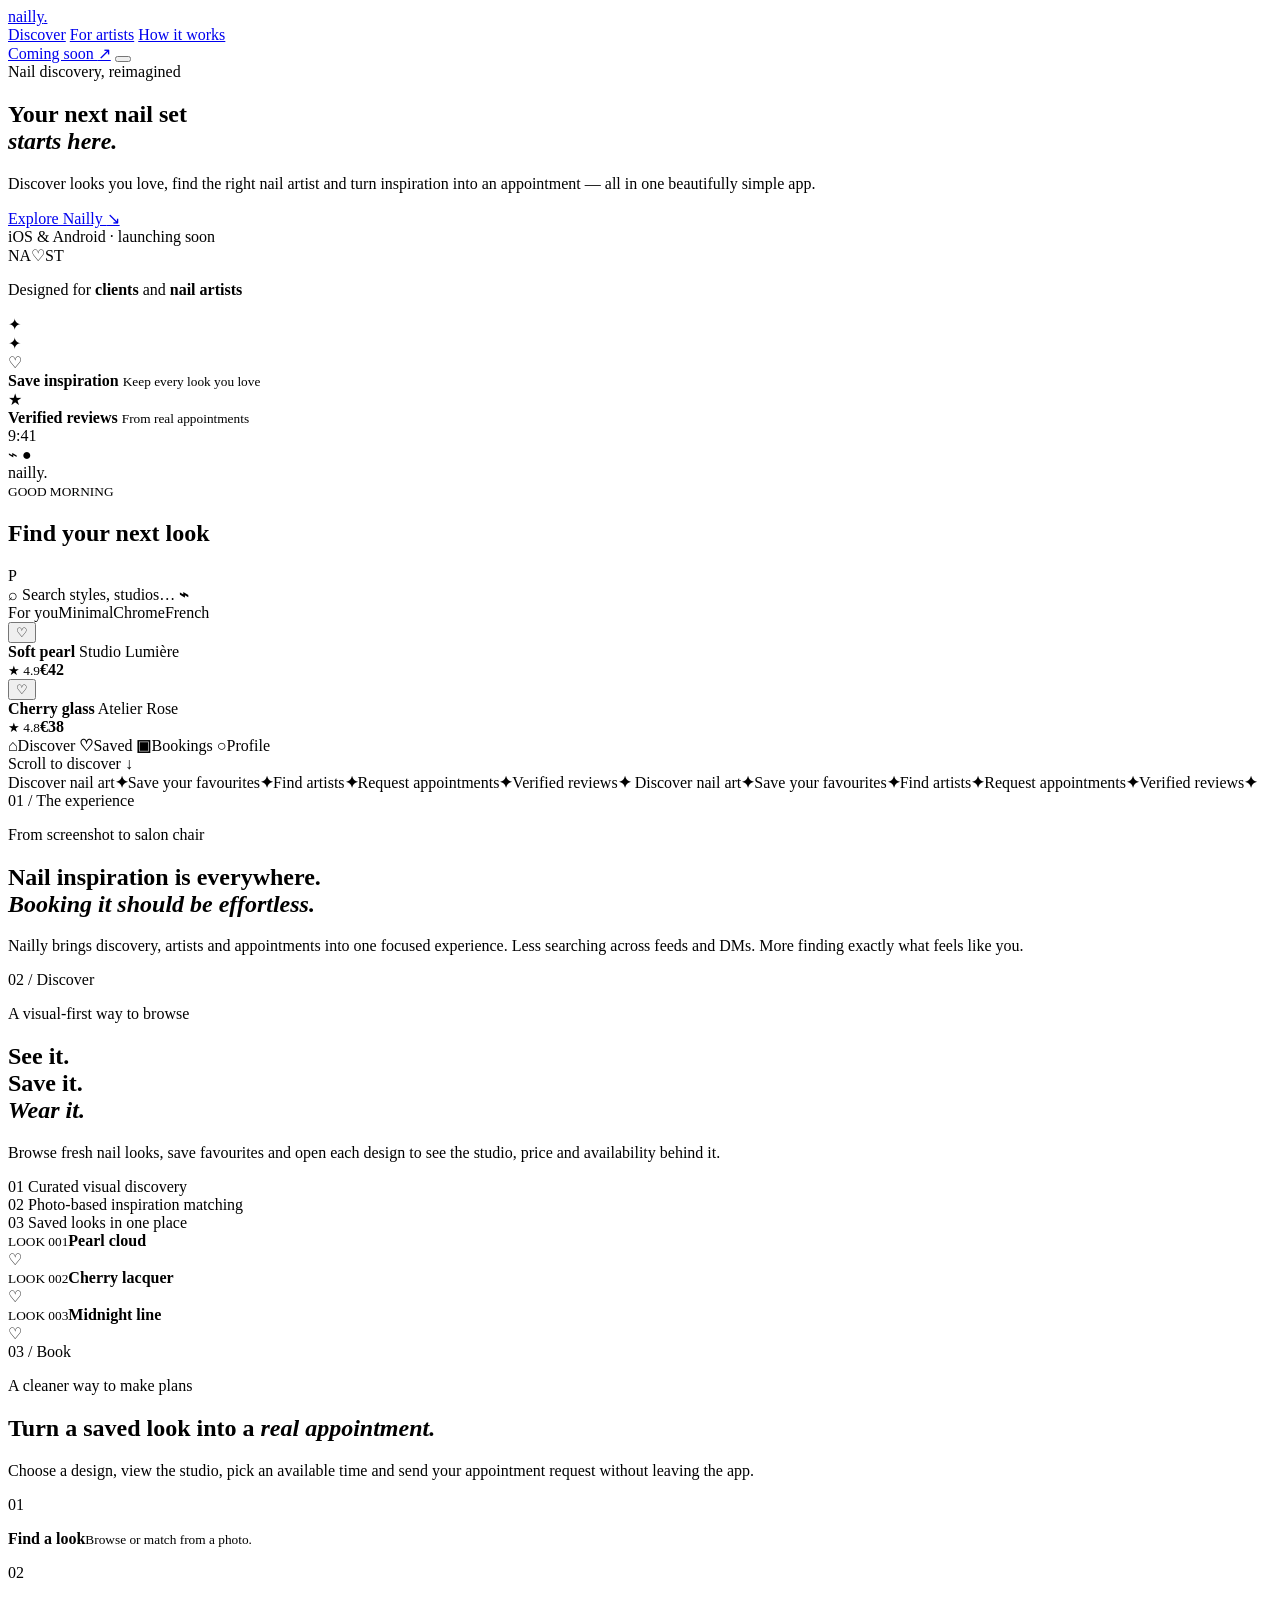
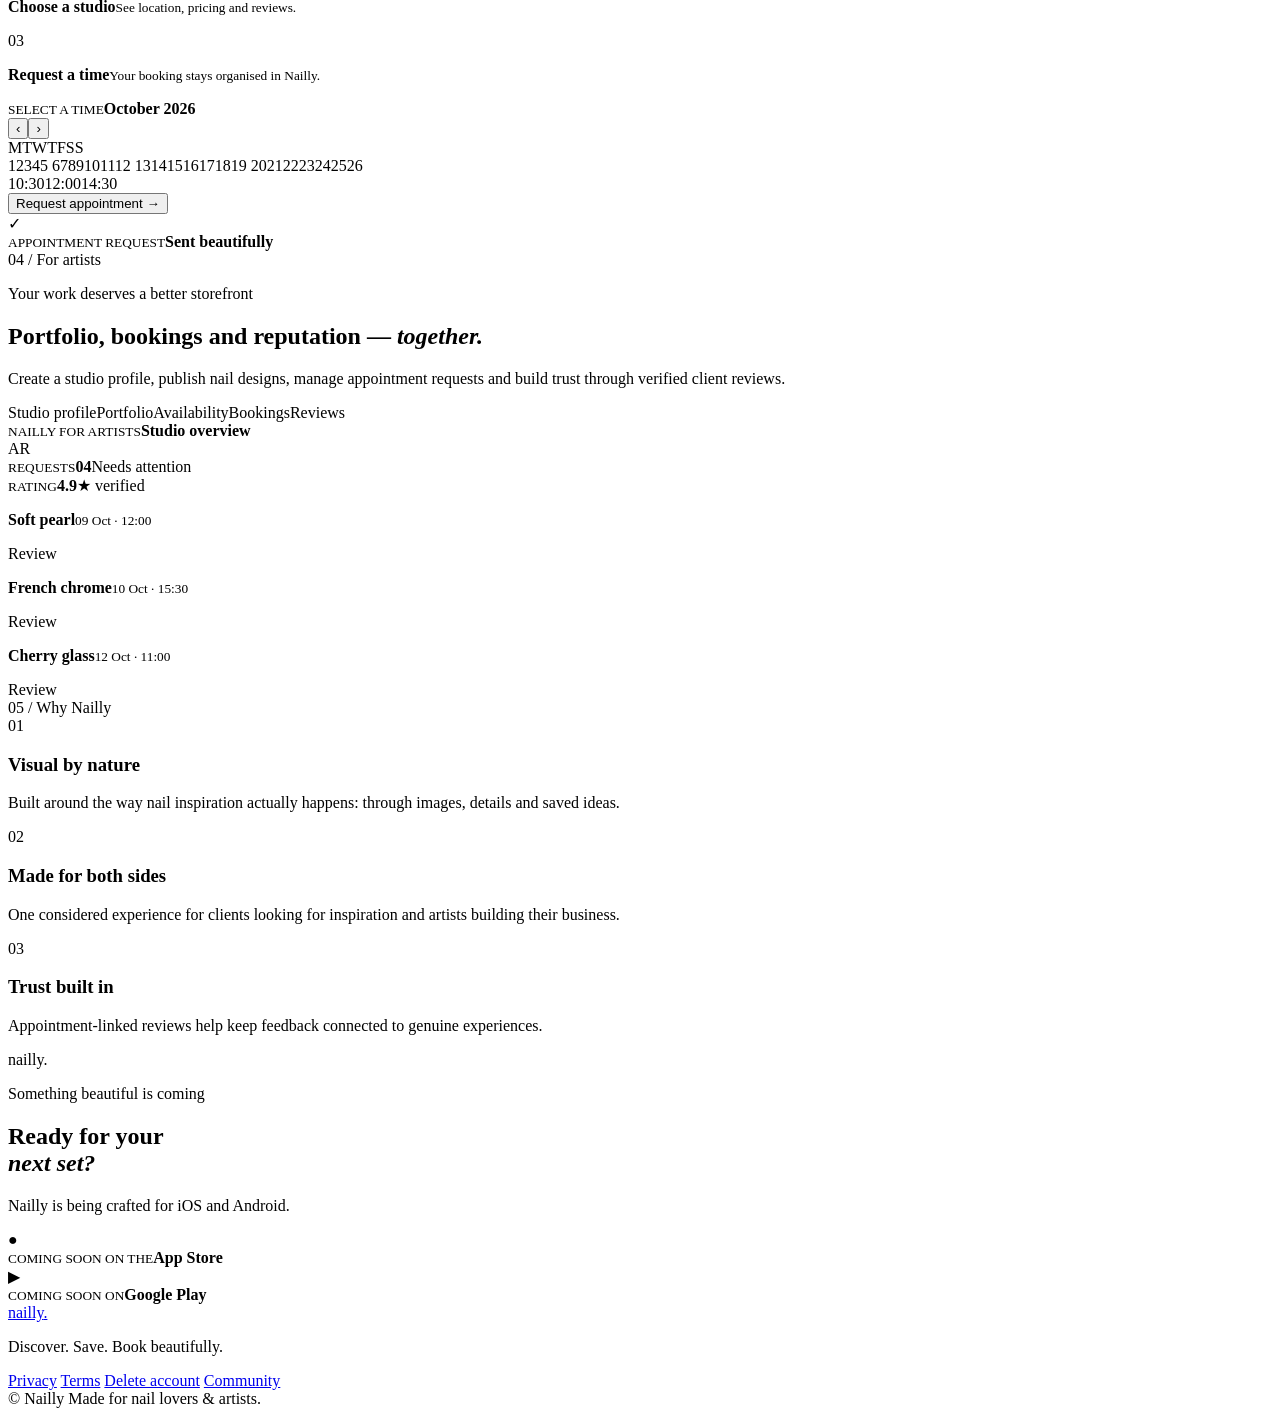
==== index.html @ 3a5b36a5 "Build Nailly luxury landing page" ====
<!doctype html>
<html lang="en">
<head>
  <meta charset="utf-8">
  <meta name="viewport" content="width=device-width,initial-scale=1">
  <title>Nailly — Discover nail art. Find artists. Book beautifully.</title>
  <meta name="description" content="Nailly is a modern nail discovery and booking app for clients and nail artists. Explore designs, save inspiration, discover studios and request appointments.">
  <meta name="theme-color" content="#fffaf7">
  <meta name="color-scheme" content="light">
  <meta property="og:title" content="Nailly — Your next nail set starts here">
  <meta property="og:description" content="Discover nail art, save inspiration, find artists and request appointments in one beautiful app.">
  <meta property="og:type" content="website">
  <meta property="og:url" content="https://naillyapp.com/">
  <link rel="canonical" href="https://naillyapp.com/">
  <link rel="icon" href="data:image/svg+xml,%3Csvg xmlns='http://www.w3.org/2000/svg' viewBox='0 0 64 64'%3E%3Crect width='64' height='64' rx='18' fill='%23fce8e4'/%3E%3Cpath d='M20 44V20h7l10 13V20h7v24h-7L27 31v13z' fill='%23452638'/%3E%3Ccircle cx='48' cy='17' r='4' fill='%23ec817a'/%3E%3C/svg%3E">
  <link rel="stylesheet" href="styles.css">
  <script type="application/ld+json">
  {
    "@context":"https://schema.org",
    "@type":"SoftwareApplication",
    "name":"Nailly",
    "applicationCategory":"LifestyleApplication",
    "operatingSystem":"iOS, Android",
    "description":"A nail discovery and booking app for clients and nail artists.",
    "url":"https://naillyapp.com/"
  }
  </script>
</head>
<body>
  <div class="grain" aria-hidden="true"></div>

  <header class="site-header" id="top">
    <a class="brand" href="#top" aria-label="Nailly home">
      <span class="brand-word">nailly</span><span class="brand-dot">.</span>
    </a>

    <nav class="nav" aria-label="Primary navigation">
      <a href="#discover">Discover</a>
      <a href="#artists">For artists</a>
      <a href="#how">How it works</a>
    </nav>

    <a class="nav-cta" href="#launch">Coming soon <span>↗</span></a>
    <button class="menu-button" type="button" aria-label="Open menu" aria-expanded="false">
      <span></span><span></span>
    </button>
  </header>

  <main>
    <section class="hero">
      <div class="hero-orb hero-orb-one" aria-hidden="true"></div>
      <div class="hero-orb hero-orb-two" aria-hidden="true"></div>

      <div class="hero-copy reveal">
        <div class="eyebrow"><span></span> Nail discovery, reimagined</div>
        <h1>Your next nail set<br><em>starts here.</em></h1>
        <p class="hero-lede">
          Discover looks you love, find the right nail artist and turn inspiration into an appointment — all in one beautifully simple app.
        </p>

        <div class="hero-actions" id="launch">
          <a class="primary-button" href="#experience">
            Explore Nailly
            <span class="button-arrow">↘</span>
          </a>
          <div class="launch-note">
            <span class="pulse-dot"></span>
            iOS & Android · launching soon
          </div>
        </div>

        <div class="micro-proof">
          <div class="proof-avatars" aria-hidden="true">
            <span>NA</span><span>♡</span><span>ST</span>
          </div>
          <p>Designed for <strong>clients</strong> and <strong>nail artists</strong></p>
        </div>
      </div>

      <div class="hero-visual reveal reveal-delay" aria-label="Preview of the Nailly mobile app">
        <div class="spark spark-a">✦</div>
        <div class="spark spark-b">✦</div>

        <div class="floating-card floating-card-a">
          <span class="float-icon">♡</span>
          <div>
            <strong>Save inspiration</strong>
            <small>Keep every look you love</small>
          </div>
        </div>

        <div class="floating-card floating-card-b">
          <span class="float-icon">★</span>
          <div>
            <strong>Verified reviews</strong>
            <small>From real appointments</small>
          </div>
        </div>

        <div class="phone-shell">
          <div class="phone-top">
            <span>9:41</span>
            <div class="dynamic-island"></div>
            <span>⌁  ●</span>
          </div>

          <div class="app-screen">
            <div class="app-brand">nailly<span>.</span></div>
            <div class="app-title-row">
              <div>
                <small>GOOD MORNING</small>
                <h2>Find your next look</h2>
              </div>
              <div class="avatar-mini">P</div>
            </div>

            <div class="search-pill">
              <span>⌕</span>
              <span>Search styles, studios…</span>
              <b>⌁</b>
            </div>

            <div class="style-tabs">
              <span class="active">For you</span><span>Minimal</span><span>Chrome</span><span>French</span>
            </div>

            <div class="look-grid">
              <article class="look-card-ui tall">
                <div class="nail-art nail-art-one">
                  <i></i><i></i><i></i><i></i><i></i>
                </div>
                <button aria-label="Save design">♡</button>
                <div class="look-meta">
                  <strong>Soft pearl</strong>
                  <span>Studio Lumière</span>
                  <div><small>★ 4.9</small><b>€42</b></div>
                </div>
              </article>

              <article class="look-card-ui">
                <div class="nail-art nail-art-two">
                  <i></i><i></i><i></i><i></i><i></i>
                </div>
                <button aria-label="Save design">♡</button>
                <div class="look-meta">
                  <strong>Cherry glass</strong>
                  <span>Atelier Rose</span>
                  <div><small>★ 4.8</small><b>€38</b></div>
                </div>
              </article>
            </div>

            <div class="app-bottom-nav">
              <span class="active"><b>⌂</b>Discover</span>
              <span><b>♡</b>Saved</span>
              <span><b>▣</b>Bookings</span>
              <span><b>○</b>Profile</span>
            </div>
          </div>
        </div>
      </div>

      <div class="hero-scroll">Scroll to discover <span>↓</span></div>
    </section>

    <section class="marquee" aria-label="Nailly features">
      <div class="marquee-track">
        <span>Discover nail art</span><b>✦</b><span>Save your favourites</span><b>✦</b><span>Find artists</span><b>✦</b><span>Request appointments</span><b>✦</b><span>Verified reviews</span><b>✦</b>
        <span>Discover nail art</span><b>✦</b><span>Save your favourites</span><b>✦</b><span>Find artists</span><b>✦</b><span>Request appointments</span><b>✦</b><span>Verified reviews</span><b>✦</b>
      </div>
    </section>

    <section class="statement section-pad" id="experience">
      <div class="section-index reveal">01 / The experience</div>
      <div class="statement-copy reveal">
        <p class="kicker">From screenshot to salon chair</p>
        <h2>Nail inspiration is everywhere.<br><em>Booking it should be effortless.</em></h2>
        <p>
          Nailly brings discovery, artists and appointments into one focused experience. Less searching across feeds and DMs. More finding exactly what feels like you.
        </p>
      </div>
    </section>

    <section class="feature-stage section-pad" id="discover">
      <div class="feature-sticky">
        <div class="section-index light">02 / Discover</div>
        <p class="kicker light">A visual-first way to browse</p>
        <h2>See it.<br>Save it.<br><em>Wear it.</em></h2>
        <p>Browse fresh nail looks, save favourites and open each design to see the studio, price and availability behind it.</p>

        <div class="feature-list">
          <div class="feature-line active"><span>01</span> Curated visual discovery</div>
          <div class="feature-line"><span>02</span> Photo-based inspiration matching</div>
          <div class="feature-line"><span>03</span> Saved looks in one place</div>
        </div>
      </div>

      <div class="feature-gallery">
        <article class="editorial-card card-pearl reveal">
          <div class="editorial-art art-pearl"><span></span><span></span><span></span><span></span><span></span></div>
          <div class="editorial-caption">
            <div><small>LOOK 001</small><strong>Pearl cloud</strong></div>
            <span>♡</span>
          </div>
        </article>

        <article class="editorial-card card-red reveal">
          <div class="editorial-art art-red"><span></span><span></span><span></span><span></span><span></span></div>
          <div class="editorial-caption">
            <div><small>LOOK 002</small><strong>Cherry lacquer</strong></div>
            <span>♡</span>
          </div>
        </article>

        <article class="editorial-card card-ink reveal">
          <div class="editorial-art art-ink"><span></span><span></span><span></span><span></span><span></span></div>
          <div class="editorial-caption">
            <div><small>LOOK 003</small><strong>Midnight line</strong></div>
            <span>♡</span>
          </div>
        </article>
      </div>
    </section>

    <section class="booking-section section-pad" id="how">
      <div class="booking-copy reveal">
        <div class="section-index">03 / Book</div>
        <p class="kicker">A cleaner way to make plans</p>
        <h2>Turn a saved look into a <em>real appointment.</em></h2>
        <p>Choose a design, view the studio, pick an available time and send your appointment request without leaving the app.</p>

        <div class="steps">
          <div><span>01</span><p><strong>Find a look</strong><small>Browse or match from a photo.</small></p></div>
          <div><span>02</span><p><strong>Choose a studio</strong><small>See location, pricing and reviews.</small></p></div>
          <div><span>03</span><p><strong>Request a time</strong><small>Your booking stays organised in Nailly.</small></p></div>
        </div>
      </div>

      <div class="booking-ui reveal reveal-delay">
        <div class="calendar-card">
          <div class="cal-head">
            <div><small>SELECT A TIME</small><strong>October 2026</strong></div>
            <div><button>‹</button><button>›</button></div>
          </div>
          <div class="week"><span>M</span><span>T</span><span>W</span><span>T</span><span>F</span><span>S</span><span>S</span></div>
          <div class="dates">
            <i></i><i></i><span>1</span><span>2</span><span>3</span><span>4</span><span>5</span>
            <span>6</span><span>7</span><span>8</span><span class="selected">9</span><span>10</span><span>11</span><span>12</span>
            <span>13</span><span>14</span><span>15</span><span>16</span><span>17</span><span>18</span><span>19</span>
            <span>20</span><span>21</span><span>22</span><span>23</span><span>24</span><span>25</span><span>26</span>
          </div>
          <div class="times"><span>10:30</span><span class="selected">12:00</span><span>14:30</span></div>
          <button class="request-button">Request appointment <span>→</span></button>
        </div>
        <div class="confirmed-chip"><span>✓</span><div><small>APPOINTMENT REQUEST</small><strong>Sent beautifully</strong></div></div>
      </div>
    </section>

    <section class="artist-section section-pad" id="artists">
      <div class="artist-card reveal">
        <div class="artist-copy">
          <div class="section-index light">04 / For artists</div>
          <p class="kicker light">Your work deserves a better storefront</p>
          <h2>Portfolio, bookings and reputation — <em>together.</em></h2>
          <p>Create a studio profile, publish nail designs, manage appointment requests and build trust through verified client reviews.</p>

          <div class="artist-pills">
            <span>Studio profile</span><span>Portfolio</span><span>Availability</span><span>Bookings</span><span>Reviews</span>
          </div>
        </div>

        <div class="artist-dashboard">
          <div class="dashboard-top"><div><small>NAILLY FOR ARTISTS</small><strong>Studio overview</strong></div><div class="avatar-artist">AR</div></div>
          <div class="metric-row">
            <div><small>REQUESTS</small><strong>04</strong><span>Needs attention</span></div>
            <div><small>RATING</small><strong>4.9</strong><span>★ verified</span></div>
          </div>
          <div class="request-list">
            <div><i class="art-mini one"></i><p><strong>Soft pearl</strong><small>09 Oct · 12:00</small></p><span>Review</span></div>
            <div><i class="art-mini two"></i><p><strong>French chrome</strong><small>10 Oct · 15:30</small></p><span>Review</span></div>
            <div><i class="art-mini three"></i><p><strong>Cherry glass</strong><small>12 Oct · 11:00</small></p><span>Review</span></div>
          </div>
        </div>
      </div>
    </section>

    <section class="values section-pad">
      <div class="section-index reveal">05 / Why Nailly</div>
      <div class="value-grid">
        <article class="reveal">
          <span class="value-number">01</span>
          <h3>Visual by nature</h3>
          <p>Built around the way nail inspiration actually happens: through images, details and saved ideas.</p>
        </article>
        <article class="reveal">
          <span class="value-number">02</span>
          <h3>Made for both sides</h3>
          <p>One considered experience for clients looking for inspiration and artists building their business.</p>
        </article>
        <article class="reveal">
          <span class="value-number">03</span>
          <h3>Trust built in</h3>
          <p>Appointment-linked reviews help keep feedback connected to genuine experiences.</p>
        </article>
      </div>
    </section>

    <section class="final-cta">
      <div class="final-orb" aria-hidden="true"></div>
      <div class="final-content reveal">
        <div class="mini-brand">nailly<span>.</span></div>
        <p class="kicker light">Something beautiful is coming</p>
        <h2>Ready for your<br><em>next set?</em></h2>
        <p>Nailly is being crafted for iOS and Android.</p>
        <div class="store-row">
          <div class="store-badge"><span>●</span><div><small>COMING SOON ON THE</small><strong>App Store</strong></div></div>
          <div class="store-badge"><span>▶</span><div><small>COMING SOON ON</small><strong>Google Play</strong></div></div>
        </div>
      </div>
    </section>
  </main>

  <footer>
    <div class="footer-main">
      <a class="brand footer-brand" href="#top"><span class="brand-word">nailly</span><span class="brand-dot">.</span></a>
      <p>Discover. Save. Book beautifully.</p>
      <div class="footer-links">
        <a href="privacy.html">Privacy</a>
        <a href="terms.html">Terms</a>
        <a href="delete-account.html">Delete account</a>
        <a href="community-guidelines.html">Community</a>
      </div>
    </div>
    <div class="footer-bottom">
      <span>© <span id="year"></span> Nailly</span>
      <span>Made for nail lovers & artists.</span>
    </div>
  </footer>

  <script src="script.js"></script>
</body>
</html>
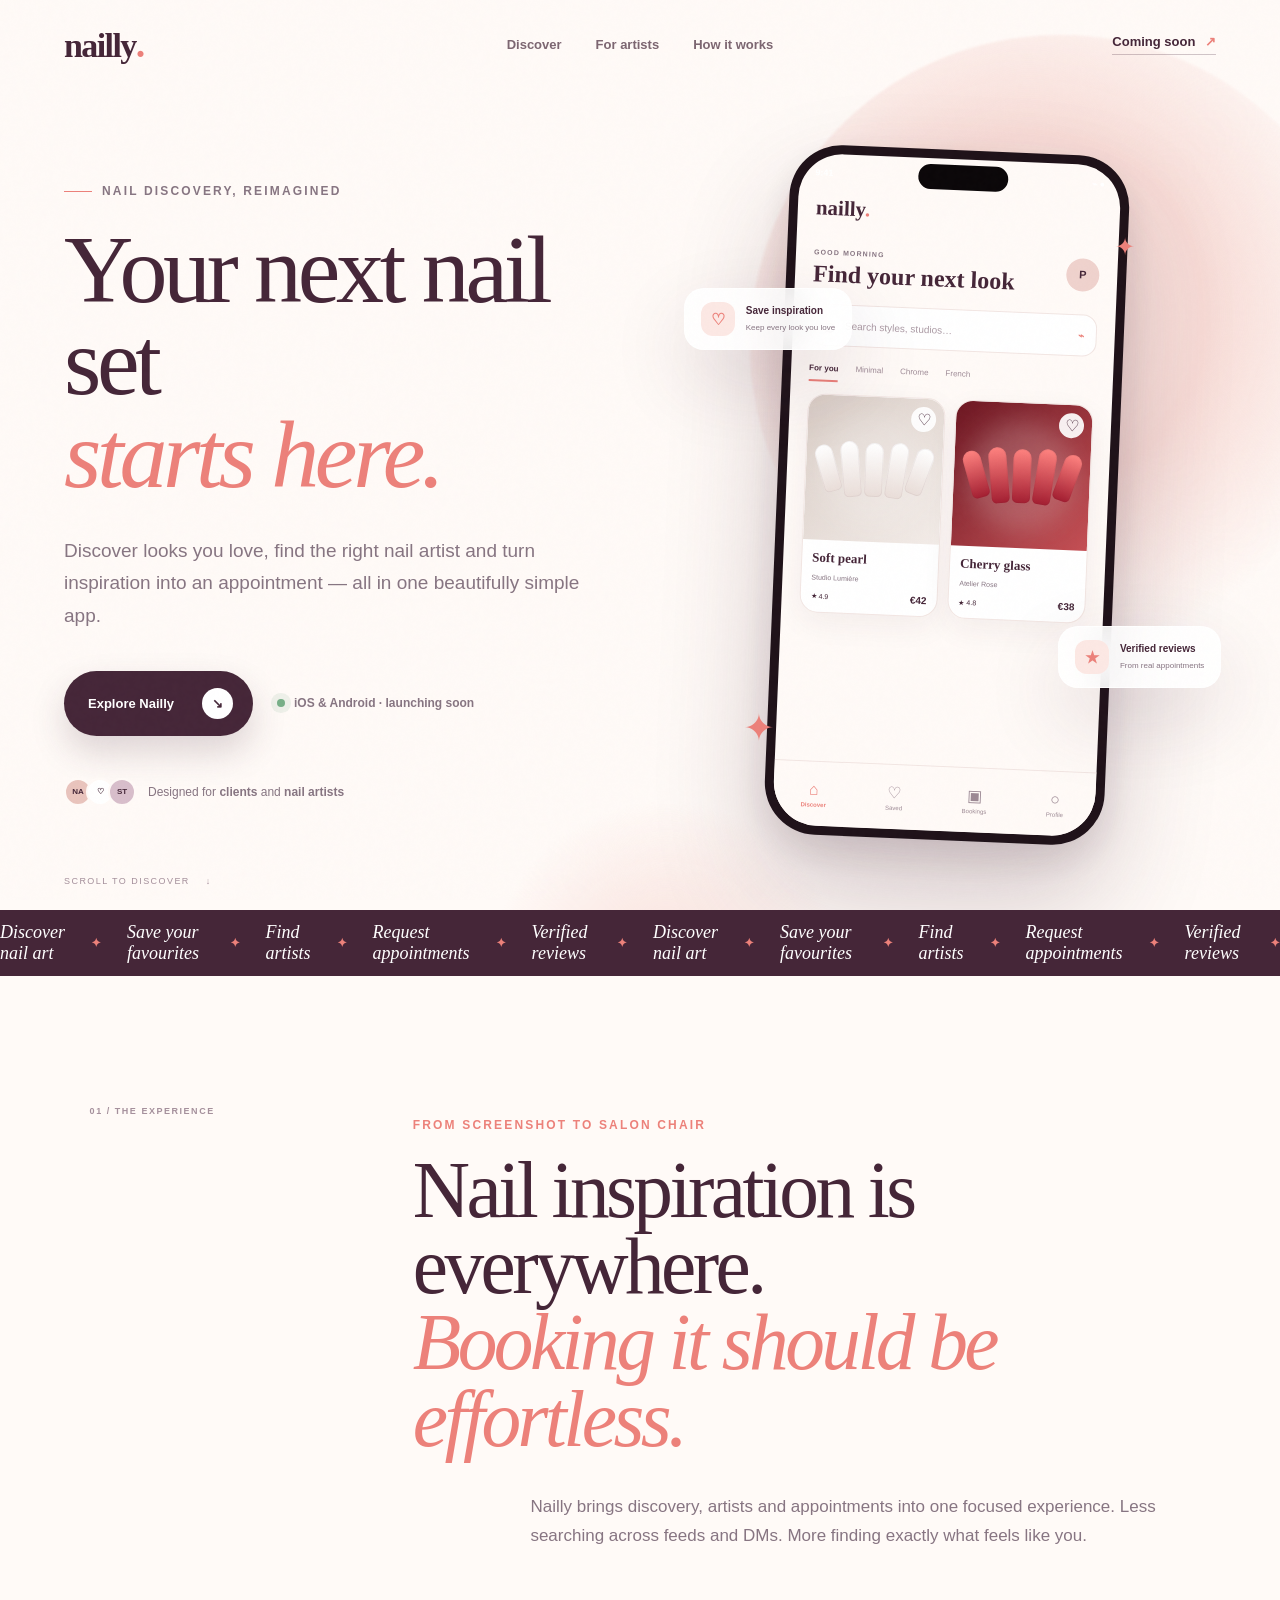
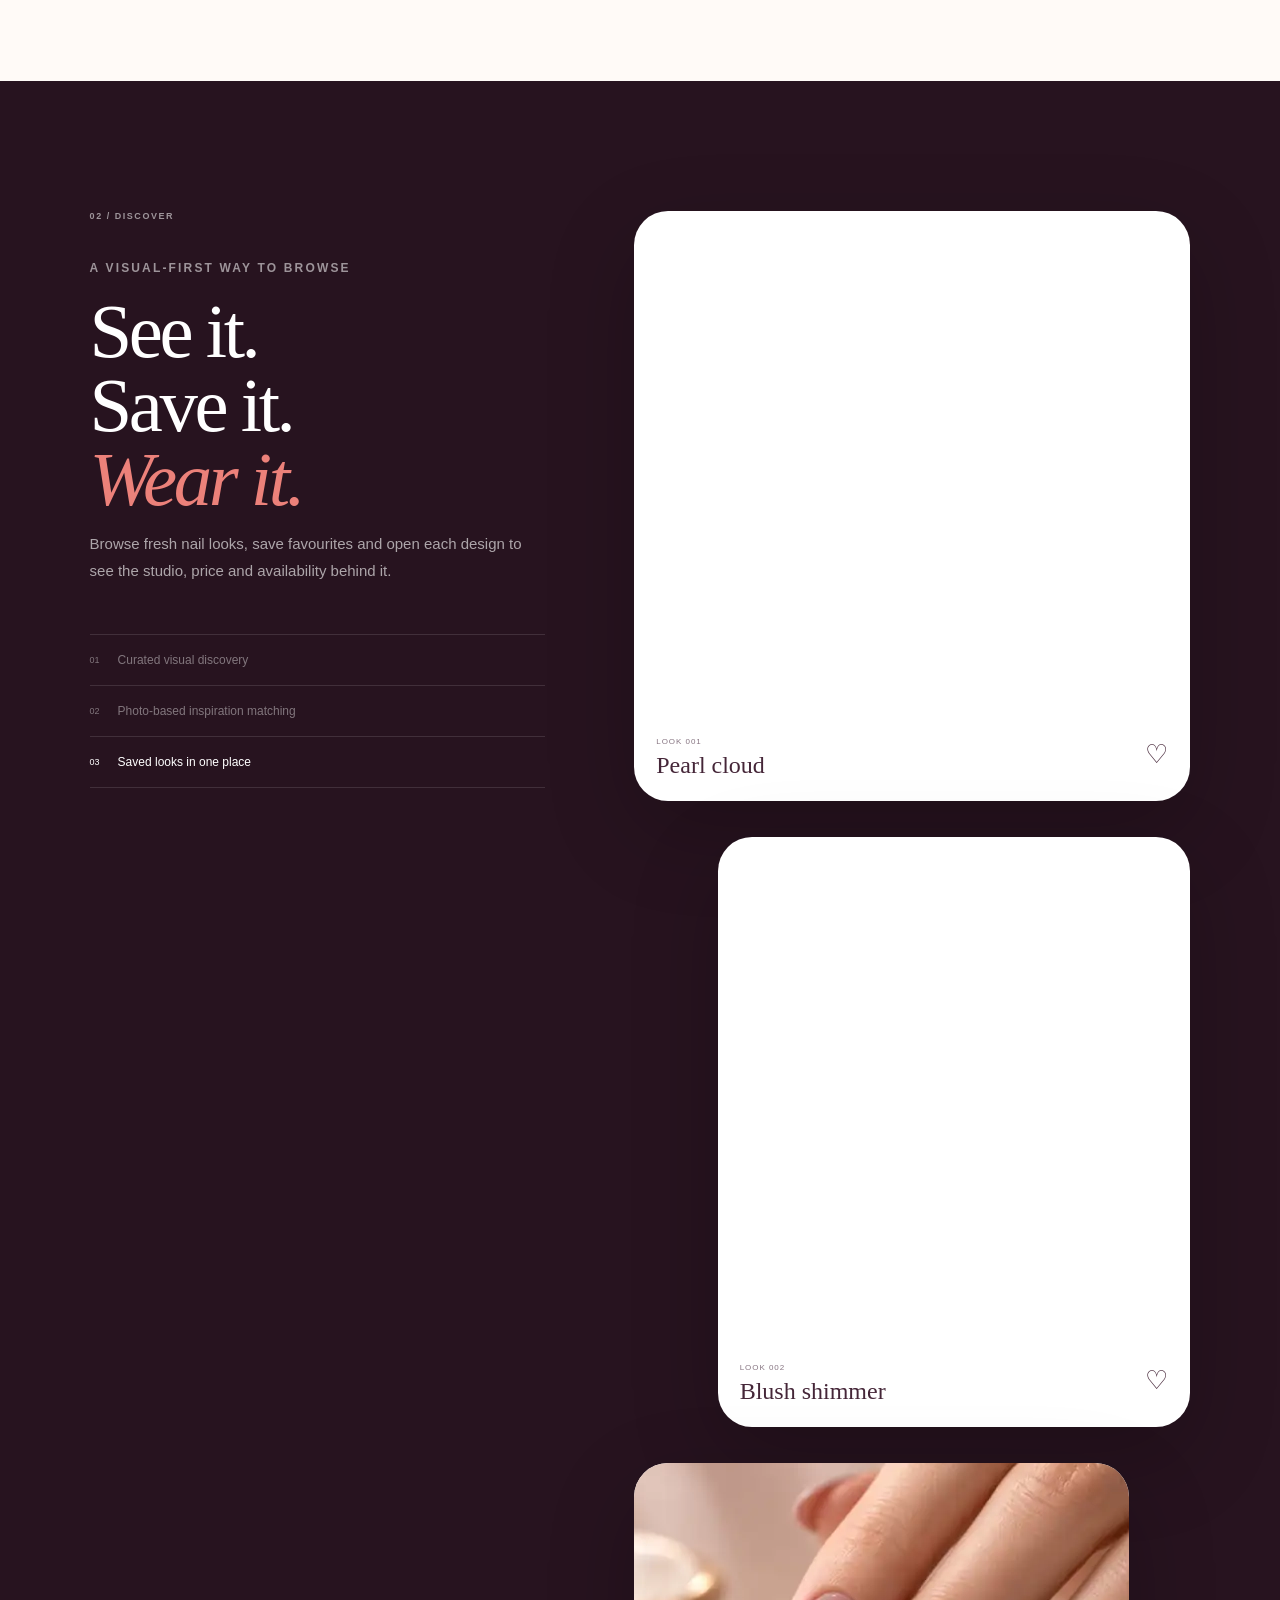
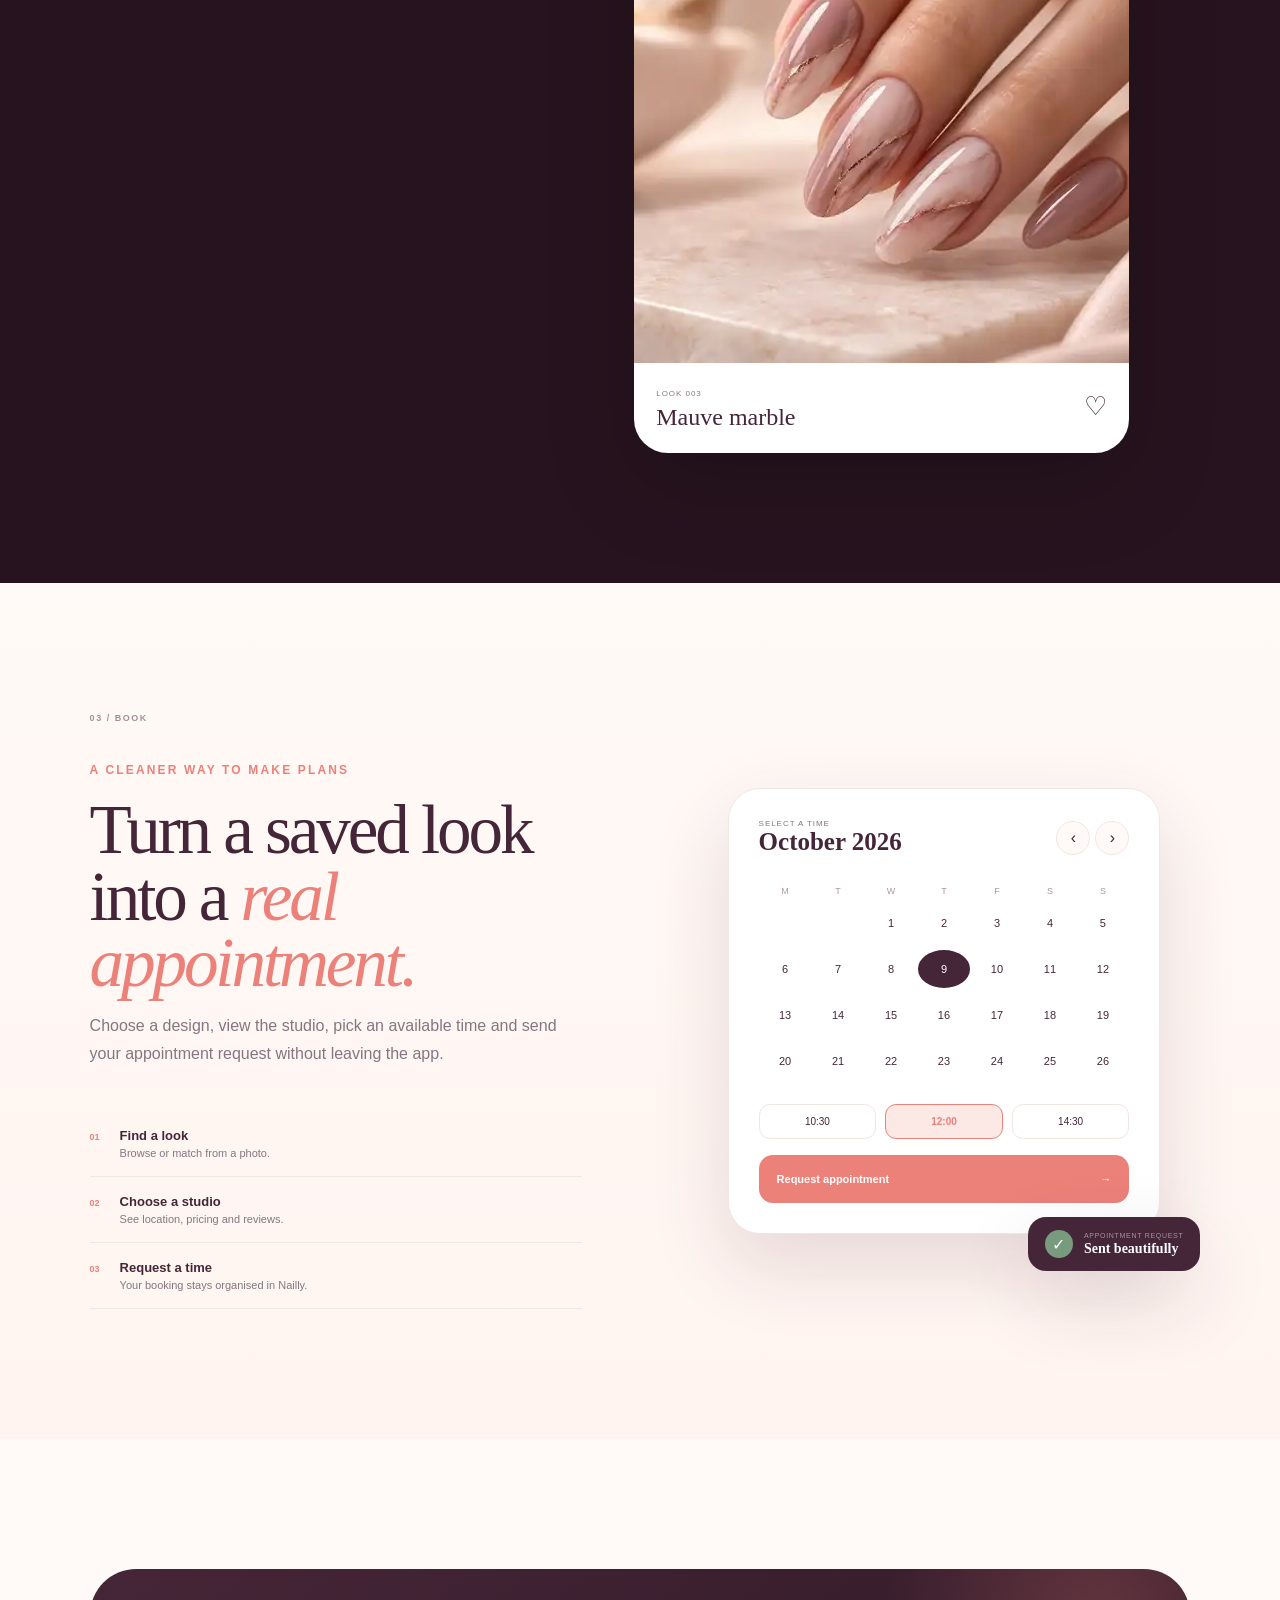
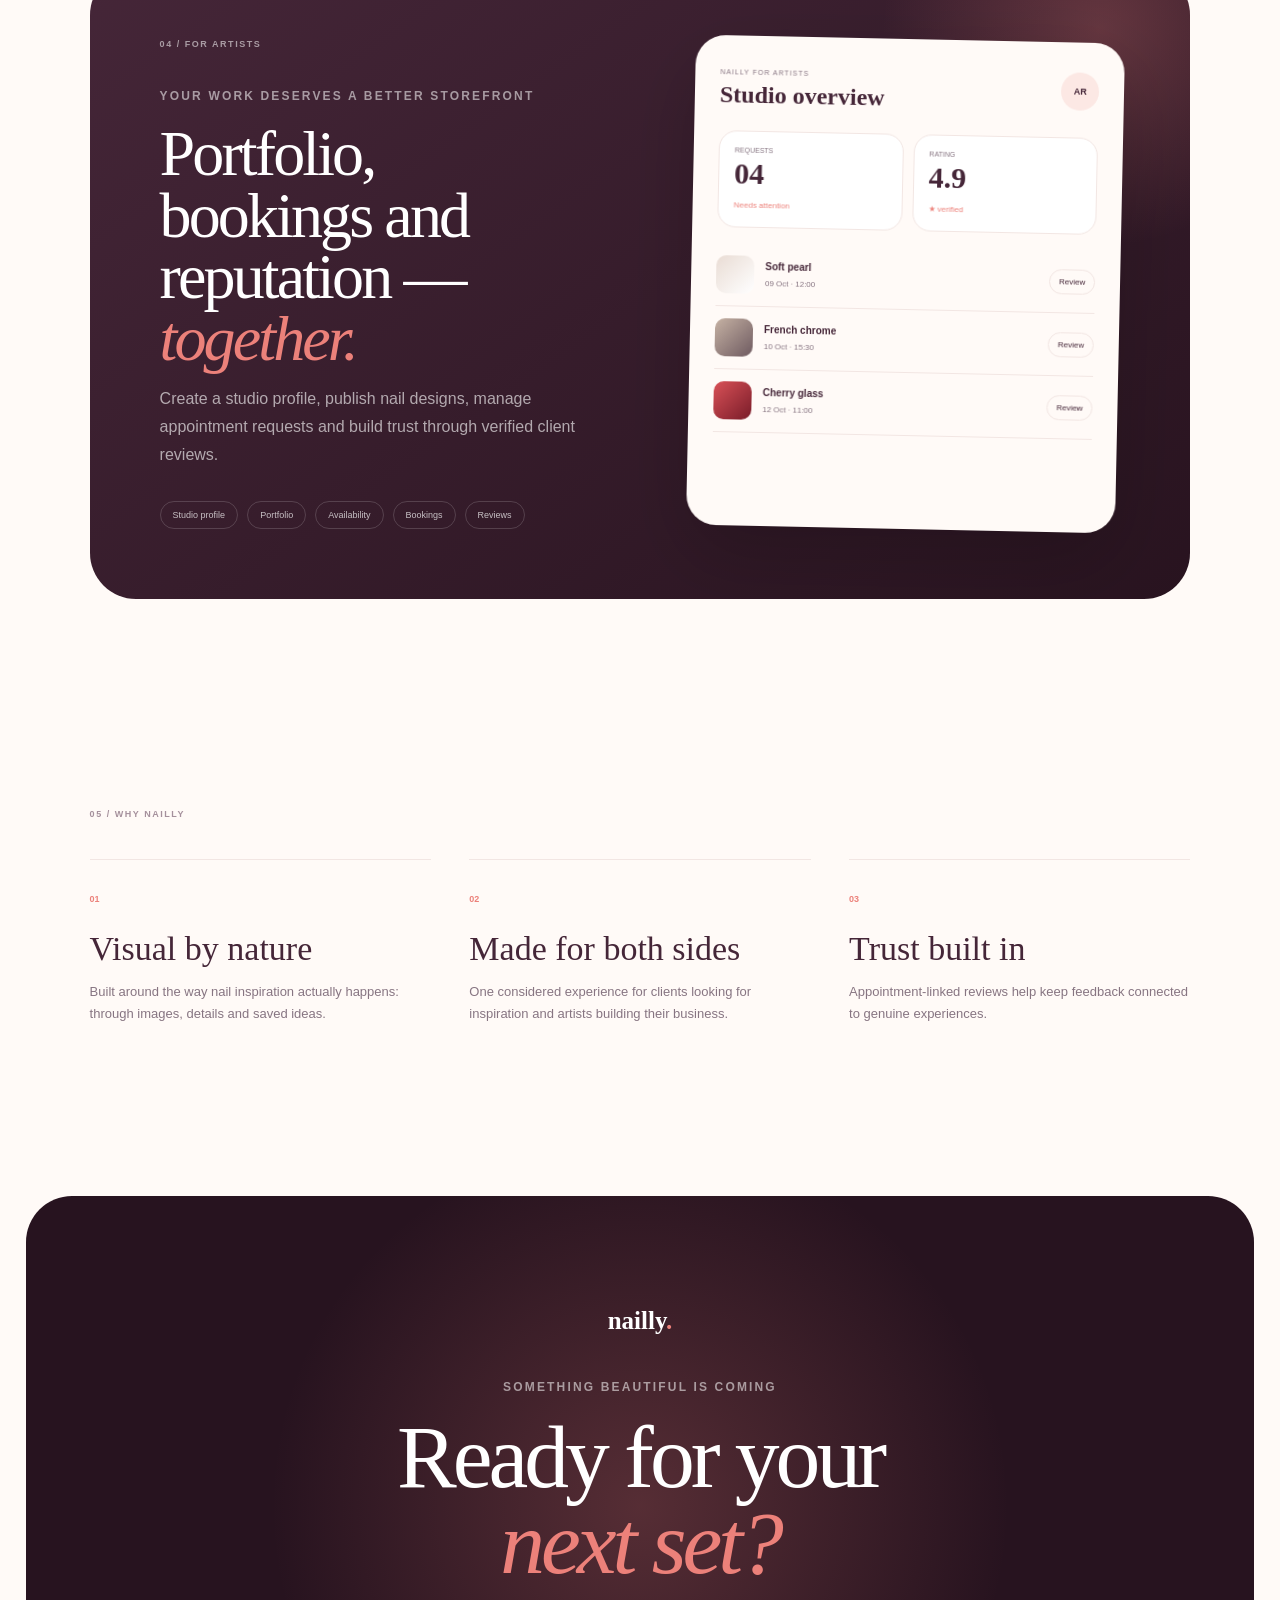
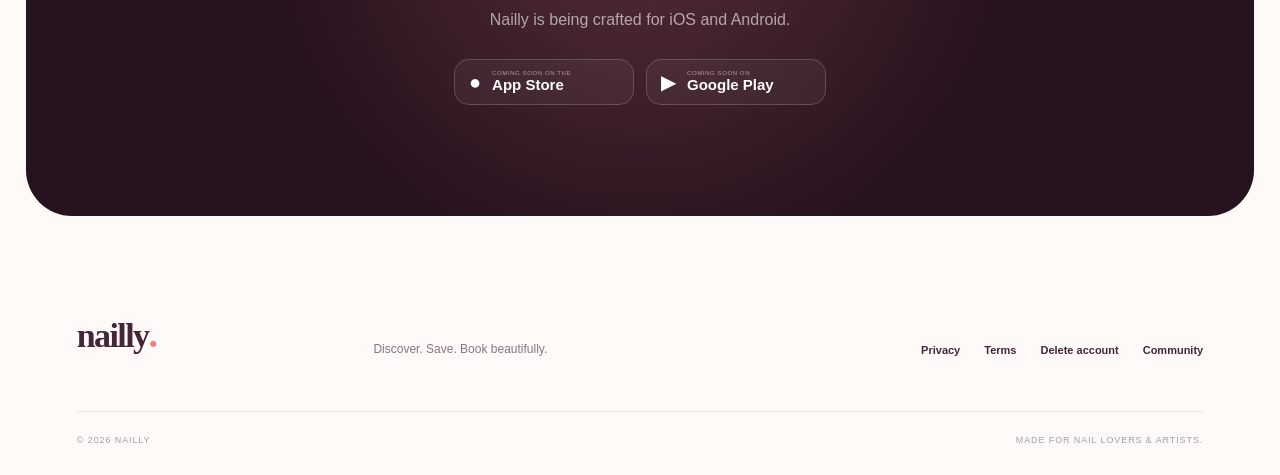
==== commit 37ef6e6f: "Use premium manicure photos in Discover gallery" ====
--- a/index.html
+++ b/index.html
@@ -197,7 +197,9 @@
 
       <div class="feature-gallery">
         <article class="editorial-card card-pearl reveal">
-          <div class="editorial-art art-pearl"><span></span><span></span><span></span><span></span><span></span></div>
+          <div class="editorial-art">
+            <img src="assets/look-pearl.webp" alt="Pearlescent white almond manicure" loading="lazy" decoding="async">
+          </div>
           <div class="editorial-caption">
             <div><small>LOOK 001</small><strong>Pearl cloud</strong></div>
             <span>♡</span>
@@ -205,17 +207,21 @@
         </article>
 
         <article class="editorial-card card-red reveal">
-          <div class="editorial-art art-red"><span></span><span></span><span></span><span></span><span></span></div>
+          <div class="editorial-art">
+            <img src="assets/look-blush.webp" alt="Blush nude shimmer manicure" loading="lazy" decoding="async">
+          </div>
           <div class="editorial-caption">
-            <div><small>LOOK 002</small><strong>Cherry lacquer</strong></div>
+            <div><small>LOOK 002</small><strong>Blush shimmer</strong></div>
             <span>♡</span>
           </div>
         </article>
 
         <article class="editorial-card card-ink reveal">
-          <div class="editorial-art art-ink"><span></span><span></span><span></span><span></span><span></span></div>
+          <div class="editorial-art">
+            <img src="assets/look-mauve.webp" alt="Mauve marble manicure with gold detail" loading="lazy" decoding="async">
+          </div>
           <div class="editorial-caption">
-            <div><small>LOOK 003</small><strong>Midnight line</strong></div>
+            <div><small>LOOK 003</small><strong>Mauve marble</strong></div>
             <span>♡</span>
           </div>
         </article>
--- a/styles.css
+++ b/styles.css
@@ -0,0 +1,271 @@
+:root{
+  --ink:#452638;
+  --ink-deep:#27131f;
+  --muted:#877582;
+  --coral:#ec817a;
+  --coral-deep:#dc6d66;
+  --blush:#fce8e4;
+  --canvas:#fffaf7;
+  --edge:#f2e6e3;
+  --cream:#fff4ef;
+  --white:#fff;
+  --shadow:0 30px 80px rgba(69,38,56,.14);
+  --serif:Georgia,"Times New Roman",serif;
+  --sans:Inter,ui-sans-serif,-apple-system,BlinkMacSystemFont,"Segoe UI",sans-serif;
+}
+
+*{box-sizing:border-box}
+html{scroll-behavior:smooth}
+body{
+  margin:0;
+  background:var(--canvas);
+  color:var(--ink);
+  font-family:var(--sans);
+  overflow-x:hidden;
+}
+body.menu-open{overflow:hidden}
+a{color:inherit;text-decoration:none}
+button{font:inherit}
+::selection{background:var(--coral);color:#fff}
+
+.grain{
+  position:fixed;inset:0;pointer-events:none;opacity:.035;z-index:99;
+  background-image:url("data:image/svg+xml,%3Csvg viewBox='0 0 180 180' xmlns='http://www.w3.org/2000/svg'%3E%3Cfilter id='n'%3E%3CfeTurbulence type='fractalNoise' baseFrequency='.8' numOctaves='4' stitchTiles='stitch'/%3E%3C/filter%3E%3Crect width='100%25' height='100%25' filter='url(%23n)' opacity='.5'/%3E%3C/svg%3E")
+}
+
+.site-header{
+  height:88px;padding:0 5vw;display:grid;grid-template-columns:1fr auto 1fr;align-items:center;
+  position:absolute;top:0;left:0;right:0;z-index:50;
+}
+.brand{display:inline-flex;align-items:baseline;width:max-content}
+.brand-word{font-family:var(--serif);font-size:34px;font-weight:700;letter-spacing:-1.6px}
+.brand-dot{font-family:var(--serif);font-size:38px;color:var(--coral);font-weight:700}
+.nav{display:flex;gap:34px;font-size:13px;font-weight:700;color:rgba(69,38,56,.7)}
+.nav a{position:relative}
+.nav a:after{content:"";position:absolute;left:0;right:100%;bottom:-7px;height:1px;background:var(--ink);transition:.35s}
+.nav a:hover:after{right:0}
+.nav-cta{justify-self:end;font-size:13px;font-weight:800;border-bottom:1px solid rgba(69,38,56,.25);padding-bottom:5px}
+.nav-cta span{margin-left:6px;color:var(--coral)}
+.menu-button{display:none;background:none;border:0;width:36px;height:36px;padding:8px}
+.menu-button span{display:block;height:1px;background:var(--ink);margin:7px 0}
+
+.hero{
+  min-height:100vh;position:relative;padding:150px 5vw 70px;display:grid;grid-template-columns:1fr 1fr;align-items:center;gap:6vw;overflow:hidden;
+}
+.hero-copy{max-width:670px;position:relative;z-index:2}
+.eyebrow,.kicker{font-size:12px;text-transform:uppercase;letter-spacing:.18em;font-weight:800}
+.eyebrow{display:flex;align-items:center;gap:10px;margin-bottom:26px;color:var(--muted)}
+.eyebrow span{width:28px;height:1px;background:var(--coral)}
+.hero h1,.statement h2,.feature-sticky h2,.booking-copy h2,.artist-copy h2,.final-content h2{
+  margin:0;font-family:var(--serif);font-weight:400;line-height:.96;letter-spacing:-.045em;
+}
+.hero h1{font-size:clamp(66px,7.5vw,126px)}
+.hero h1 em,.statement h2 em,.feature-sticky h2 em,.booking-copy h2 em,.artist-copy h2 em,.final-content h2 em{font-style:italic;color:var(--coral)}
+.hero-lede{max-width:600px;font-size:19px;line-height:1.72;color:var(--muted);margin:34px 0 0}
+.hero-actions{display:flex;align-items:center;gap:24px;margin-top:38px;flex-wrap:wrap}
+.primary-button{
+  display:inline-flex;align-items:center;gap:28px;background:var(--ink);color:#fff;padding:17px 20px 17px 24px;border-radius:999px;font-size:13px;font-weight:800;
+  box-shadow:0 16px 35px rgba(69,38,56,.18);transition:.3s ease;
+}
+.primary-button:hover{transform:translateY(-3px);box-shadow:0 22px 42px rgba(69,38,56,.24)}
+.button-arrow{display:grid;place-items:center;width:31px;height:31px;background:#fff;color:var(--ink);border-radius:50%}
+.launch-note{font-size:12px;font-weight:700;color:var(--muted);display:flex;align-items:center;gap:9px}
+.pulse-dot{width:8px;height:8px;border-radius:50%;background:#77af87;box-shadow:0 0 0 6px rgba(119,175,135,.12)}
+.micro-proof{display:flex;align-items:center;gap:12px;margin-top:42px;color:var(--muted);font-size:12px}
+.micro-proof p{margin:0}
+.proof-avatars{display:flex}
+.proof-avatars span{width:28px;height:28px;border-radius:50%;display:grid;place-items:center;background:var(--blush);border:2px solid var(--canvas);font-size:8px;font-weight:900;margin-left:-6px;color:var(--ink)}
+.proof-avatars span:first-child{margin-left:0;background:#e9c4bd}
+.proof-avatars span:nth-child(2){background:#fff;border-color:var(--canvas)}
+.proof-avatars span:nth-child(3){background:#d8becb}
+
+.hero-orb{position:absolute;border-radius:50%;filter:blur(1px);pointer-events:none}
+.hero-orb-one{width:620px;height:620px;right:-90px;top:35px;background:radial-gradient(circle at 45% 45%,#fde9e4 0,#f8dcd7 37%,rgba(252,232,228,0) 72%)}
+.hero-orb-two{width:360px;height:360px;left:38%;bottom:-250px;background:radial-gradient(circle,#f8ded9 0,rgba(252,232,228,0) 70%)}
+
+.hero-visual{position:relative;display:flex;justify-content:center;align-items:center;min-height:680px;z-index:2}
+.phone-shell{
+  width:340px;height:690px;background:#1f1219;border-radius:52px;padding:9px;box-shadow:0 55px 110px rgba(69,38,56,.24),0 15px 35px rgba(69,38,56,.12);
+  transform:rotate(2.4deg);position:relative;z-index:4;
+}
+.phone-top{
+  position:absolute;z-index:5;left:25px;right:25px;top:15px;color:#fff;display:flex;justify-content:space-between;align-items:center;font-size:9px;font-weight:700;
+}
+.dynamic-island{width:90px;height:25px;border-radius:999px;background:#0b0709}
+.app-screen{height:100%;border-radius:44px;background:var(--canvas);overflow:hidden;padding:42px 18px 0;position:relative}
+.app-brand{font-family:var(--serif);font-size:21px;font-weight:700;margin-bottom:20px}
+.app-brand span,.mini-brand span{color:var(--coral)}
+.app-title-row{display:flex;align-items:center;justify-content:space-between}
+.app-title-row small{font-size:7px;letter-spacing:.16em;color:var(--muted);font-weight:900}
+.app-title-row h2{font-family:var(--serif);font-size:24px;line-height:1.05;margin:3px 0 0}
+.avatar-mini{width:33px;height:33px;border-radius:50%;background:#efd2cd;display:grid;place-items:center;font-weight:800;font-size:11px}
+.search-pill{margin-top:17px;height:42px;border:1px solid var(--edge);background:#fff;border-radius:14px;display:grid;grid-template-columns:auto 1fr auto;align-items:center;gap:9px;padding:0 12px;color:#ac9ba5;font-size:10px}
+.search-pill>span:first-child{font-size:20px;color:var(--ink)}.search-pill b{color:var(--coral)}
+.style-tabs{display:flex;gap:17px;margin:18px 0 12px;font-size:8px;color:#9f8c97;white-space:nowrap}
+.style-tabs span{padding-bottom:7px}.style-tabs .active{color:var(--ink);font-weight:900;border-bottom:2px solid var(--coral)}
+.look-grid{display:grid;grid-template-columns:1fr 1fr;gap:10px}
+.look-card-ui{background:#fff;border:1px solid var(--edge);border-radius:18px;overflow:hidden;position:relative;box-shadow:0 10px 30px rgba(69,38,56,.06)}
+.look-card-ui button{position:absolute;right:8px;top:8px;width:25px;height:25px;border:0;border-radius:50%;background:rgba(255,255,255,.92);color:var(--ink)}
+.nail-art{height:145px;position:relative;display:flex;align-items:center;justify-content:center;gap:5px;overflow:hidden}
+.nail-art-one{background:linear-gradient(135deg,#d9cdc6,#f3ece8)}
+.nail-art-two{background:linear-gradient(135deg,#6c1722,#c54f54)}
+.nail-art:after{content:"";position:absolute;width:110px;height:110px;border-radius:50%;background:rgba(255,255,255,.18);filter:blur(12px)}
+.nail-art i{display:block;width:18px;height:54px;border-radius:12px 12px 7px 7px;background:linear-gradient(#fff,#e9ddd8);box-shadow:inset 0 0 0 1px rgba(69,38,56,.06);transform:rotate(var(--r,0deg));z-index:2}
+.nail-art i:nth-child(1){--r:-18deg;height:48px}.nail-art i:nth-child(2){--r:-7deg;height:56px}.nail-art i:nth-child(4){--r:7deg;height:56px}.nail-art i:nth-child(5){--r:18deg;height:48px}
+.nail-art-two i{background:linear-gradient(#ff827f,#a31e31)}
+.look-meta{padding:10px}.look-meta strong{display:block;font-family:var(--serif);font-size:13px}.look-meta>span{font-size:7px;color:var(--muted)}
+.look-meta div{display:flex;justify-content:space-between;align-items:center;margin-top:7px}.look-meta small{font-size:7px}.look-meta b{font-size:10px}
+.app-bottom-nav{position:absolute;left:0;right:0;bottom:0;height:65px;background:rgba(255,250,247,.96);border-top:1px solid var(--edge);display:grid;grid-template-columns:repeat(4,1fr);align-items:center}
+.app-bottom-nav span{font-size:6px;text-align:center;color:#9c8994}.app-bottom-nav b{display:block;font-size:16px;margin-bottom:3px;font-weight:500}
+.app-bottom-nav .active{color:var(--coral);font-weight:800}
+
+.floating-card{position:absolute;background:rgba(255,255,255,.88);backdrop-filter:blur(16px);border:1px solid rgba(255,255,255,.8);box-shadow:var(--shadow);border-radius:20px;padding:13px 16px;display:flex;align-items:center;gap:11px;z-index:7}
+.floating-card-a{left:1%;top:20%}.floating-card-b{right:-1%;bottom:22%}
+.float-icon{width:34px;height:34px;border-radius:12px;background:var(--blush);display:grid;place-items:center;color:var(--coral);font-weight:800}
+.floating-card strong{font-size:10px;display:block}.floating-card small{font-size:8px;color:var(--muted)}
+.spark{position:absolute;font-family:var(--serif);color:var(--coral);z-index:5}.spark-a{font-size:38px;left:12%;bottom:13%}.spark-b{font-size:24px;right:15%;top:12%}
+.hero-scroll{position:absolute;left:5vw;bottom:24px;font-size:9px;letter-spacing:.16em;text-transform:uppercase;color:#a48f9b}.hero-scroll span{margin-left:12px}
+
+.marquee{height:66px;background:var(--ink);color:#fff;display:flex;align-items:center;overflow:hidden}
+.marquee-track{display:flex;width:max-content;align-items:center;gap:26px;animation:marquee 28s linear infinite;font-family:var(--serif);font-style:italic;font-size:18px}
+.marquee-track b{font-family:var(--sans);color:var(--coral);font-style:normal;font-size:12px}
+@keyframes marquee{to{transform:translateX(-50%)}}
+
+.section-pad{padding:130px 7vw}
+.section-index{font-size:9px;letter-spacing:.17em;text-transform:uppercase;color:#a5909c;font-weight:800;margin-bottom:40px}
+.section-index.light,.kicker.light{color:rgba(255,255,255,.55)}
+.statement{display:grid;grid-template-columns:1fr 3fr;gap:5vw;align-items:start}
+.statement-copy{max-width:1000px}
+.kicker{color:var(--coral);margin-bottom:20px}
+.statement h2{font-size:clamp(48px,6.2vw,96px)}
+.statement-copy>p:last-child{max-width:660px;margin:35px 0 0 auto;font-size:17px;line-height:1.75;color:var(--muted)}
+
+.feature-stage{background:var(--ink-deep);color:#fff;display:grid;grid-template-columns:.9fr 1.1fr;gap:7vw;align-items:start}
+.feature-sticky{position:sticky;top:90px}
+.feature-sticky h2{font-size:clamp(58px,6vw,94px)}
+.feature-sticky>p:not(.kicker){max-width:470px;line-height:1.75;color:rgba(255,255,255,.62);font-size:15px}
+.feature-list{margin-top:50px;border-top:1px solid rgba(255,255,255,.12)}
+.feature-line{display:flex;gap:18px;padding:18px 0;border-bottom:1px solid rgba(255,255,255,.12);font-size:12px;color:rgba(255,255,255,.42)}
+.feature-line span{font-size:9px;margin-top:2px}.feature-line.active{color:#fff}
+.feature-gallery{display:grid;gap:36px}
+.editorial-card{border-radius:34px;overflow:hidden;background:#fff;color:var(--ink);box-shadow:0 30px 90px rgba(0,0,0,.2)}
+.card-red{margin-left:15%;}.card-ink{margin-right:11%}
+.editorial-art{height:500px;display:flex;justify-content:center;align-items:center;gap:13px;position:relative;overflow:hidden}
+.editorial-art:before,.editorial-art:after{content:"";position:absolute;border-radius:50%;filter:blur(40px)}
+.art-pearl{background:linear-gradient(145deg,#dccbc5,#f5efeb)}
+.art-pearl:before{width:250px;height:250px;background:rgba(255,255,255,.55);left:0;top:20px}
+.art-red{background:linear-gradient(145deg,#8e2330,#e98683)}
+.art-red:after{width:220px;height:220px;background:rgba(255,194,186,.35);right:0;bottom:0}
+.art-ink{background:linear-gradient(145deg,#1e1820,#735463)}
+.art-ink:before{width:260px;height:260px;background:rgba(255,187,193,.15);left:20%;top:5%}
+.editorial-art span{width:42px;height:145px;border-radius:25px 25px 14px 14px;z-index:2;box-shadow:0 15px 30px rgba(0,0,0,.12),inset 0 0 0 1px rgba(255,255,255,.25);transform:translateY(var(--y,0)) rotate(var(--r,0))}
+.editorial-art span:nth-child(1){--r:-18deg;--y:25px;height:128px}.editorial-art span:nth-child(2){--r:-7deg;--y:2px}.editorial-art span:nth-child(3){height:155px}.editorial-art span:nth-child(4){--r:7deg;--y:2px}.editorial-art span:nth-child(5){--r:18deg;--y:25px;height:128px}
+.art-pearl span{background:linear-gradient(180deg,#fffaf8,#dfd4d0)}
+.art-red span{background:linear-gradient(180deg,#fe7774,#a71931)}
+.art-ink span{background:linear-gradient(180deg,#39212d,#120b10);box-shadow:0 15px 30px rgba(0,0,0,.25),inset 0 0 0 1px rgba(255,255,255,.1)}
+.editorial-caption{padding:19px 22px 22px;display:flex;justify-content:space-between;align-items:center}
+.editorial-caption small{font-size:8px;color:var(--muted);letter-spacing:.12em}.editorial-caption strong{display:block;font-family:var(--serif);font-size:24px;font-weight:500;margin-top:4px}
+.editorial-caption>span{font-size:26px}
+
+.booking-section{display:grid;grid-template-columns:1fr 1fr;gap:9vw;align-items:center;background:linear-gradient(180deg,var(--canvas),#fff4f0)}
+.booking-copy h2{font-size:clamp(52px,5.4vw,86px)}
+.booking-copy>p:not(.kicker){max-width:530px;color:var(--muted);line-height:1.75}
+.steps{margin-top:43px}
+.steps>div{display:flex;gap:20px;padding:17px 0;border-bottom:1px solid var(--edge)}
+.steps>div>span{font-size:9px;color:var(--coral);font-weight:900;padding-top:4px}.steps p{margin:0}.steps strong{display:block;font-size:13px}.steps small{display:block;color:var(--muted);font-size:11px;margin-top:4px}
+.booking-ui{position:relative;padding:30px}
+.calendar-card{background:#fff;border:1px solid var(--edge);border-radius:32px;padding:30px;box-shadow:var(--shadow)}
+.cal-head{display:flex;justify-content:space-between;align-items:center}.cal-head small{font-size:8px;letter-spacing:.12em;color:var(--muted);display:block}.cal-head strong{font-family:var(--serif);font-size:25px}
+.cal-head button{width:34px;height:34px;border:1px solid var(--edge);background:var(--canvas);border-radius:50%;margin-left:5px;color:var(--ink)}
+.week,.dates{display:grid;grid-template-columns:repeat(7,1fr);text-align:center}
+.week{margin-top:30px;color:#aa97a2;font-size:9px}.dates{gap:8px 0;margin-top:8px}
+.dates span,.dates i{height:38px;display:grid;place-items:center;font-size:11px;font-style:normal}.dates .selected{background:var(--ink);color:#fff;border-radius:50%}
+.times{display:flex;gap:9px;margin:24px 0 16px}.times span{flex:1;text-align:center;padding:11px;border:1px solid var(--edge);border-radius:11px;font-size:10px}.times .selected{border-color:var(--coral);background:var(--blush);color:var(--coral);font-weight:800}
+.request-button{width:100%;height:48px;border:0;border-radius:14px;background:var(--coral);color:#fff;font-weight:800;font-size:11px;display:flex;justify-content:space-between;align-items:center;padding:0 18px}
+.confirmed-chip{position:absolute;right:-10px;bottom:-7px;background:var(--ink);color:#fff;padding:13px 17px;border-radius:18px;display:flex;gap:11px;align-items:center;box-shadow:var(--shadow)}
+.confirmed-chip>span{width:28px;height:28px;border-radius:50%;background:#789a7d;display:grid;place-items:center}.confirmed-chip small{display:block;font-size:7px;opacity:.5;letter-spacing:.1em}.confirmed-chip strong{font-family:var(--serif);font-size:14px}
+
+.artist-section{background:var(--canvas)}
+.artist-card{background:linear-gradient(145deg,var(--ink),#28131f);color:#fff;border-radius:46px;padding:70px;display:grid;grid-template-columns:1fr 1fr;gap:8vw;overflow:hidden;position:relative}
+.artist-card:before{content:"";position:absolute;width:440px;height:440px;border-radius:50%;right:-130px;top:-160px;background:radial-gradient(circle,rgba(236,129,122,.26),rgba(236,129,122,0) 70%)}
+.artist-copy{position:relative;z-index:2}.artist-copy h2{font-size:clamp(50px,5vw,78px)}.artist-copy>p:not(.kicker){color:rgba(255,255,255,.62);line-height:1.75;max-width:520px}
+.artist-pills{display:flex;flex-wrap:wrap;gap:9px;margin-top:32px}.artist-pills span{padding:8px 12px;border:1px solid rgba(255,255,255,.16);border-radius:999px;font-size:9px;color:rgba(255,255,255,.72)}
+.artist-dashboard{position:relative;z-index:2;background:var(--canvas);color:var(--ink);border-radius:30px;padding:25px;box-shadow:0 30px 80px rgba(0,0,0,.18);transform:rotate(1.2deg)}
+.dashboard-top{display:flex;justify-content:space-between;align-items:center}.dashboard-top small{font-size:7px;letter-spacing:.14em;color:var(--muted)}.dashboard-top strong{font-family:var(--serif);font-size:24px;display:block;margin-top:3px}
+.avatar-artist{width:38px;height:38px;border-radius:50%;display:grid;place-items:center;background:var(--blush);font-size:9px;font-weight:900}
+.metric-row{display:grid;grid-template-columns:1fr 1fr;gap:10px;margin-top:22px}.metric-row>div{border:1px solid var(--edge);border-radius:18px;padding:15px;background:#fff}.metric-row small{font-size:7px;color:var(--muted);display:block}.metric-row strong{font-family:var(--serif);font-size:30px;display:block;margin:3px 0}.metric-row span{font-size:8px;color:var(--coral)}
+.request-list{margin-top:16px}.request-list>div{display:grid;grid-template-columns:auto 1fr auto;gap:11px;align-items:center;padding:12px 0;border-bottom:1px solid var(--edge)}.request-list p{margin:0}.request-list strong{font-size:10px;display:block}.request-list small{font-size:8px;color:var(--muted)}.request-list>div>span{font-size:8px;border:1px solid var(--edge);padding:7px 9px;border-radius:999px}
+.art-mini{width:38px;height:38px;border-radius:10px;display:block}.art-mini.one{background:linear-gradient(135deg,#e9dcd4,#fff)}.art-mini.two{background:linear-gradient(135deg,#c6b2a4,#6e5a60)}.art-mini.three{background:linear-gradient(135deg,#d95157,#791c29)}
+
+.values{padding-top:80px}
+.value-grid{display:grid;grid-template-columns:repeat(3,1fr);gap:3vw}
+.value-grid article{padding:28px 0;border-top:1px solid var(--edge)}
+.value-number{font-size:9px;color:var(--coral);font-weight:900}.value-grid h3{font-family:var(--serif);font-size:34px;font-weight:500;margin:24px 0 12px}.value-grid p{color:var(--muted);line-height:1.7;font-size:13px;max-width:360px}
+
+.final-cta{margin:0 2vw 2vw;border-radius:46px;min-height:620px;background:var(--ink-deep);color:#fff;display:grid;place-items:center;text-align:center;position:relative;overflow:hidden;padding:80px 20px}
+.final-orb{position:absolute;width:780px;height:780px;border-radius:50%;background:radial-gradient(circle,rgba(236,129,122,.24),rgba(236,129,122,0) 67%)}
+.final-content{position:relative;z-index:2}.mini-brand{font-family:var(--serif);font-size:25px;font-weight:700;margin-bottom:45px}.final-content h2{font-size:clamp(65px,7vw,110px)}.final-content>p:not(.kicker){color:rgba(255,255,255,.6);margin:25px 0}
+.store-row{display:flex;gap:12px;justify-content:center;flex-wrap:wrap;margin-top:30px}
+.store-badge{min-width:180px;border:1px solid rgba(255,255,255,.18);border-radius:15px;padding:10px 14px;display:flex;align-items:center;gap:11px;text-align:left;background:rgba(255,255,255,.05);backdrop-filter:blur(10px)}
+.store-badge>span{font-size:20px}.store-badge small{display:block;font-size:6px;letter-spacing:.1em;opacity:.55}.store-badge strong{font-size:15px;font-weight:700}
+
+footer{padding:70px 6vw 30px;background:var(--canvas)}
+.footer-main{display:grid;grid-template-columns:1fr 1fr 2fr;gap:30px;align-items:end;padding-bottom:55px;border-bottom:1px solid var(--edge)}
+.footer-main p{color:var(--muted);font-size:12px;margin:0}.footer-links{display:flex;gap:24px;justify-content:flex-end;flex-wrap:wrap;font-size:11px;font-weight:700}
+.footer-links a:hover{color:var(--coral)}
+.footer-bottom{display:flex;justify-content:space-between;padding-top:23px;font-size:9px;color:#ad99a4;text-transform:uppercase;letter-spacing:.1em}
+
+.reveal{opacity:0;transform:translateY(24px);transition:opacity .9s ease,transform .9s ease}.reveal.visible{opacity:1;transform:none}.reveal-delay{transition-delay:.15s}
+
+.legal-body{background:var(--canvas)}
+.legal-header{position:relative;border-bottom:1px solid var(--edge);height:90px}
+.legal-shell{max-width:920px;margin:0 auto;padding:80px 28px 120px}
+.legal-kicker{font-size:10px;letter-spacing:.16em;text-transform:uppercase;color:var(--coral);font-weight:900}
+.legal-shell h1{font-family:var(--serif);font-size:clamp(50px,7vw,82px);font-weight:400;letter-spacing:-.04em;margin:15px 0 18px}
+.legal-intro{font-size:17px;line-height:1.7;color:var(--muted);max-width:700px;margin-bottom:55px}
+.legal-section{padding:30px 0;border-top:1px solid var(--edge)}
+.legal-section h2{font-family:var(--serif);font-size:28px;font-weight:500;margin:0 0 10px}.legal-section p{color:var(--muted);line-height:1.8;margin:0;font-size:14px}
+.legal-note{margin-top:45px;padding:18px 20px;border-radius:16px;background:var(--blush);font-size:12px;line-height:1.6;color:var(--ink)}
+.back-home{display:inline-flex;gap:7px;align-items:center;font-size:11px;font-weight:800;margin-top:35px;color:var(--coral)}
+.delete-steps{counter-reset:delete}
+.delete-steps li{list-style:none;counter-increment:delete;padding:19px 0 19px 54px;border-top:1px solid var(--edge);position:relative;color:var(--muted);line-height:1.65}
+.delete-steps li:before{content:counter(delete);position:absolute;left:0;top:15px;width:34px;height:34px;border-radius:50%;background:var(--ink);color:#fff;display:grid;place-items:center;font-size:10px;font-weight:900}
+
+@media (max-width:1050px){
+  .hero{grid-template-columns:1fr;padding-top:130px}
+  .hero-copy{max-width:760px}
+  .hero-visual{min-height:700px}
+  .floating-card-a{left:12%}.floating-card-b{right:12%}
+  .statement{grid-template-columns:1fr}.statement .section-index{margin-bottom:0}
+  .feature-stage{grid-template-columns:1fr}.feature-sticky{position:relative;top:auto}
+  .feature-gallery{grid-template-columns:repeat(3,1fr);gap:18px}.card-red,.card-ink{margin:0}.editorial-art{height:330px}.editorial-art span{width:27px;height:95px}.editorial-art span:nth-child(3){height:105px}.editorial-art span:nth-child(1),.editorial-art span:nth-child(5){height:85px}
+  .booking-section{grid-template-columns:1fr}.booking-ui{max-width:680px;margin:auto;width:100%}
+  .artist-card{grid-template-columns:1fr;padding:55px}.artist-dashboard{max-width:620px}
+}
+@media (max-width:760px){
+  .site-header{height:74px;padding:0 20px;grid-template-columns:1fr auto}.brand-word{font-size:29px}.brand-dot{font-size:32px}
+  .nav,.nav-cta{display:none}.menu-button{display:block}
+  .nav.mobile-open{display:flex;position:fixed;inset:74px 0 0;background:var(--canvas);z-index:49;flex-direction:column;padding:50px 30px;font-family:var(--serif);font-size:32px}
+  .hero{padding:120px 22px 60px;gap:30px}.hero h1{font-size:clamp(58px,18vw,88px)}.hero-lede{font-size:16px}.hero-scroll{display:none}
+  .hero-visual{min-height:590px;transform:scale(.84);margin:-25px -45px}.phone-shell{width:330px;height:670px}.floating-card-a{left:0}.floating-card-b{right:0}
+  .section-pad{padding:90px 24px}
+  .statement h2{font-size:52px}.statement-copy>p:last-child{margin-left:0}
+  .feature-stage{padding-left:24px;padding-right:24px}.feature-sticky h2{font-size:62px}.feature-gallery{grid-template-columns:1fr}.editorial-art{height:410px}
+  .booking-copy h2{font-size:55px}.booking-ui{padding:0}.calendar-card{padding:22px;border-radius:24px}.confirmed-chip{right:-6px;bottom:-50px}
+  .artist-section{padding-left:14px;padding-right:14px}.artist-card{padding:40px 22px;border-radius:32px;gap:45px}.artist-copy h2{font-size:51px}.metric-row{grid-template-columns:1fr 1fr}
+  .value-grid{grid-template-columns:1fr}.value-grid h3{font-size:30px}
+  .final-cta{margin:0 10px 10px;border-radius:30px;min-height:560px}.final-content h2{font-size:64px}
+  .footer-main{grid-template-columns:1fr;align-items:start}.footer-links{justify-content:flex-start}.footer-bottom{gap:20px;flex-direction:column}
+}
+@media (max-width:420px){
+  .hero-visual{transform:scale(.76);margin:-55px -75px}
+  .floating-card{display:none}
+  .hero-actions{align-items:flex-start;flex-direction:column}
+  .editorial-art{height:360px}.editorial-art span{width:34px;height:118px}.editorial-art span:nth-child(3){height:130px}.editorial-art span:nth-child(1),.editorial-art span:nth-child(5){height:105px}
+  .artist-card{padding:34px 18px}.metric-row{grid-template-columns:1fr}
+}
+@media (prefers-reduced-motion:reduce){
+  *{scroll-behavior:auto!important}
+  .marquee-track{animation:none}
+  .reveal{opacity:1;transform:none;transition:none}
+}
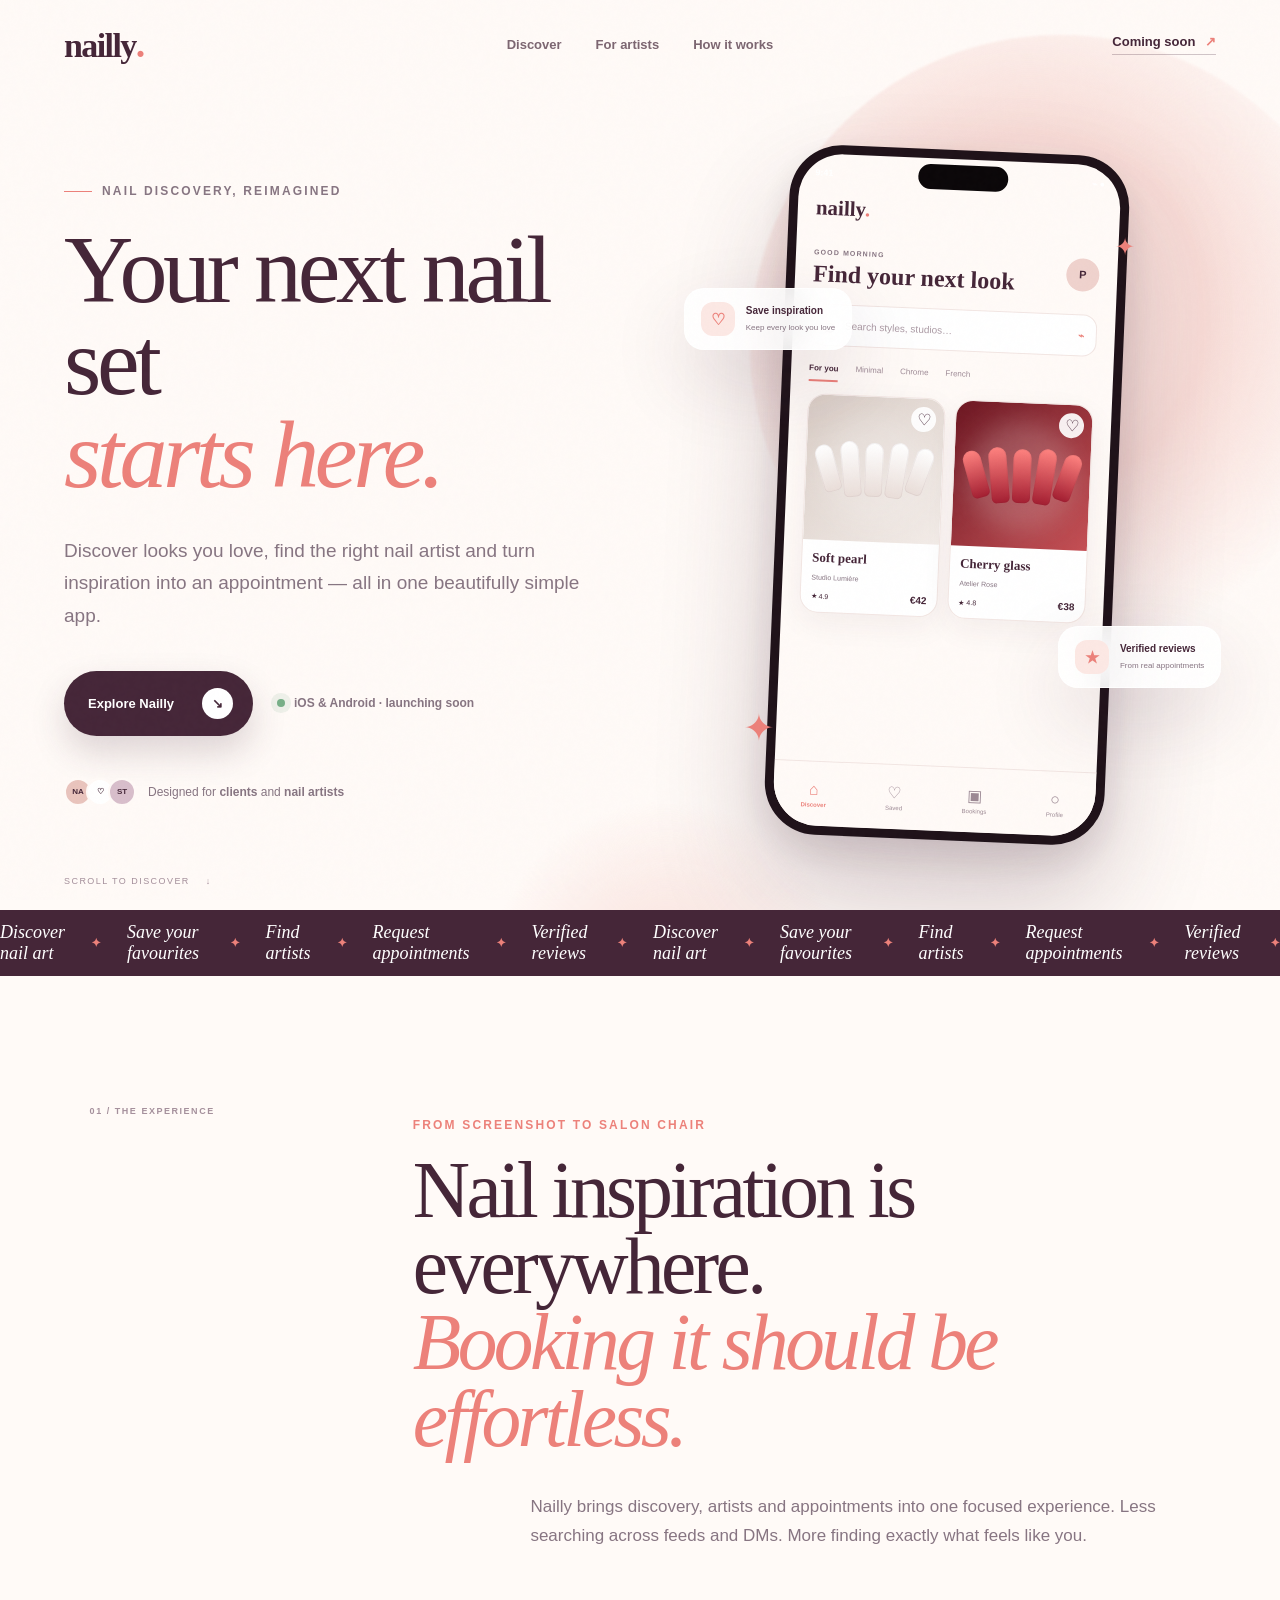
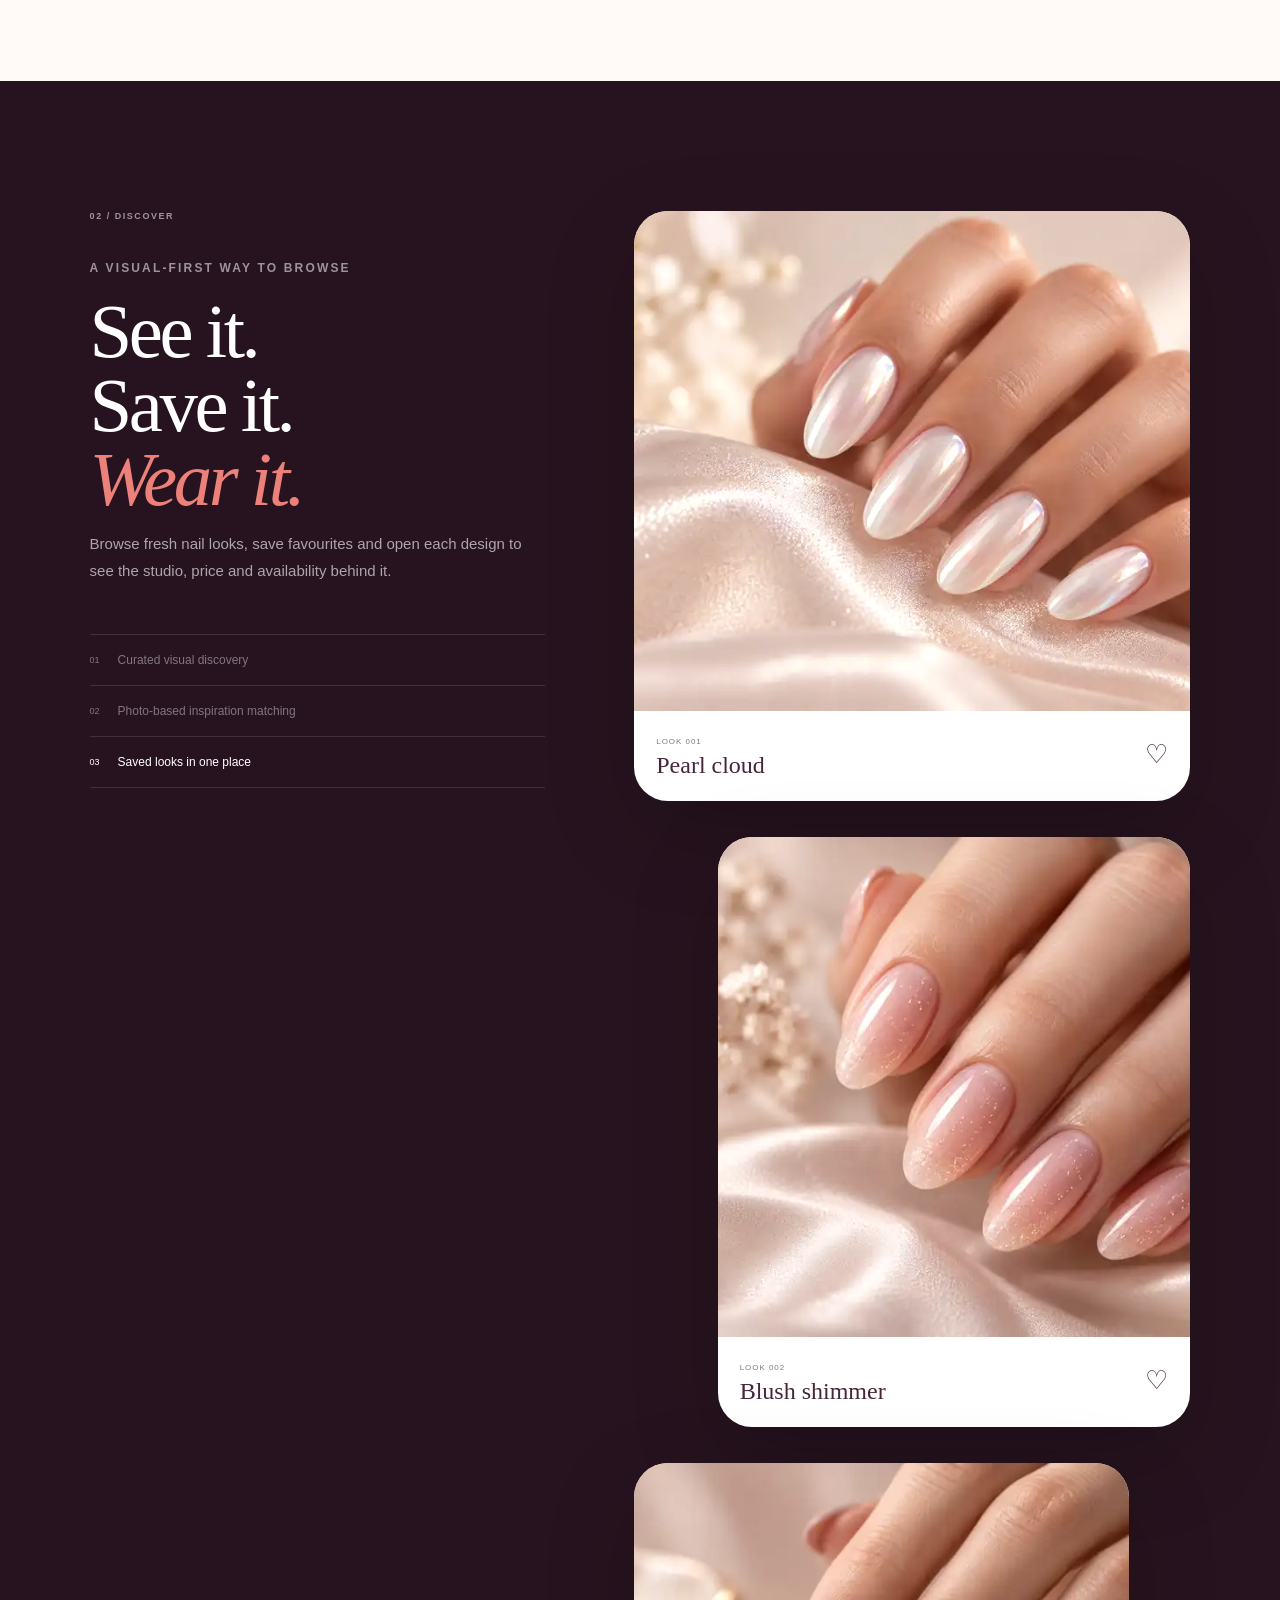
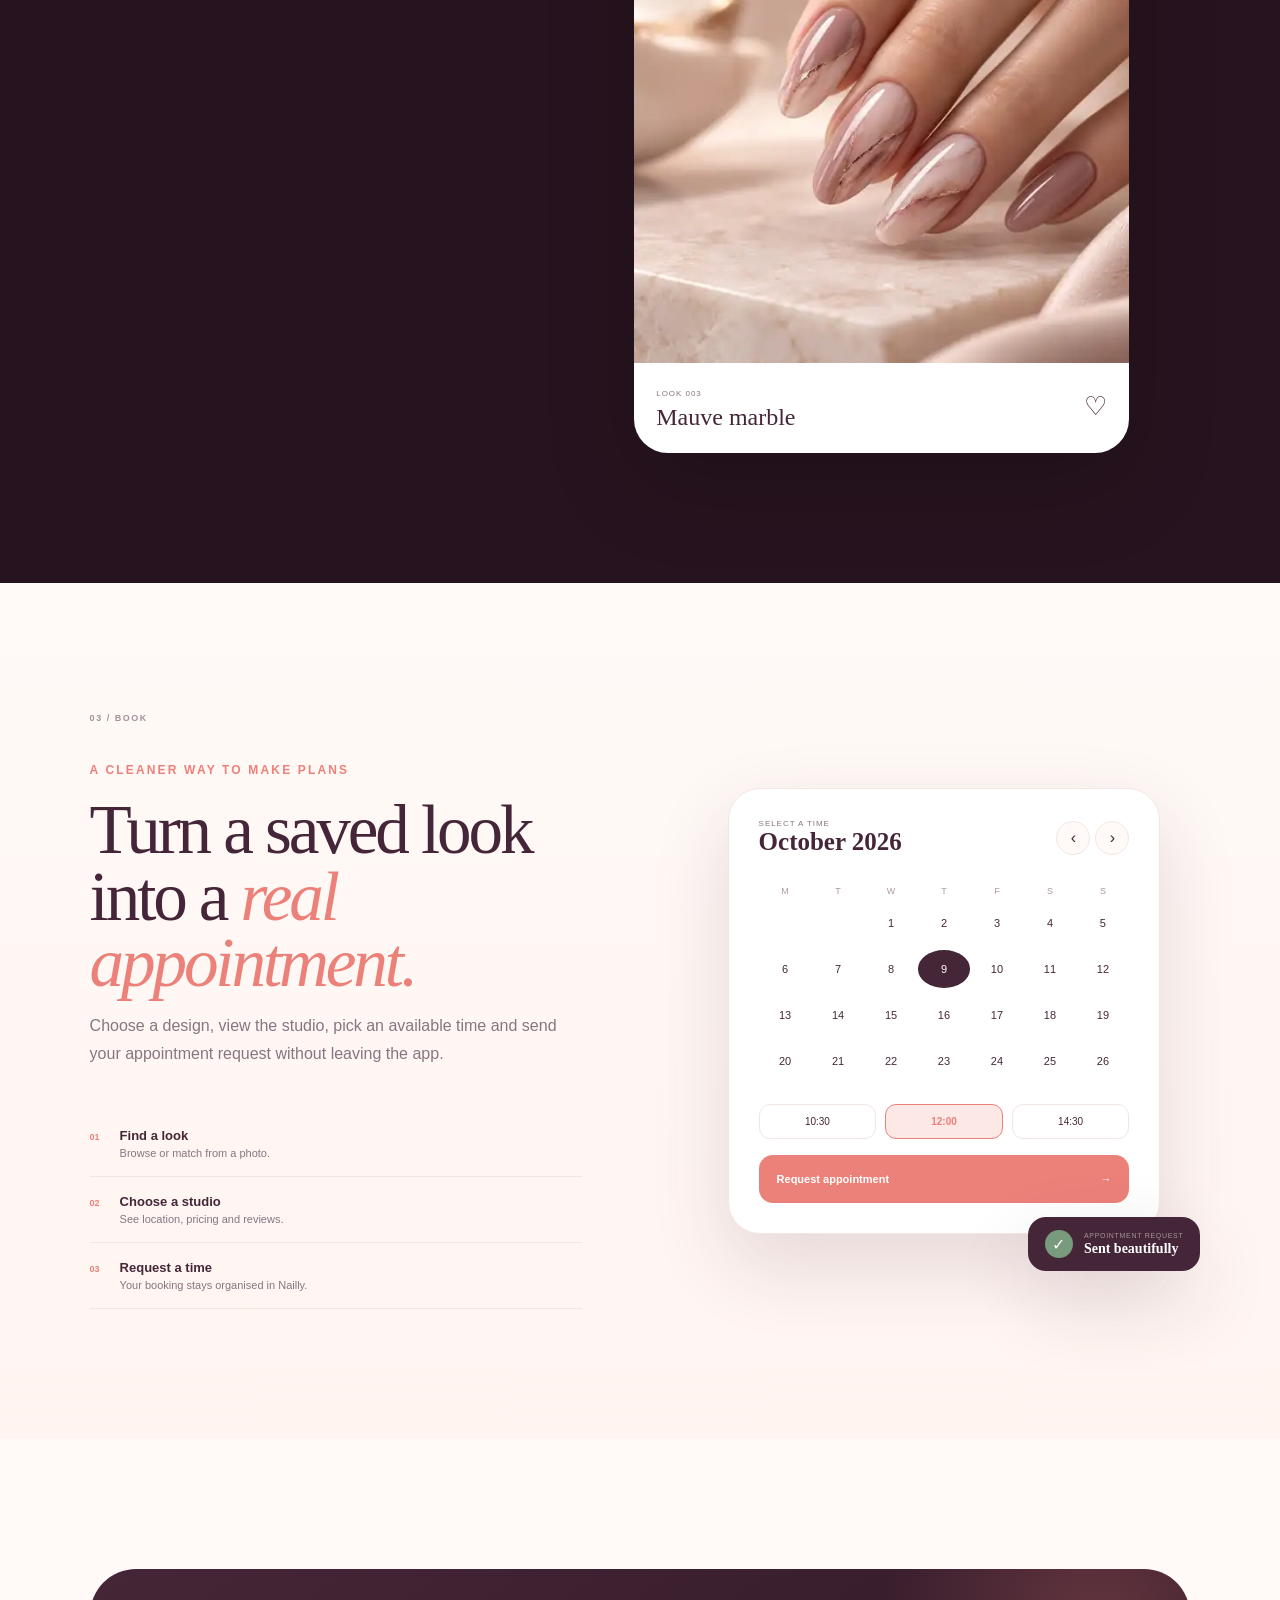
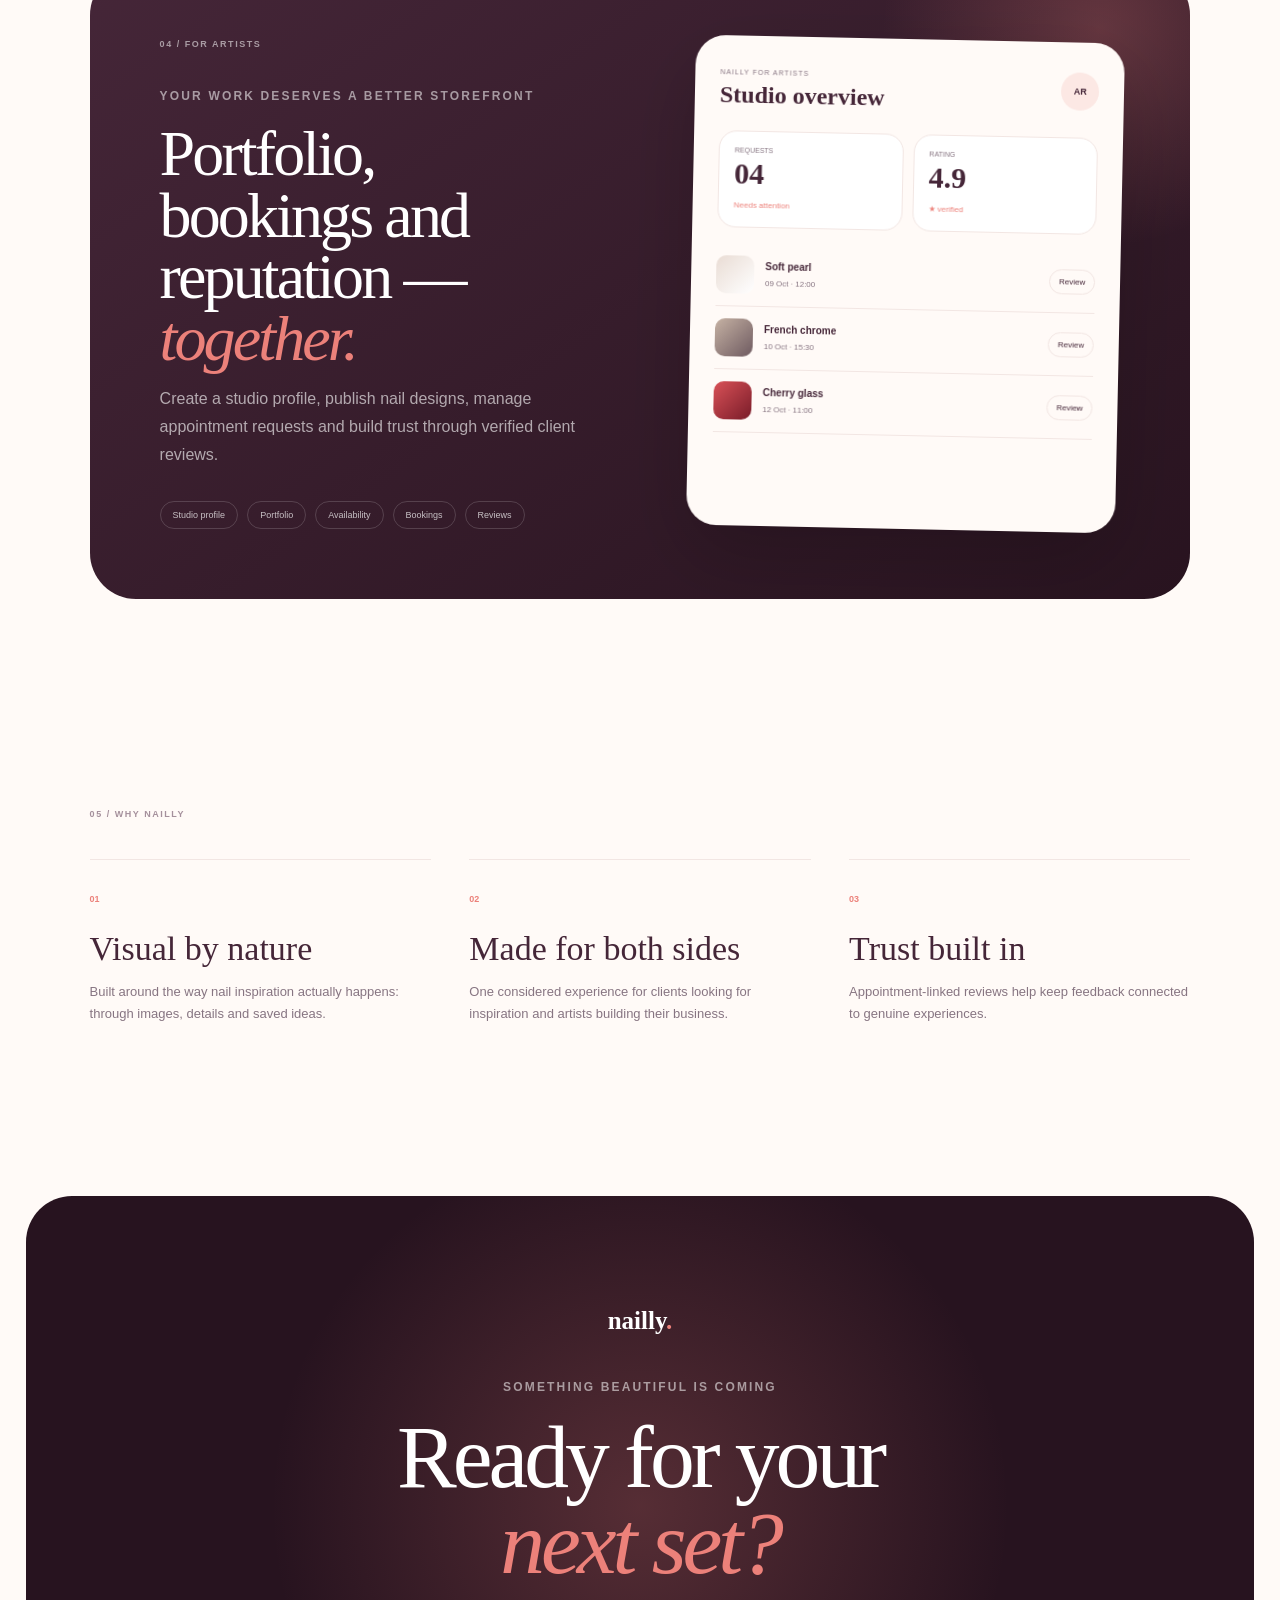
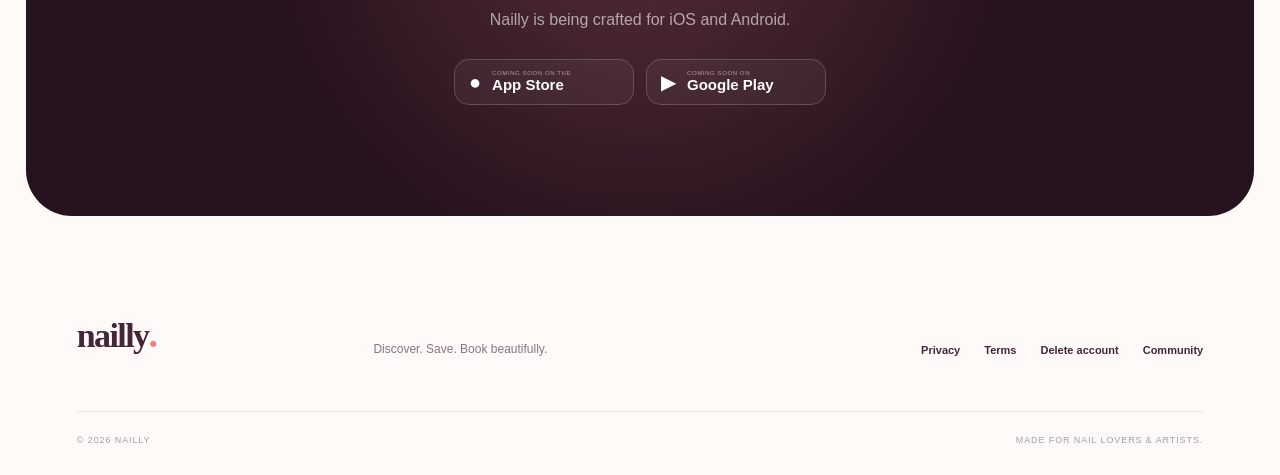
==== commit 36a45823: "Bust Discover gallery image cache" ====
--- a/index.html
+++ b/index.html
@@ -198,7 +198,7 @@
       <div class="feature-gallery">
         <article class="editorial-card card-pearl reveal">
           <div class="editorial-art">
-            <img src="assets/look-pearl.webp" alt="Pearlescent white almond manicure" loading="lazy" decoding="async">
+            <img src="assets/look-pearl.webp?v=3" alt="Pearlescent white almond manicure" loading="lazy" decoding="async">
           </div>
           <div class="editorial-caption">
             <div><small>LOOK 001</small><strong>Pearl cloud</strong></div>
@@ -208,7 +208,7 @@
 
         <article class="editorial-card card-red reveal">
           <div class="editorial-art">
-            <img src="assets/look-blush.webp" alt="Blush nude shimmer manicure" loading="lazy" decoding="async">
+            <img src="assets/look-blush.webp?v=3" alt="Blush nude shimmer manicure" loading="lazy" decoding="async">
           </div>
           <div class="editorial-caption">
             <div><small>LOOK 002</small><strong>Blush shimmer</strong></div>
@@ -218,7 +218,7 @@
 
         <article class="editorial-card card-ink reveal">
           <div class="editorial-art">
-            <img src="assets/look-mauve.webp" alt="Mauve marble manicure with gold detail" loading="lazy" decoding="async">
+            <img src="assets/look-mauve.webp?v=3" alt="Mauve marble manicure with gold detail" loading="lazy" decoding="async">
           </div>
           <div class="editorial-caption">
             <div><small>LOOK 003</small><strong>Mauve marble</strong></div>
--- a/styles.css
+++ b/styles.css
@@ -150,19 +150,12 @@
 .feature-gallery{display:grid;gap:36px}
 .editorial-card{border-radius:34px;overflow:hidden;background:#fff;color:var(--ink);box-shadow:0 30px 90px rgba(0,0,0,.2)}
 .card-red{margin-left:15%;}.card-ink{margin-right:11%}
-.editorial-art{height:500px;display:flex;justify-content:center;align-items:center;gap:13px;position:relative;overflow:hidden}
-.editorial-art:before,.editorial-art:after{content:"";position:absolute;border-radius:50%;filter:blur(40px)}
-.art-pearl{background:linear-gradient(145deg,#dccbc5,#f5efeb)}
-.art-pearl:before{width:250px;height:250px;background:rgba(255,255,255,.55);left:0;top:20px}
-.art-red{background:linear-gradient(145deg,#8e2330,#e98683)}
-.art-red:after{width:220px;height:220px;background:rgba(255,194,186,.35);right:0;bottom:0}
-.art-ink{background:linear-gradient(145deg,#1e1820,#735463)}
-.art-ink:before{width:260px;height:260px;background:rgba(255,187,193,.15);left:20%;top:5%}
-.editorial-art span{width:42px;height:145px;border-radius:25px 25px 14px 14px;z-index:2;box-shadow:0 15px 30px rgba(0,0,0,.12),inset 0 0 0 1px rgba(255,255,255,.25);transform:translateY(var(--y,0)) rotate(var(--r,0))}
-.editorial-art span:nth-child(1){--r:-18deg;--y:25px;height:128px}.editorial-art span:nth-child(2){--r:-7deg;--y:2px}.editorial-art span:nth-child(3){height:155px}.editorial-art span:nth-child(4){--r:7deg;--y:2px}.editorial-art span:nth-child(5){--r:18deg;--y:25px;height:128px}
-.art-pearl span{background:linear-gradient(180deg,#fffaf8,#dfd4d0)}
-.art-red span{background:linear-gradient(180deg,#fe7774,#a71931)}
-.art-ink span{background:linear-gradient(180deg,#39212d,#120b10);box-shadow:0 15px 30px rgba(0,0,0,.25),inset 0 0 0 1px rgba(255,255,255,.1)}
+.editorial-art{height:500px;position:relative;overflow:hidden;background:#eadfd9}
+.editorial-art img{width:100%;height:100%;display:block;object-fit:cover;object-position:center;transition:transform .75s cubic-bezier(.2,.7,.2,1),filter .45s ease;filter:saturate(.92) contrast(1.02)}
+.editorial-card:hover .editorial-art img{transform:scale(1.035);filter:saturate(1) contrast(1.03)}
+.card-pearl .editorial-art img{object-position:center 48%}
+.card-red .editorial-art img{object-position:center 50%}
+.card-ink .editorial-art img{object-position:center 47%}
 .editorial-caption{padding:19px 22px 22px;display:flex;justify-content:space-between;align-items:center}
 .editorial-caption small{font-size:8px;color:var(--muted);letter-spacing:.12em}.editorial-caption strong{display:block;font-family:var(--serif);font-size:24px;font-weight:500;margin-top:4px}
 .editorial-caption>span{font-size:26px}
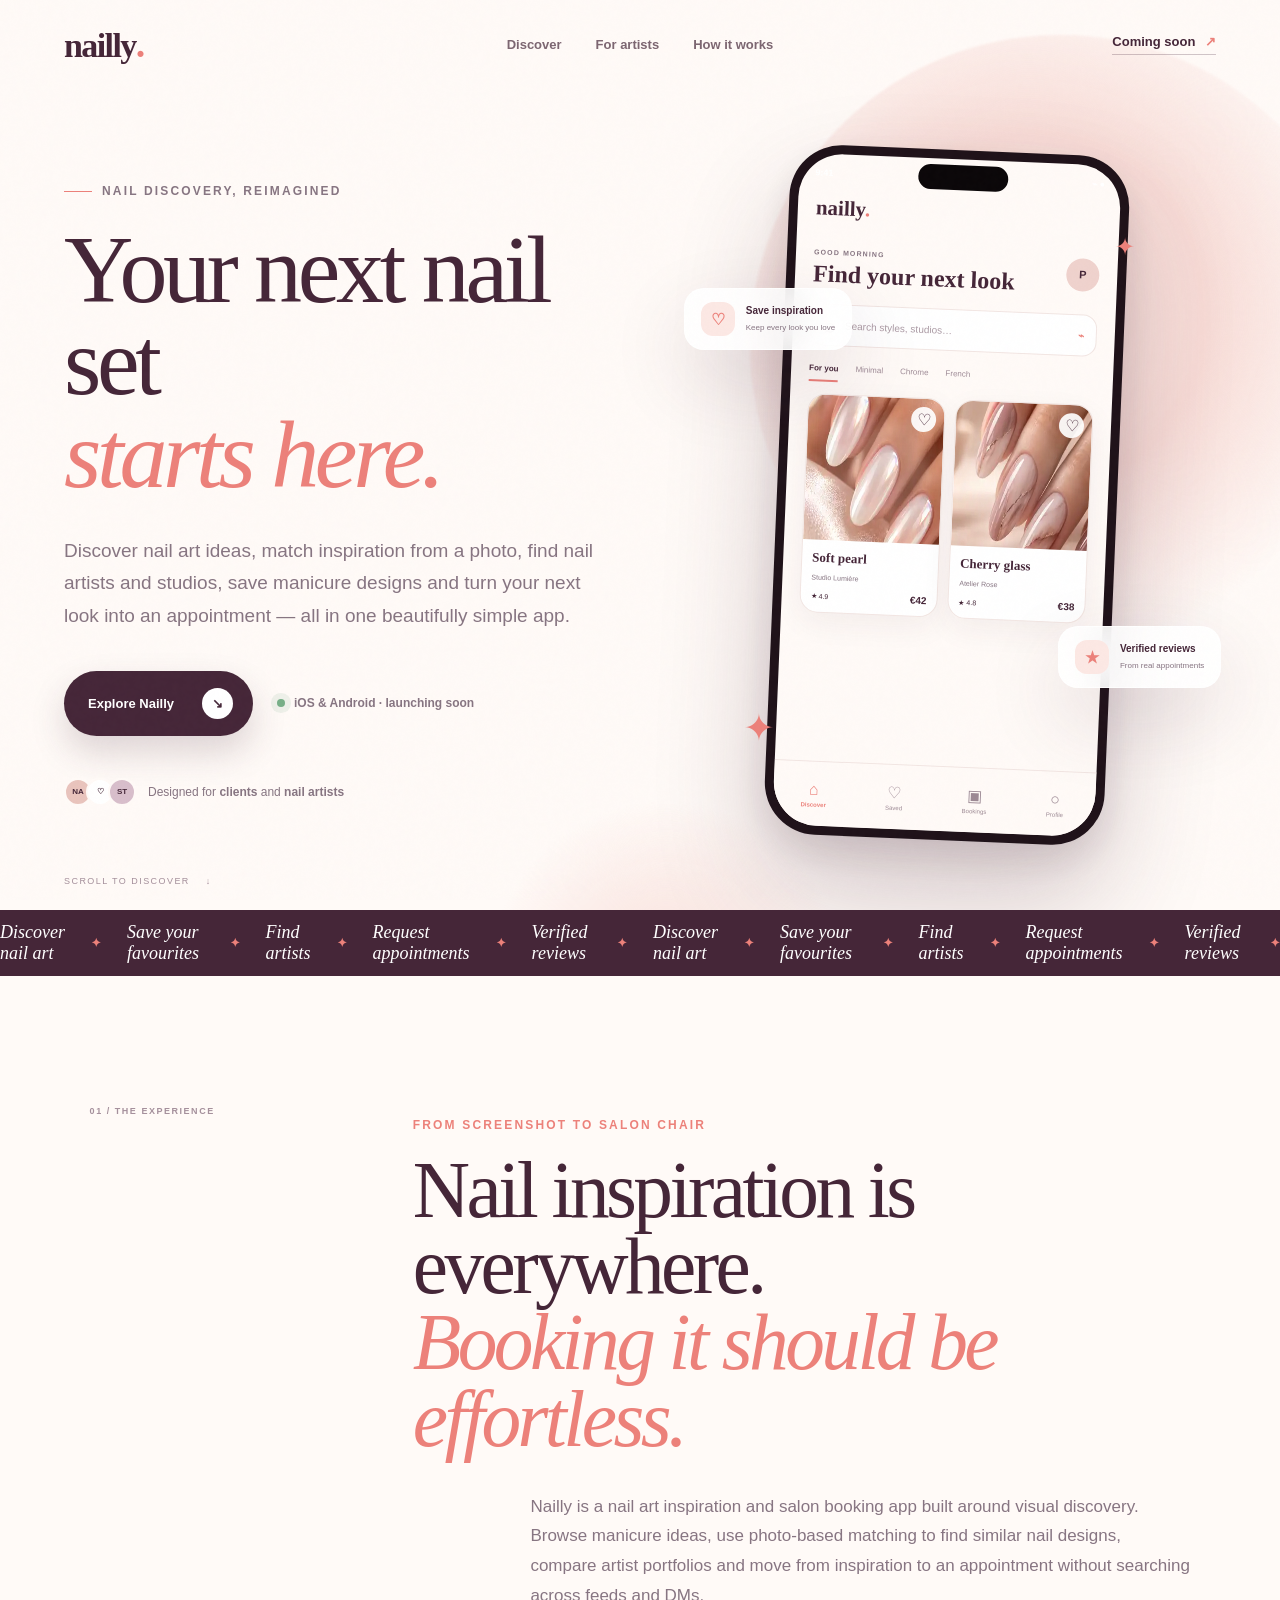
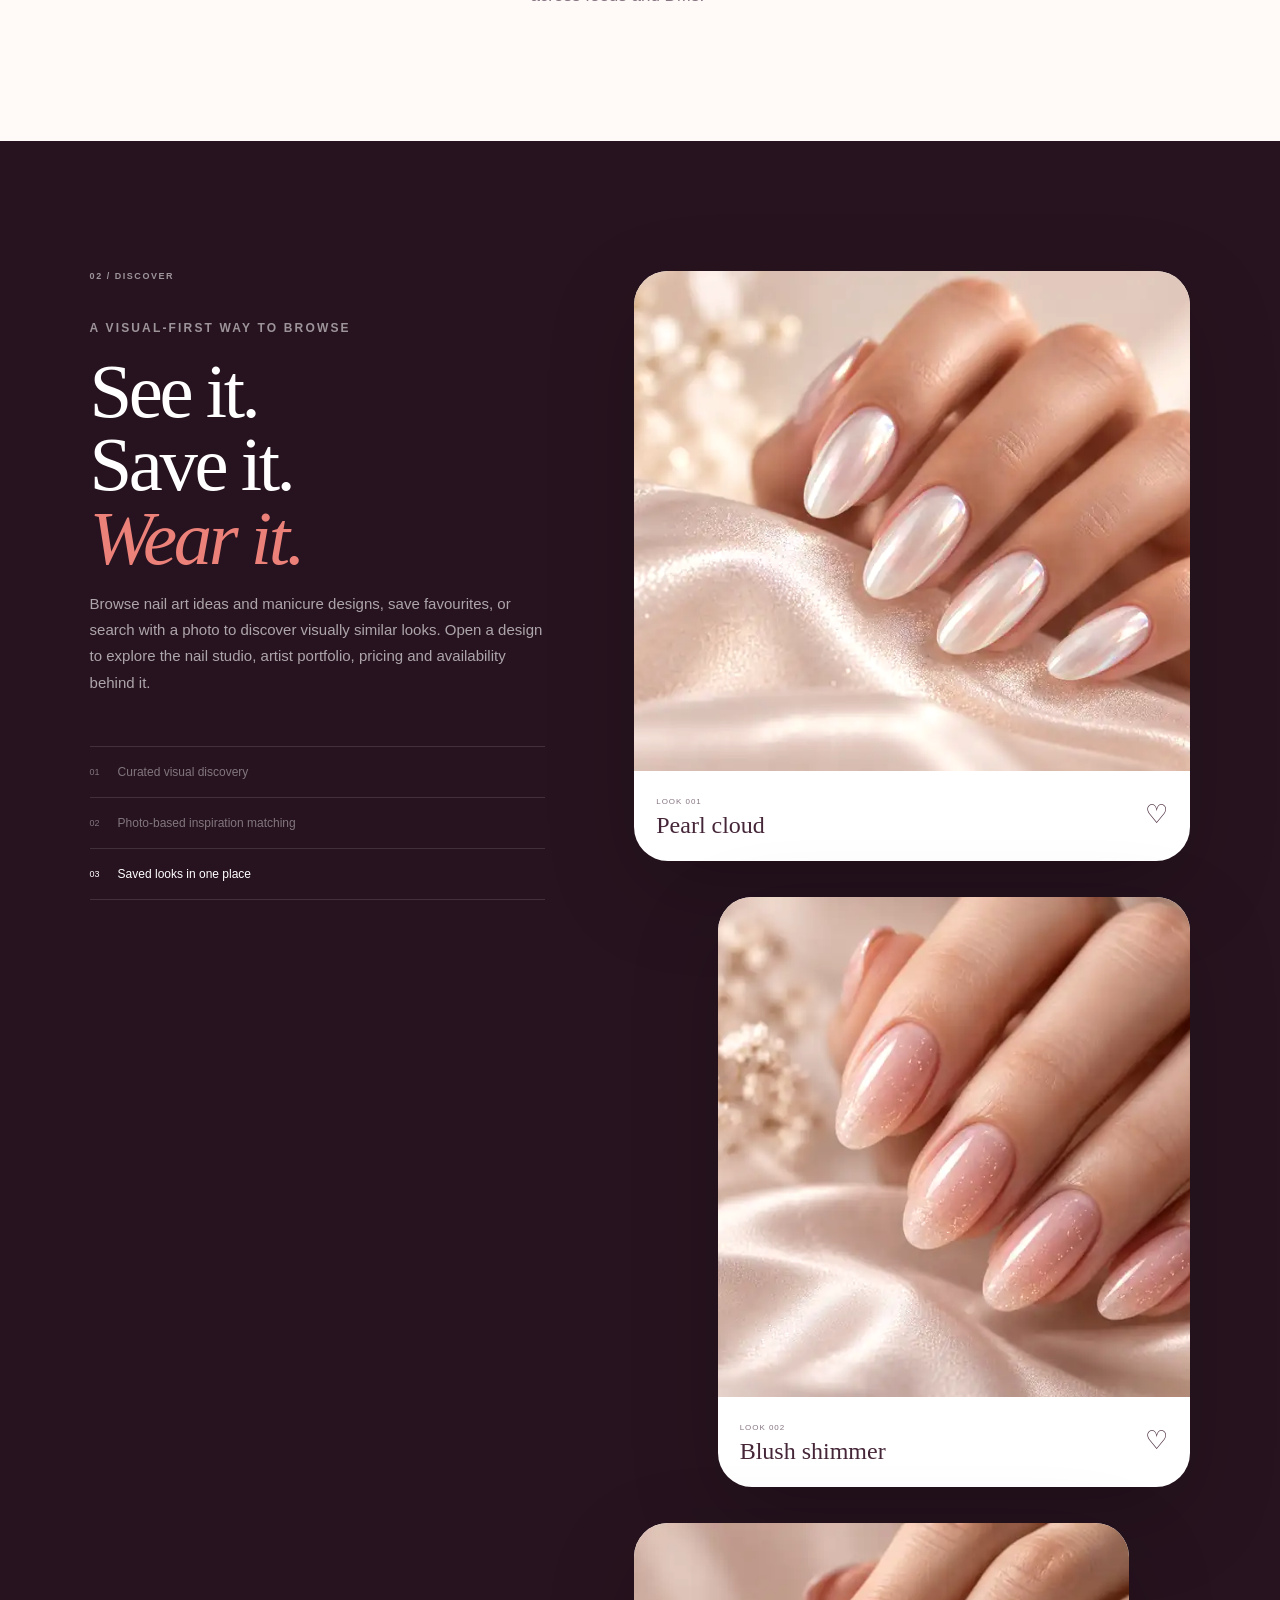
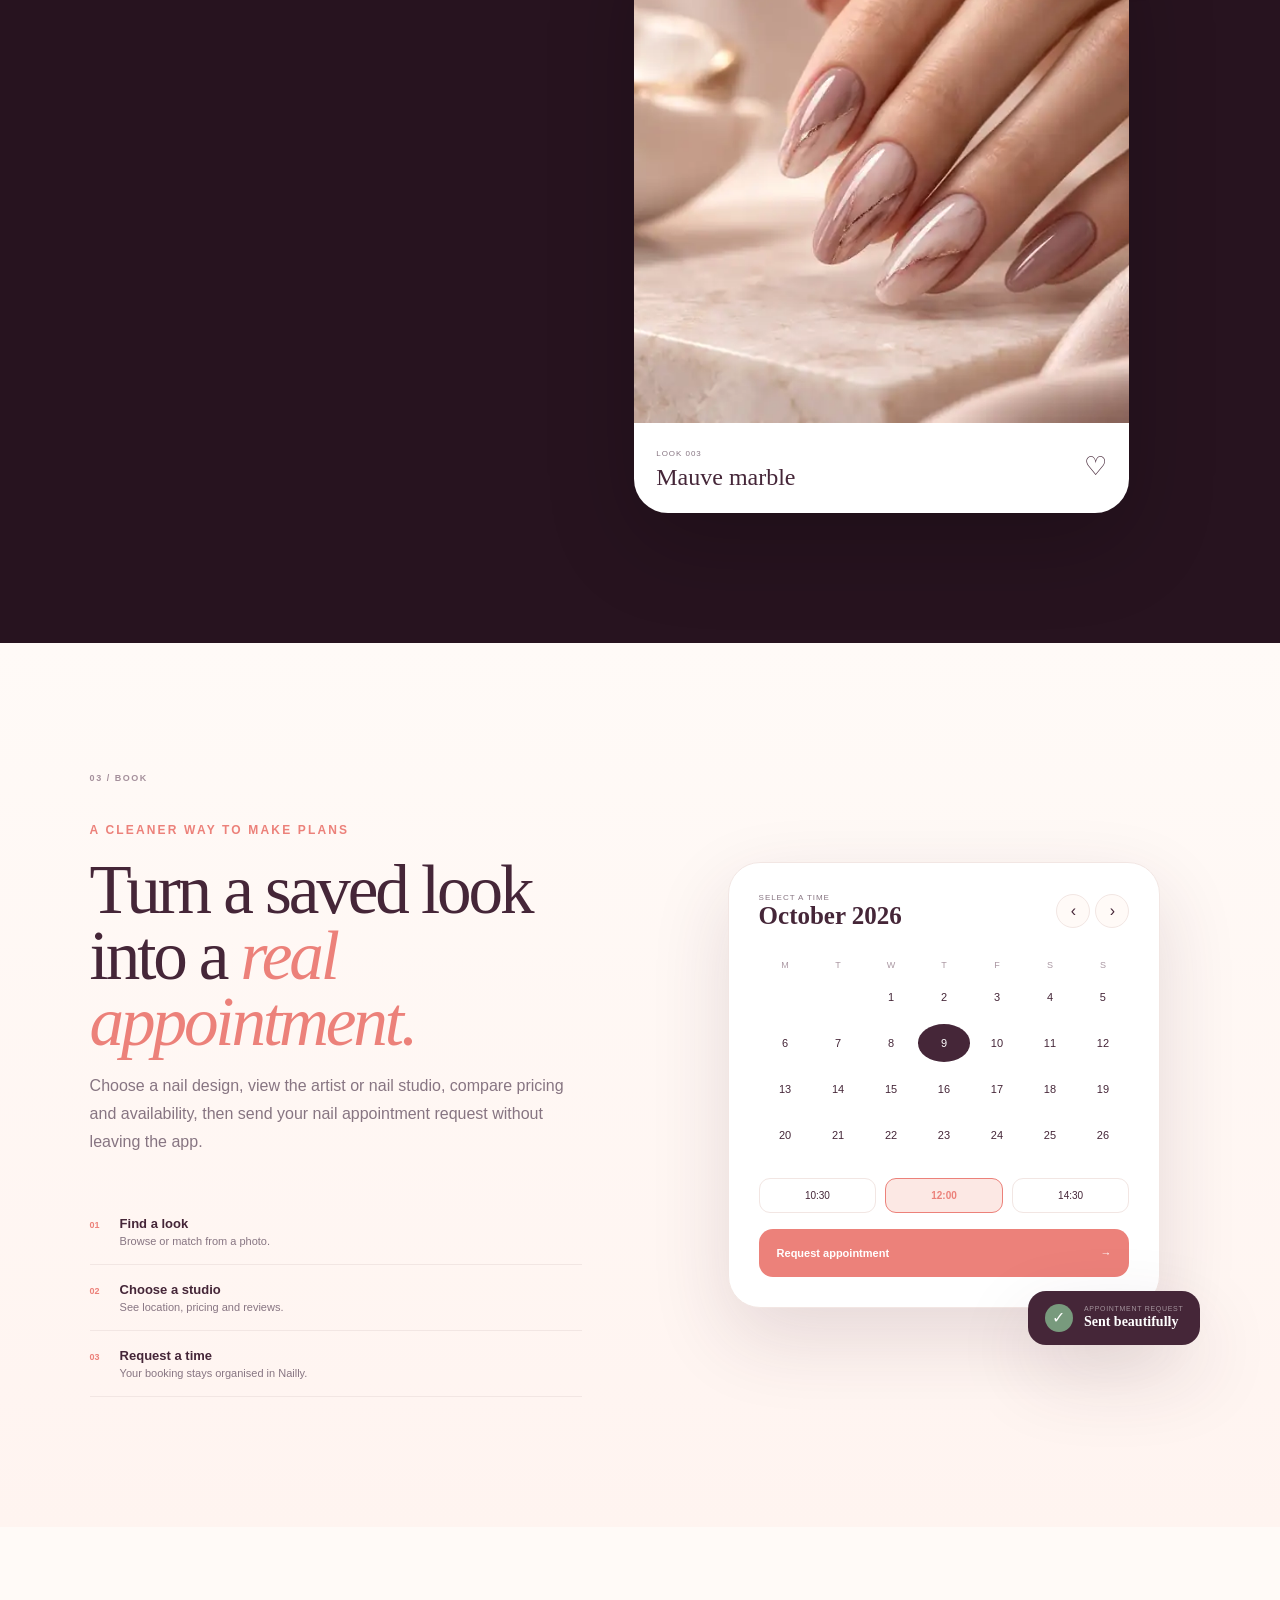
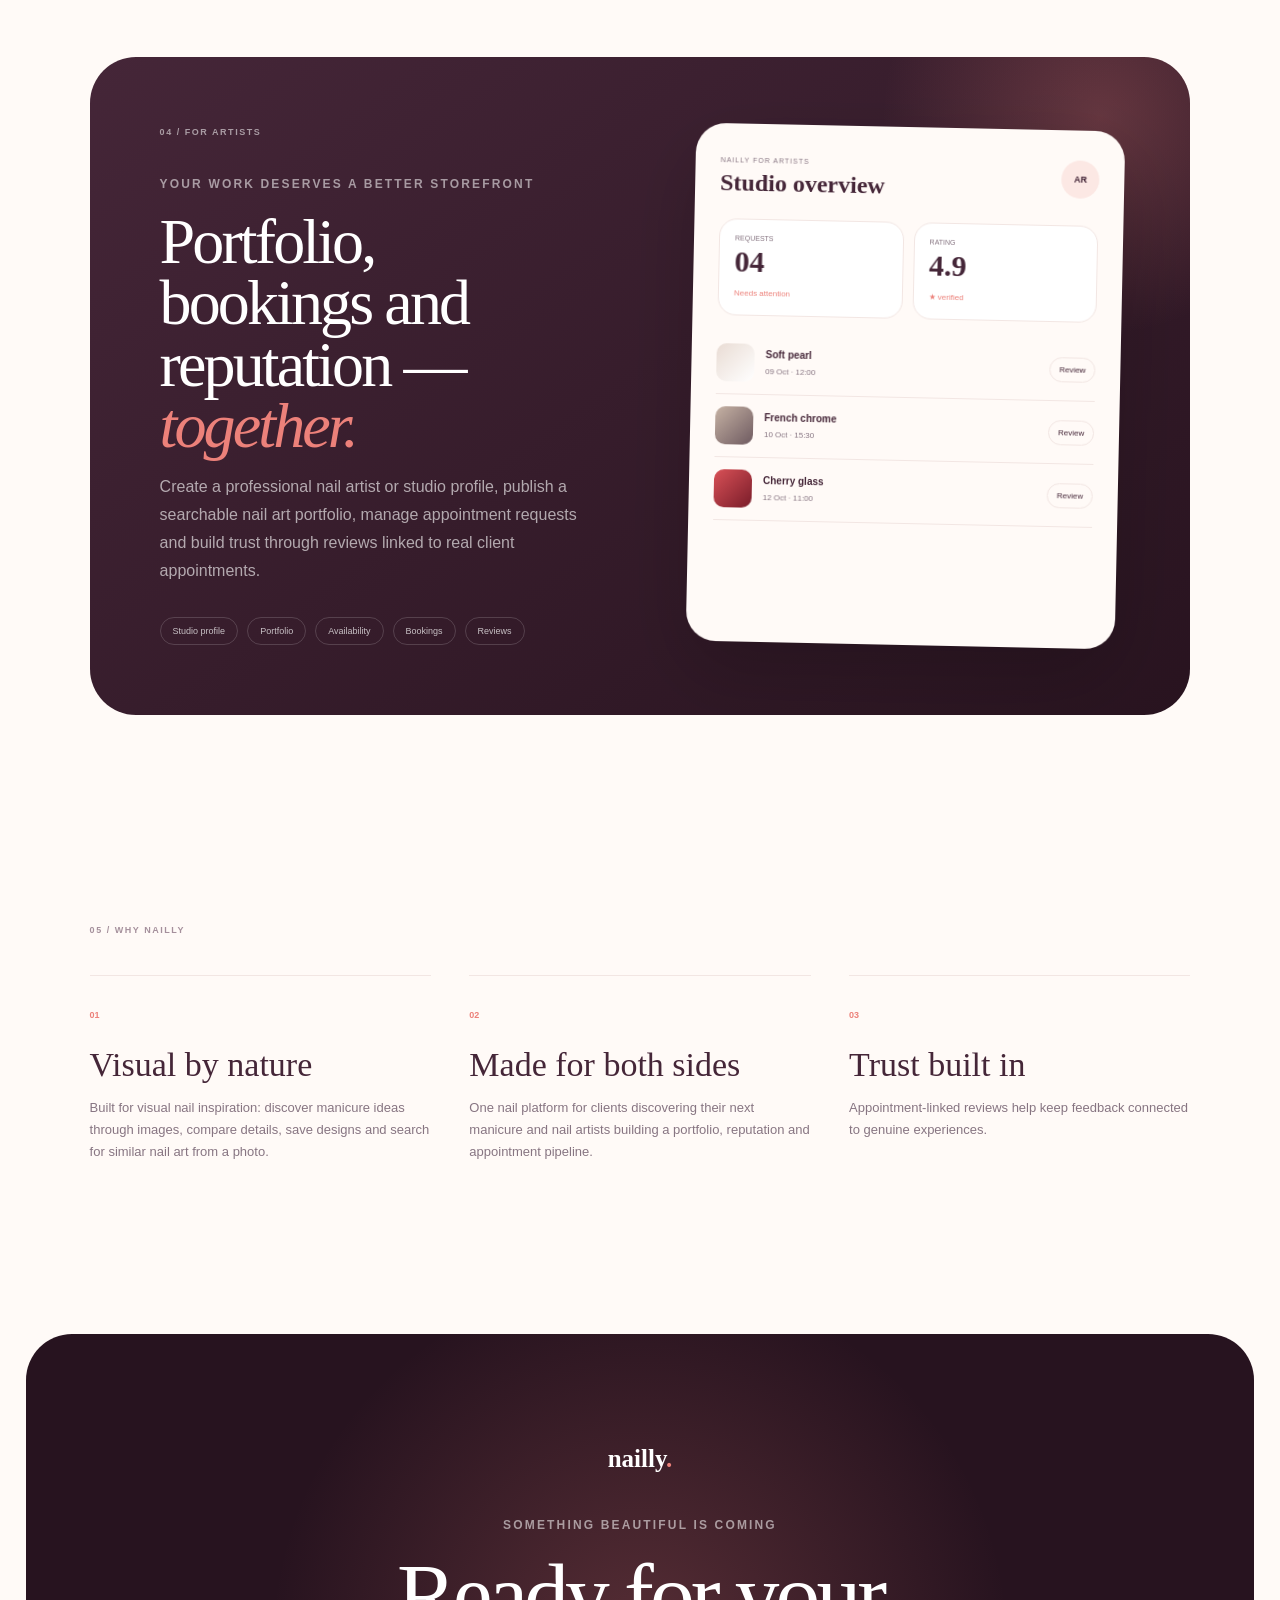
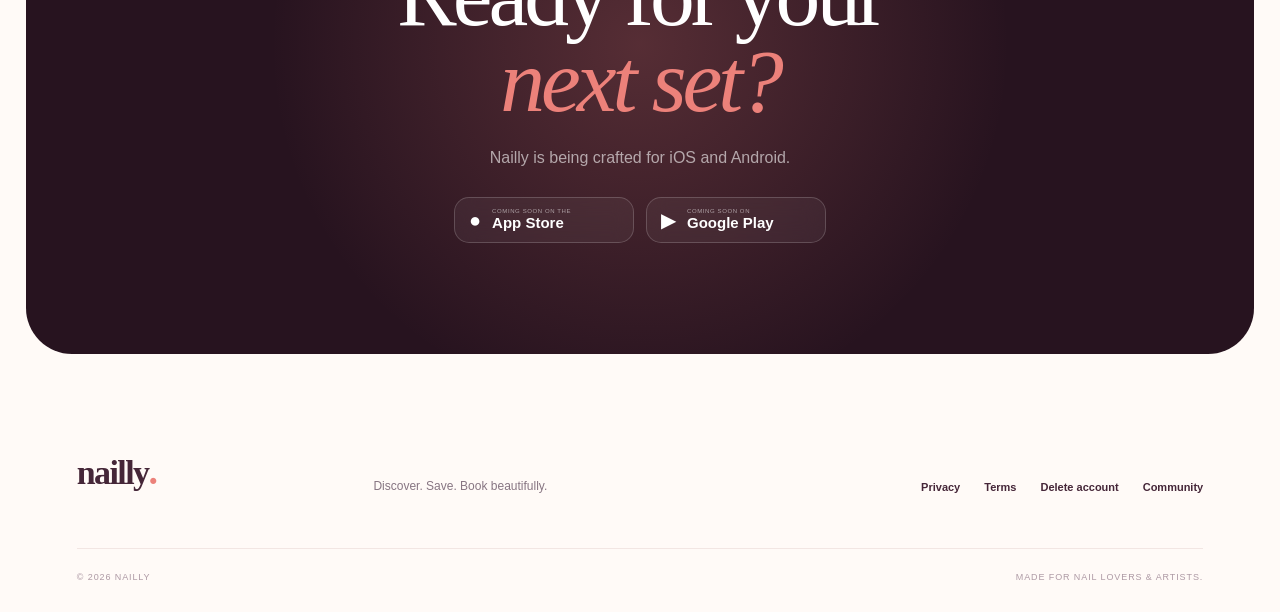
==== commit 8c5f9eae: "Improve homepage SEO and use real nail imagery in app preview" ====
--- a/index.html
+++ b/index.html
@@ -3,26 +3,65 @@
 <head>
   <meta charset="utf-8">
   <meta name="viewport" content="width=device-width,initial-scale=1">
-  <title>Nailly — Discover nail art. Find artists. Book beautifully.</title>
-  <meta name="description" content="Nailly is a modern nail discovery and booking app for clients and nail artists. Explore designs, save inspiration, discover studios and request appointments.">
+  <title>Nailly | Nail Art Inspiration, Nail Artists & Salon Booking App</title>
+  <meta name="description" content="Discover nail art ideas, match inspiration from a photo, find nail artists and studios, save designs and request nail appointments with Nailly for iOS and Android.">
+  <meta name="robots" content="index,follow,max-image-preview:large,max-snippet:-1,max-video-preview:-1">
+  <meta name="author" content="Nailly">
+  <meta name="application-name" content="Nailly">
+  <meta name="keywords" content="nail art app, nail inspiration, nail designs, nail artist, nail salon booking, manicure app, nail studio, nail appointment app">
   <meta name="theme-color" content="#fffaf7">
   <meta name="color-scheme" content="light">
-  <meta property="og:title" content="Nailly — Your next nail set starts here">
-  <meta property="og:description" content="Discover nail art, save inspiration, find artists and request appointments in one beautiful app.">
+  <meta property="og:title" content="Nailly | Nail Art Inspiration & Nail Salon Booking App">
+  <meta property="og:description" content="Find nail art inspiration, discover nail artists and studios, match designs from a photo and request appointments in Nailly.">
   <meta property="og:type" content="website">
+  <meta property="og:site_name" content="Nailly">
   <meta property="og:url" content="https://naillyapp.com/">
+  <meta property="og:image" content="https://naillyapp.com/assets/look-pearl.webp">
+  <meta property="og:image:alt" content="Nail art inspiration featured in the Nailly app">
+  <meta name="twitter:card" content="summary_large_image">
+  <meta name="twitter:title" content="Nailly | Nail Art Inspiration & Booking">
+  <meta name="twitter:description" content="Discover nail designs, find nail artists and request nail appointments with Nailly.">
+  <meta name="twitter:image" content="https://naillyapp.com/assets/look-pearl.webp">
   <link rel="canonical" href="https://naillyapp.com/">
   <link rel="icon" href="data:image/svg+xml,%3Csvg xmlns='http://www.w3.org/2000/svg' viewBox='0 0 64 64'%3E%3Crect width='64' height='64' rx='18' fill='%23fce8e4'/%3E%3Cpath d='M20 44V20h7l10 13V20h7v24h-7L27 31v13z' fill='%23452638'/%3E%3Ccircle cx='48' cy='17' r='4' fill='%23ec817a'/%3E%3C/svg%3E">
   <link rel="stylesheet" href="styles.css">
   <script type="application/ld+json">
   {
     "@context":"https://schema.org",
-    "@type":"SoftwareApplication",
-    "name":"Nailly",
-    "applicationCategory":"LifestyleApplication",
-    "operatingSystem":"iOS, Android",
-    "description":"A nail discovery and booking app for clients and nail artists.",
-    "url":"https://naillyapp.com/"
+    "@graph":[
+      {
+        "@type":"Organization",
+        "@id":"https://naillyapp.com/#organization",
+        "name":"Nailly",
+        "url":"https://naillyapp.com/"
+      },
+      {
+        "@type":"WebSite",
+        "@id":"https://naillyapp.com/#website",
+        "url":"https://naillyapp.com/",
+        "name":"Nailly",
+        "publisher":{"@id":"https://naillyapp.com/#organization"}
+      },
+      {
+        "@type":"SoftwareApplication",
+        "@id":"https://naillyapp.com/#app",
+        "name":"Nailly",
+        "url":"https://naillyapp.com/",
+        "applicationCategory":"LifestyleApplication",
+        "applicationSubCategory":"Nail art discovery and salon booking",
+        "operatingSystem":"iOS, Android",
+        "description":"Nailly helps clients discover nail art ideas, save manicure inspiration, find nail artists and studios, match nail designs from a photo and request appointments.",
+        "publisher":{"@id":"https://naillyapp.com/#organization"},
+        "featureList":[
+          "Nail art inspiration and visual discovery",
+          "Photo-based nail design matching",
+          "Nail artist and studio discovery",
+          "Saved nail designs",
+          "Nail appointment requests",
+          "Artist portfolios and verified appointment reviews"
+        ]
+      }
+    ]
   }
   </script>
 </head>
@@ -55,7 +94,7 @@
         <div class="eyebrow"><span></span> Nail discovery, reimagined</div>
         <h1>Your next nail set<br><em>starts here.</em></h1>
         <p class="hero-lede">
-          Discover looks you love, find the right nail artist and turn inspiration into an appointment — all in one beautifully simple app.
+          Discover nail art ideas, match inspiration from a photo, find nail artists and studios, save manicure designs and turn your next look into an appointment — all in one beautifully simple app.
         </p>
 
         <div class="hero-actions" id="launch">
@@ -127,7 +166,7 @@
             <div class="look-grid">
               <article class="look-card-ui tall">
                 <div class="nail-art nail-art-one">
-                  <i></i><i></i><i></i><i></i><i></i>
+                  <img src="assets/look-pearl.webp?v=3" alt="Pearlescent almond nail art design in the Nailly app" width="300" height="360" fetchpriority="high">
                 </div>
                 <button aria-label="Save design">♡</button>
                 <div class="look-meta">
@@ -139,7 +178,7 @@
 
               <article class="look-card-ui">
                 <div class="nail-art nail-art-two">
-                  <i></i><i></i><i></i><i></i><i></i>
+                  <img src="assets/look-mauve.webp?v=3" alt="Mauve manicure design shown in the Nailly discovery feed" width="300" height="360" fetchpriority="high">
                 </div>
                 <button aria-label="Save design">♡</button>
                 <div class="look-meta">
@@ -176,7 +215,7 @@
         <p class="kicker">From screenshot to salon chair</p>
         <h2>Nail inspiration is everywhere.<br><em>Booking it should be effortless.</em></h2>
         <p>
-          Nailly brings discovery, artists and appointments into one focused experience. Less searching across feeds and DMs. More finding exactly what feels like you.
+          Nailly is a nail art inspiration and salon booking app built around visual discovery. Browse manicure ideas, use photo-based matching to find similar nail designs, compare artist portfolios and move from inspiration to an appointment without searching across feeds and DMs.
         </p>
       </div>
     </section>
@@ -186,7 +225,7 @@
         <div class="section-index light">02 / Discover</div>
         <p class="kicker light">A visual-first way to browse</p>
         <h2>See it.<br>Save it.<br><em>Wear it.</em></h2>
-        <p>Browse fresh nail looks, save favourites and open each design to see the studio, price and availability behind it.</p>
+        <p>Browse nail art ideas and manicure designs, save favourites, or search with a photo to discover visually similar looks. Open a design to explore the nail studio, artist portfolio, pricing and availability behind it.</p>
 
         <div class="feature-list">
           <div class="feature-line active"><span>01</span> Curated visual discovery</div>
@@ -233,7 +272,7 @@
         <div class="section-index">03 / Book</div>
         <p class="kicker">A cleaner way to make plans</p>
         <h2>Turn a saved look into a <em>real appointment.</em></h2>
-        <p>Choose a design, view the studio, pick an available time and send your appointment request without leaving the app.</p>
+        <p>Choose a nail design, view the artist or nail studio, compare pricing and availability, then send your nail appointment request without leaving the app.</p>
 
         <div class="steps">
           <div><span>01</span><p><strong>Find a look</strong><small>Browse or match from a photo.</small></p></div>
@@ -268,7 +307,7 @@
           <div class="section-index light">04 / For artists</div>
           <p class="kicker light">Your work deserves a better storefront</p>
           <h2>Portfolio, bookings and reputation — <em>together.</em></h2>
-          <p>Create a studio profile, publish nail designs, manage appointment requests and build trust through verified client reviews.</p>
+          <p>Create a professional nail artist or studio profile, publish a searchable nail art portfolio, manage appointment requests and build trust through reviews linked to real client appointments.</p>
 
           <div class="artist-pills">
             <span>Studio profile</span><span>Portfolio</span><span>Availability</span><span>Bookings</span><span>Reviews</span>
@@ -296,12 +335,12 @@
         <article class="reveal">
           <span class="value-number">01</span>
           <h3>Visual by nature</h3>
-          <p>Built around the way nail inspiration actually happens: through images, details and saved ideas.</p>
+          <p>Built for visual nail inspiration: discover manicure ideas through images, compare details, save designs and search for similar nail art from a photo.</p>
         </article>
         <article class="reveal">
           <span class="value-number">02</span>
           <h3>Made for both sides</h3>
-          <p>One considered experience for clients looking for inspiration and artists building their business.</p>
+          <p>One nail platform for clients discovering their next manicure and nail artists building a portfolio, reputation and appointment pipeline.</p>
         </article>
         <article class="reveal">
           <span class="value-number">03</span>
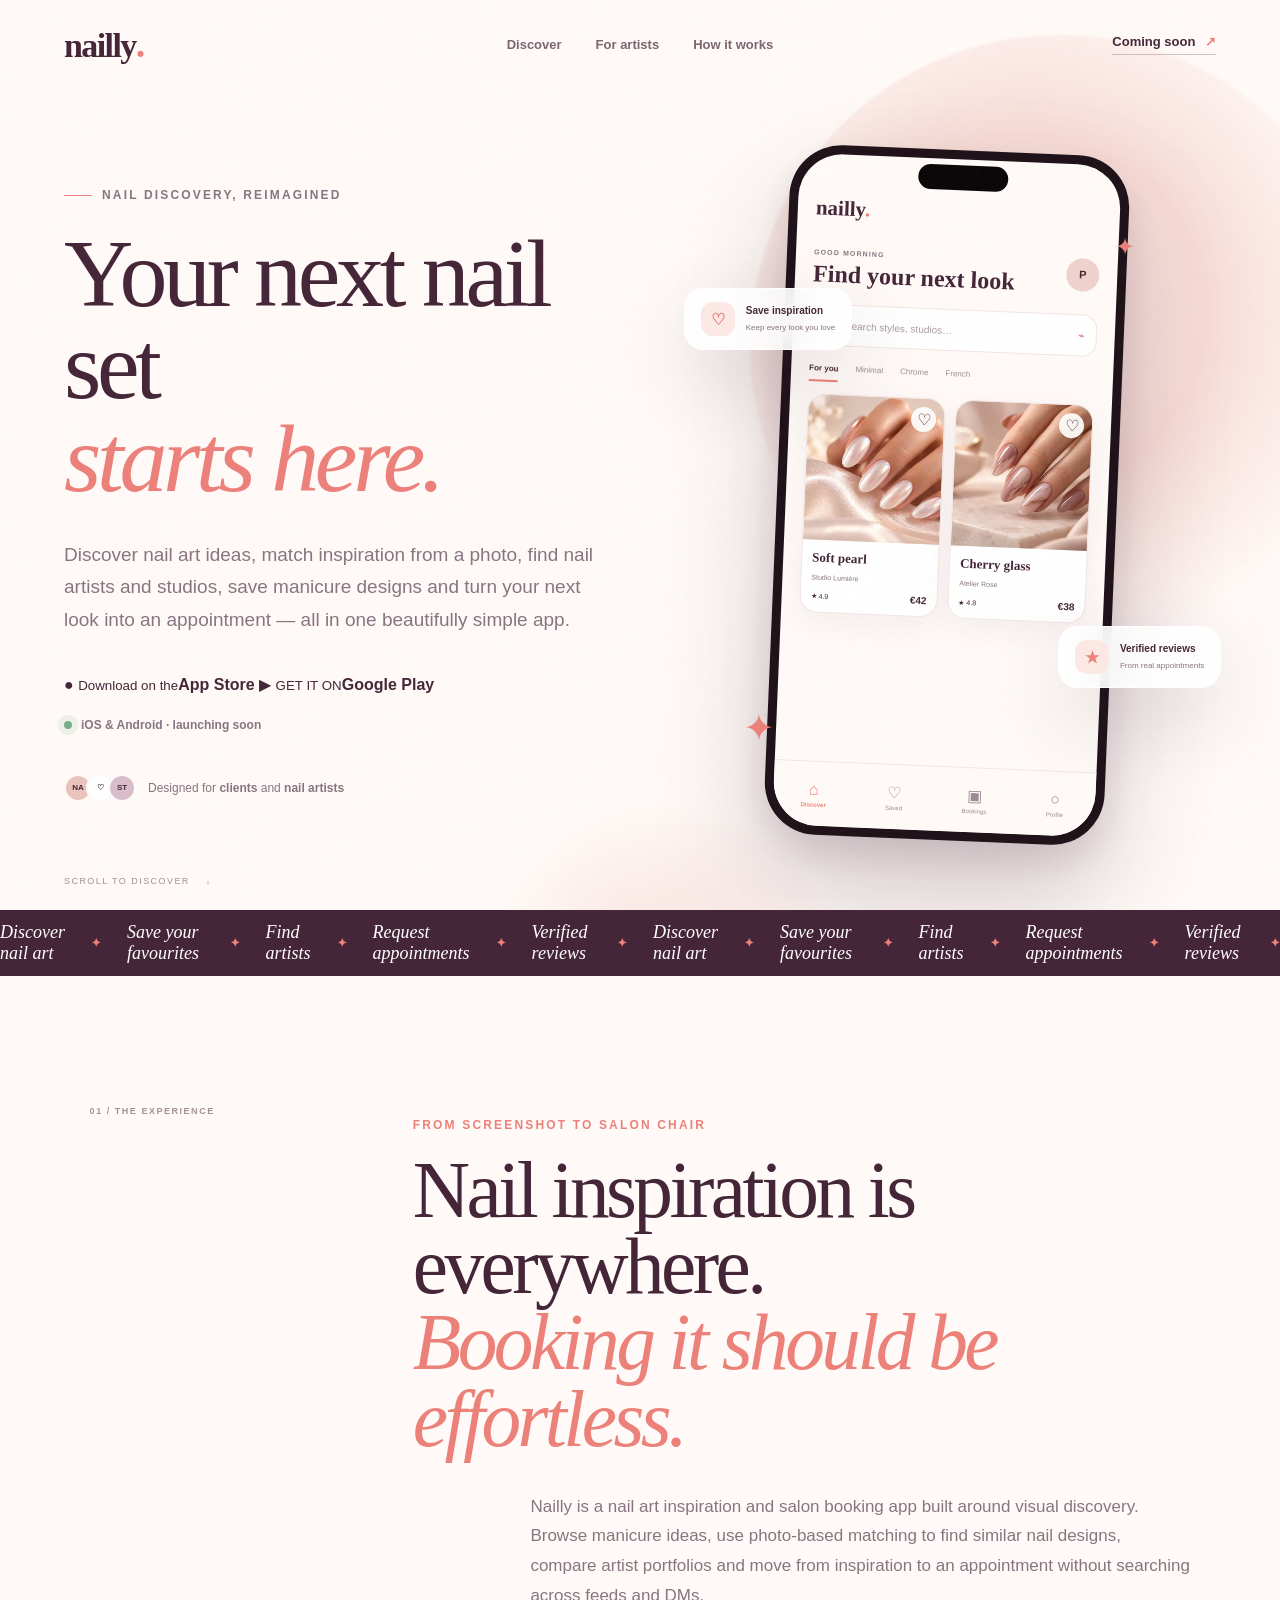
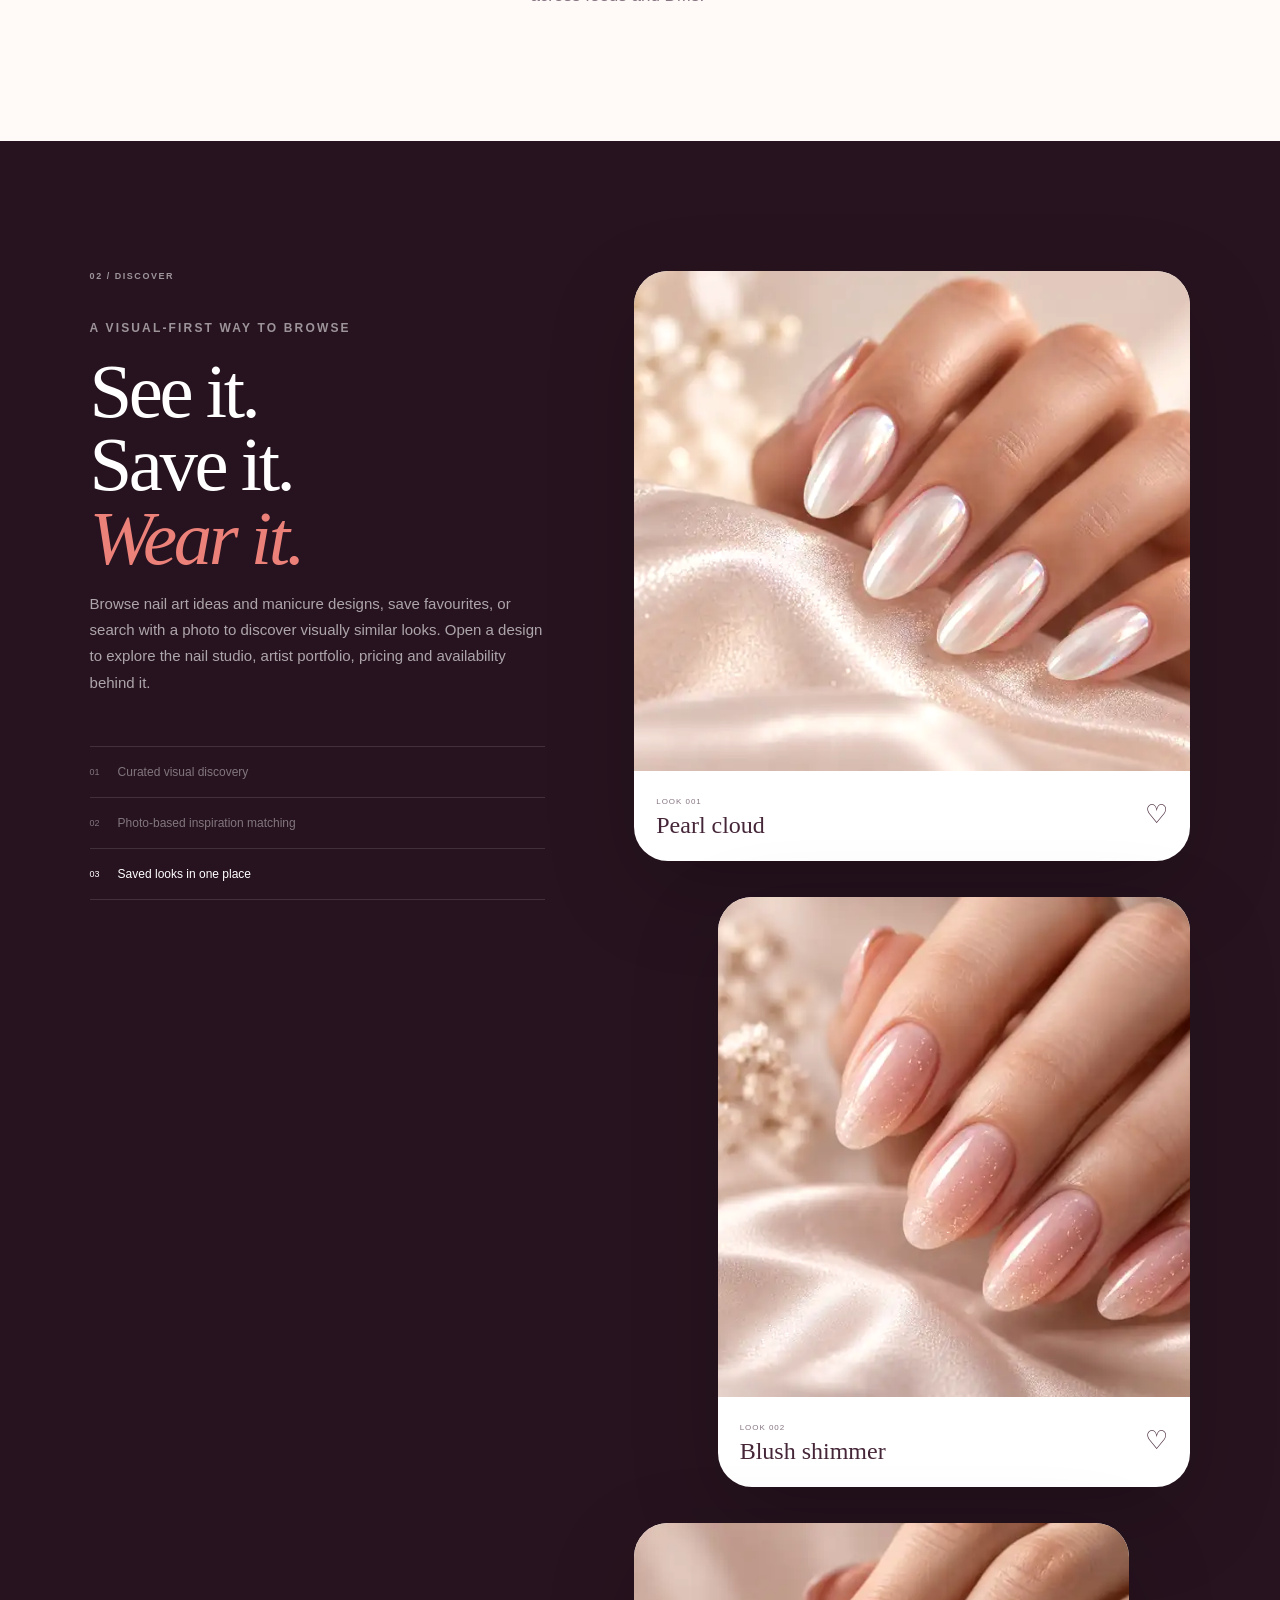
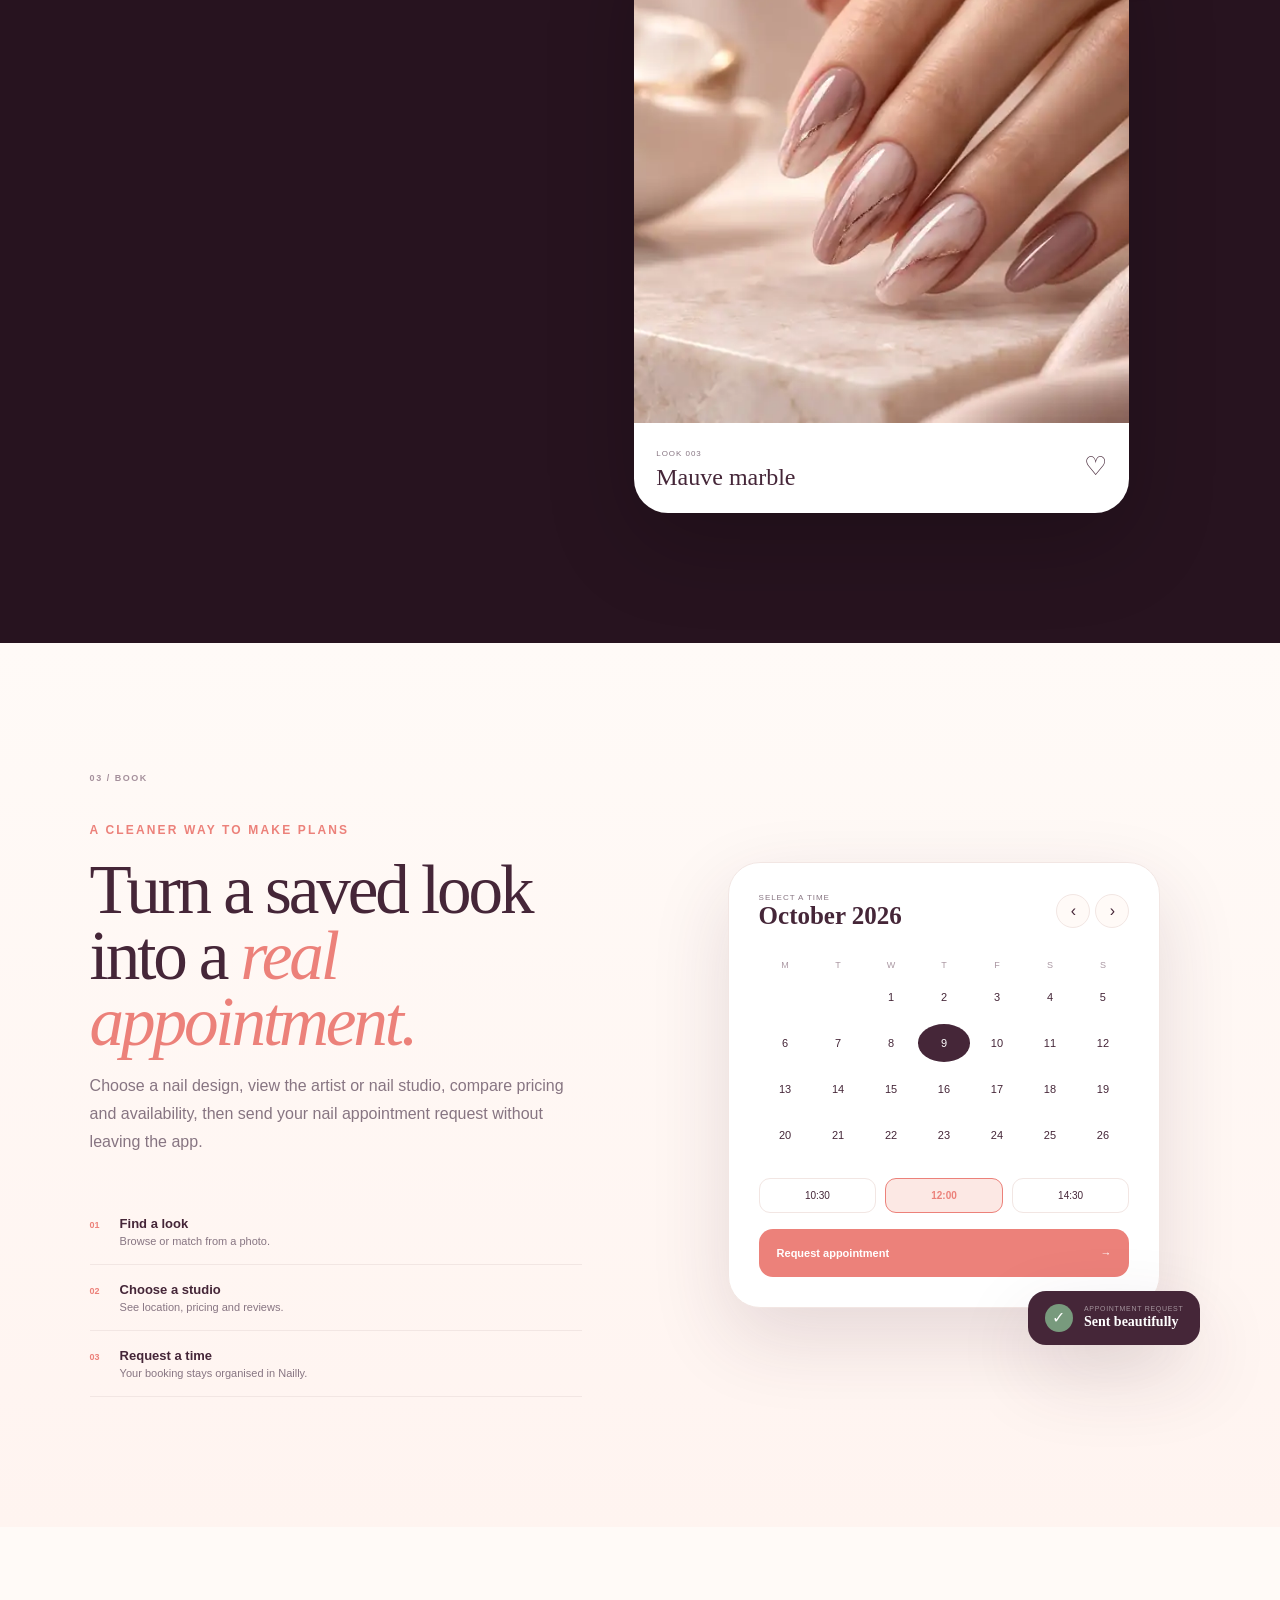
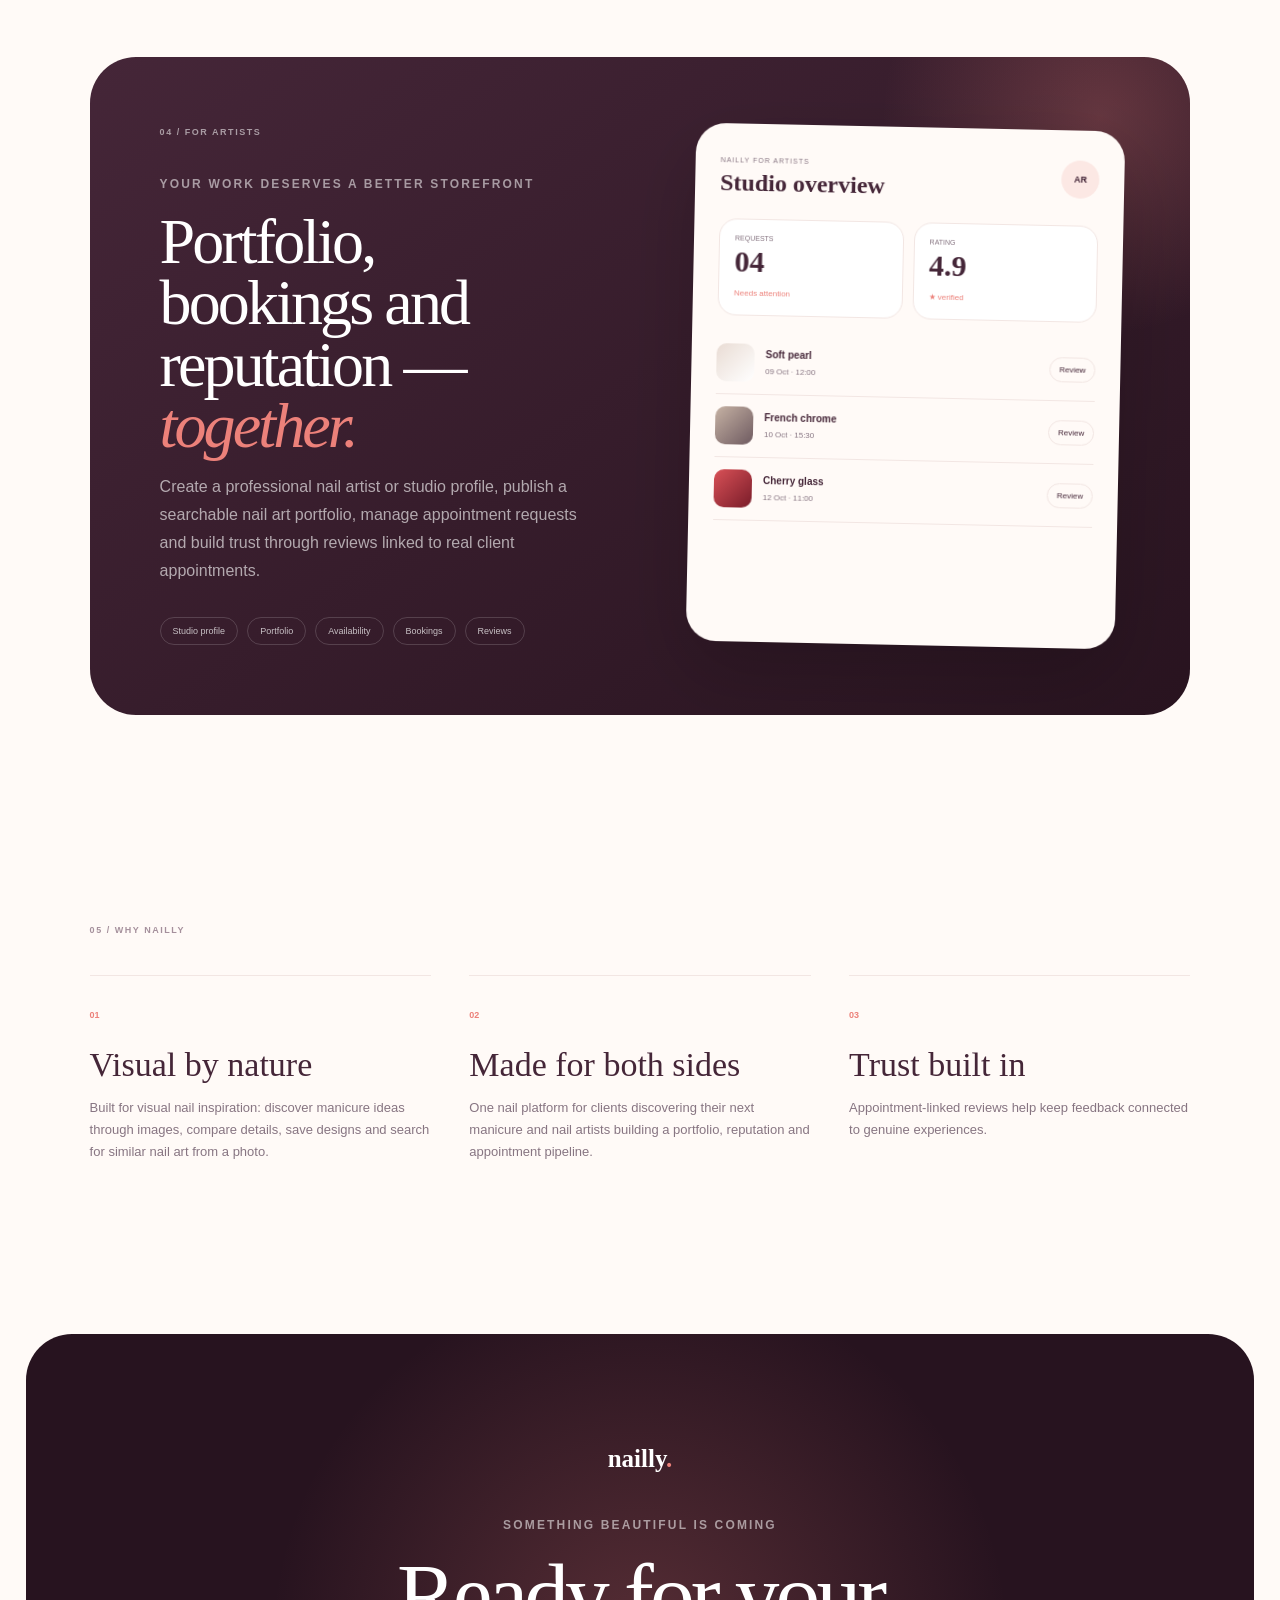
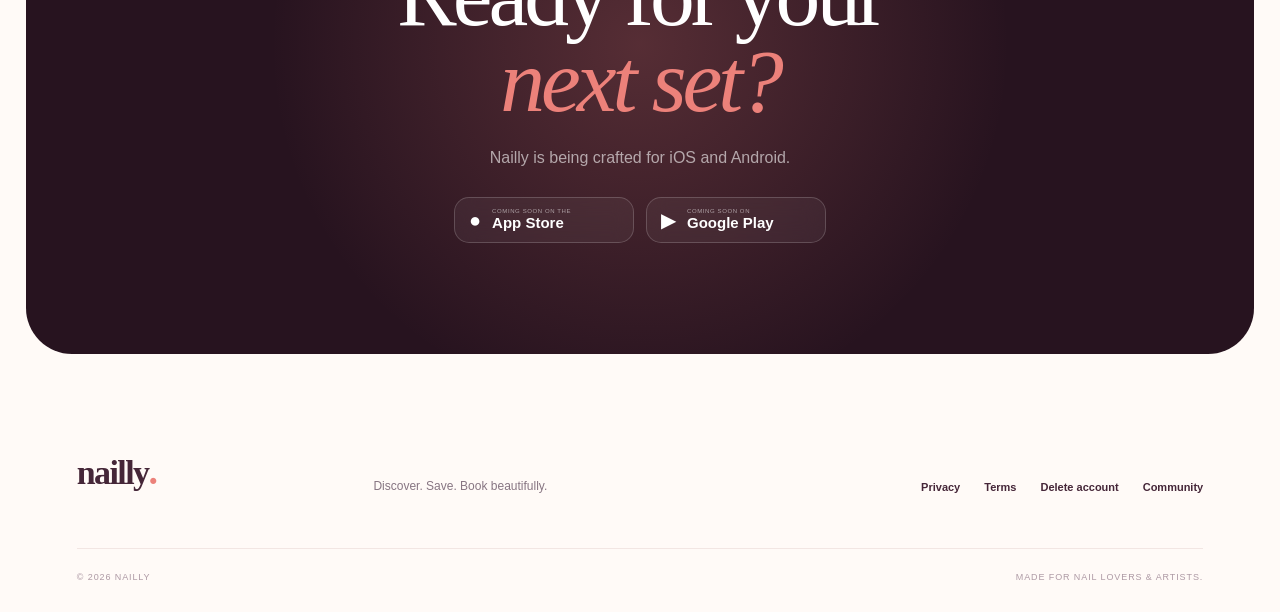
==== commit 2b8faaf3: "Add App Store and Google Play badges to hero" ====
--- a/index.html
+++ b/index.html
@@ -98,10 +98,16 @@
         </p>
 
         <div class="hero-actions" id="launch">
-          <a class="primary-button" href="#experience">
-            Explore Nailly
-            <span class="button-arrow">↘</span>
-          </a>
+          <div class="hero-store-buttons" aria-label="Nailly app store availability">
+            <span class="official-store-badge app-store-badge" aria-label="Download on the App Store — coming soon">
+              <span class="apple-mark" aria-hidden="true">●</span>
+              <span class="store-copy"><small>Download on the</small><strong>App Store</strong></span>
+            </span>
+            <span class="official-store-badge play-store-badge" aria-label="Get it on Google Play — coming soon">
+              <span class="play-mark" aria-hidden="true">▶</span>
+              <span class="store-copy"><small>GET IT ON</small><strong>Google Play</strong></span>
+            </span>
+          </div>
           <div class="launch-note">
             <span class="pulse-dot"></span>
             iOS & Android · launching soon
--- a/styles.css
+++ b/styles.css
@@ -106,13 +106,10 @@
 .look-grid{display:grid;grid-template-columns:1fr 1fr;gap:10px}
 .look-card-ui{background:#fff;border:1px solid var(--edge);border-radius:18px;overflow:hidden;position:relative;box-shadow:0 10px 30px rgba(69,38,56,.06)}
 .look-card-ui button{position:absolute;right:8px;top:8px;width:25px;height:25px;border:0;border-radius:50%;background:rgba(255,255,255,.92);color:var(--ink)}
-.nail-art{height:145px;position:relative;display:flex;align-items:center;justify-content:center;gap:5px;overflow:hidden}
-.nail-art-one{background:linear-gradient(135deg,#d9cdc6,#f3ece8)}
-.nail-art-two{background:linear-gradient(135deg,#6c1722,#c54f54)}
-.nail-art:after{content:"";position:absolute;width:110px;height:110px;border-radius:50%;background:rgba(255,255,255,.18);filter:blur(12px)}
-.nail-art i{display:block;width:18px;height:54px;border-radius:12px 12px 7px 7px;background:linear-gradient(#fff,#e9ddd8);box-shadow:inset 0 0 0 1px rgba(69,38,56,.06);transform:rotate(var(--r,0deg));z-index:2}
-.nail-art i:nth-child(1){--r:-18deg;height:48px}.nail-art i:nth-child(2){--r:-7deg;height:56px}.nail-art i:nth-child(4){--r:7deg;height:56px}.nail-art i:nth-child(5){--r:18deg;height:48px}
-.nail-art-two i{background:linear-gradient(#ff827f,#a31e31)}
+.nail-art{height:145px;position:relative;overflow:hidden;background:#eadfd9}
+.nail-art img{width:100%;height:100%;display:block;object-fit:cover;object-position:center;transform:scale(1.02)}
+.nail-art-one img{object-position:center 48%}
+.nail-art-two img{object-position:center 50%}
 .look-meta{padding:10px}.look-meta strong{display:block;font-family:var(--serif);font-size:13px}.look-meta>span{font-size:7px;color:var(--muted)}
 .look-meta div{display:flex;justify-content:space-between;align-items:center;margin-top:7px}.look-meta small{font-size:7px}.look-meta b{font-size:10px}
 .app-bottom-nav{position:absolute;left:0;right:0;bottom:0;height:65px;background:rgba(255,250,247,.96);border-top:1px solid var(--edge);display:grid;grid-template-columns:repeat(4,1fr);align-items:center}
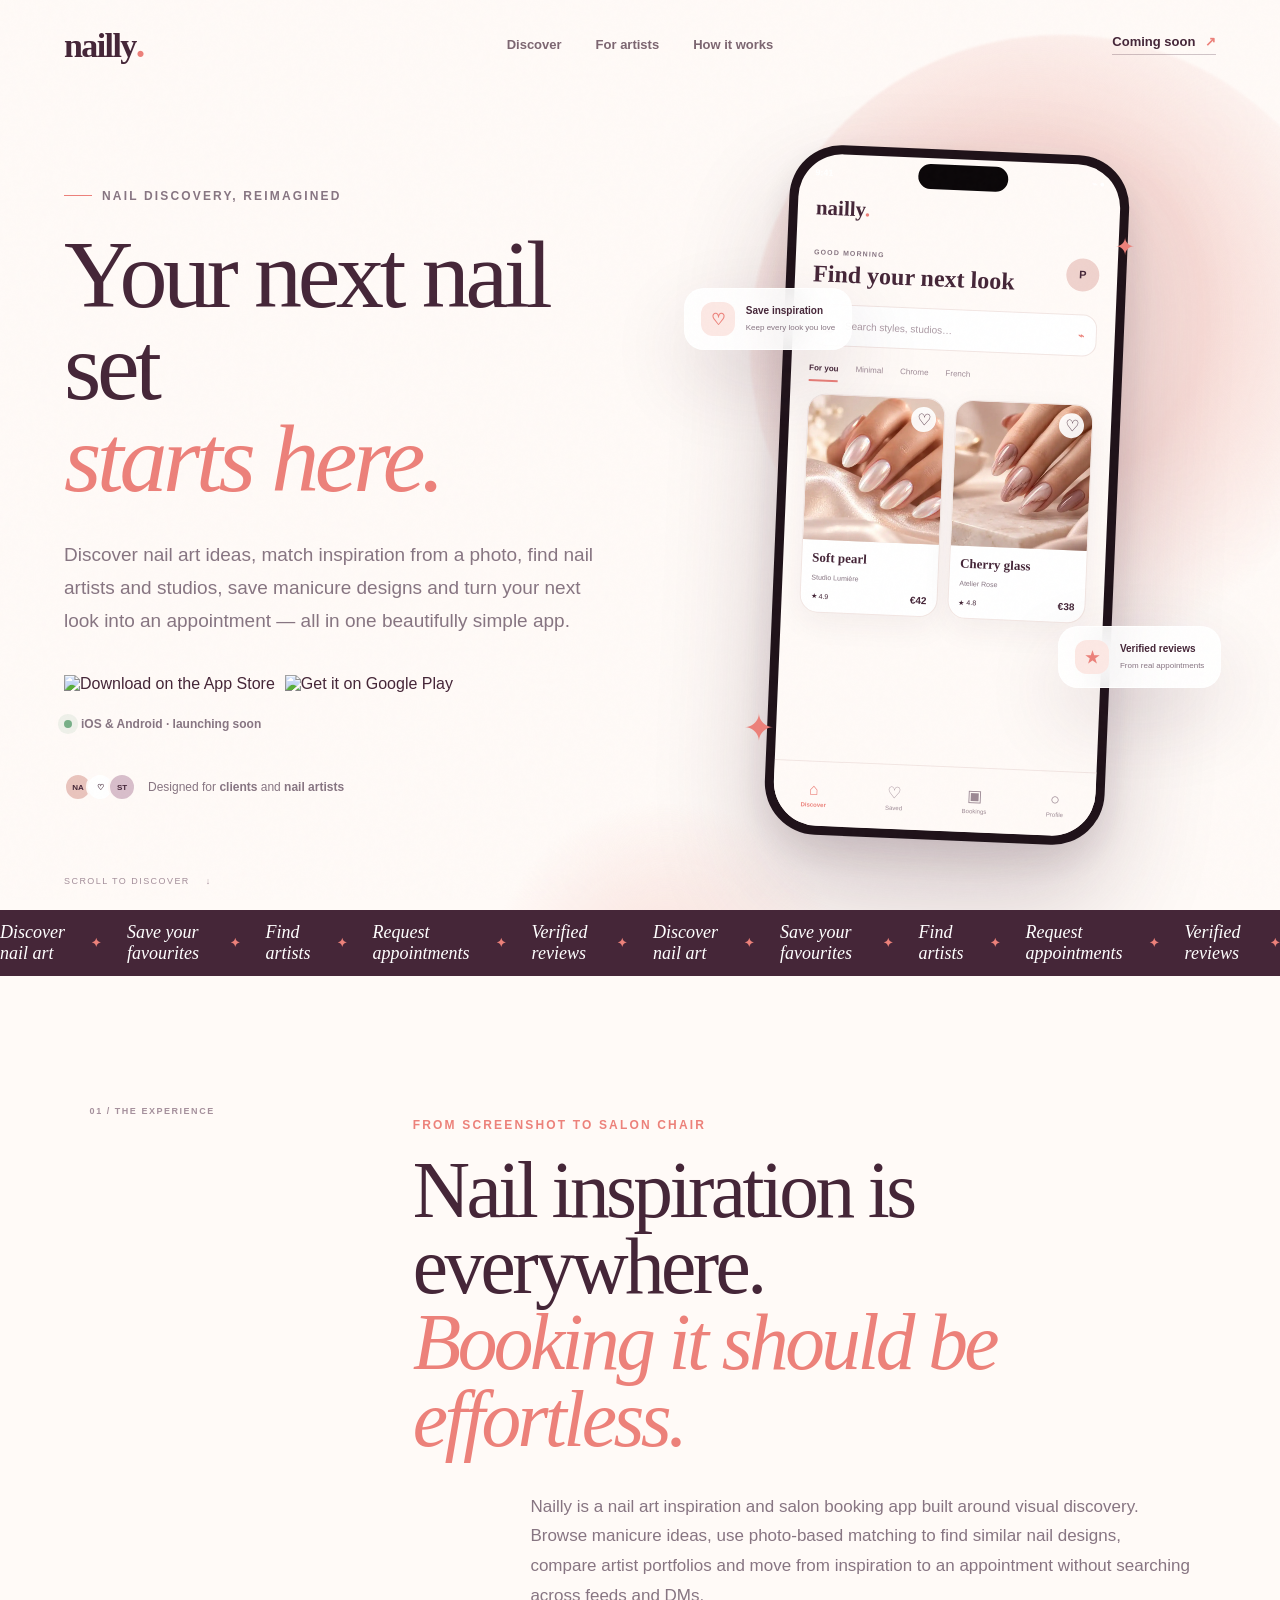
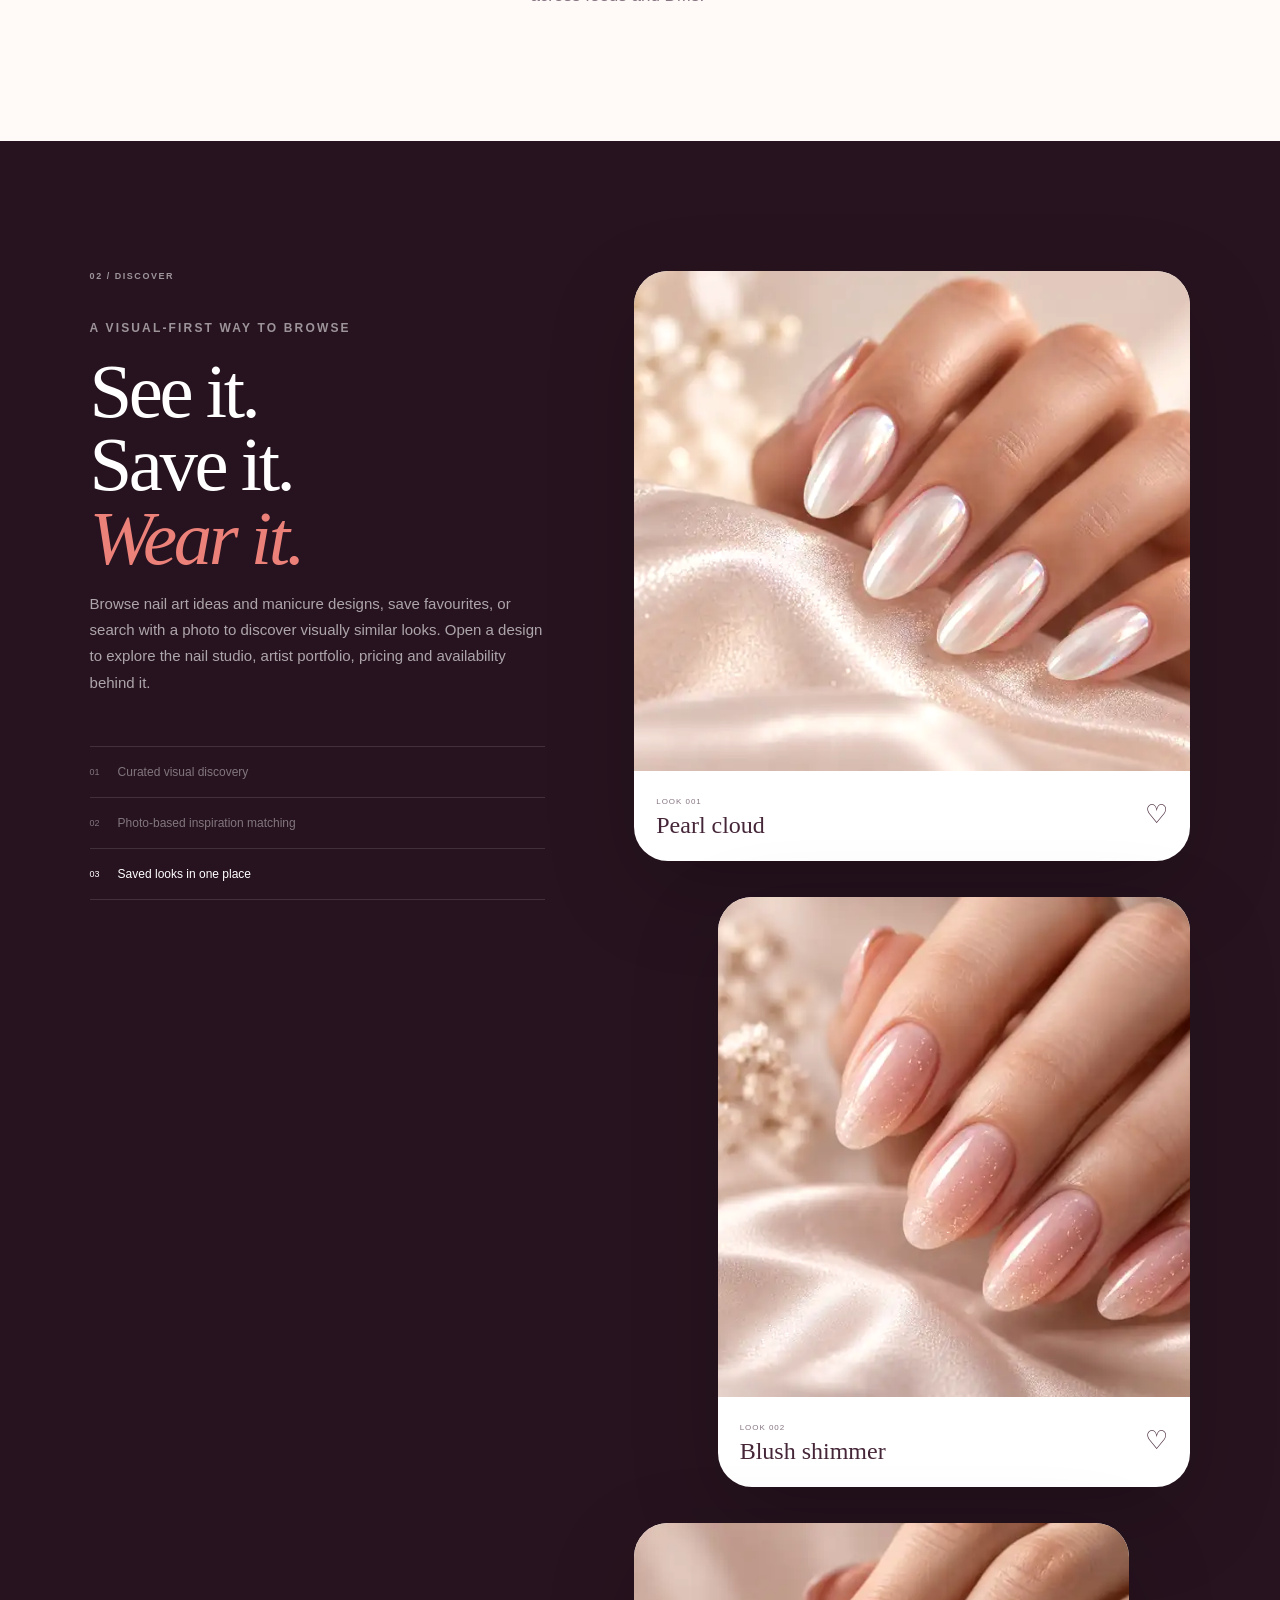
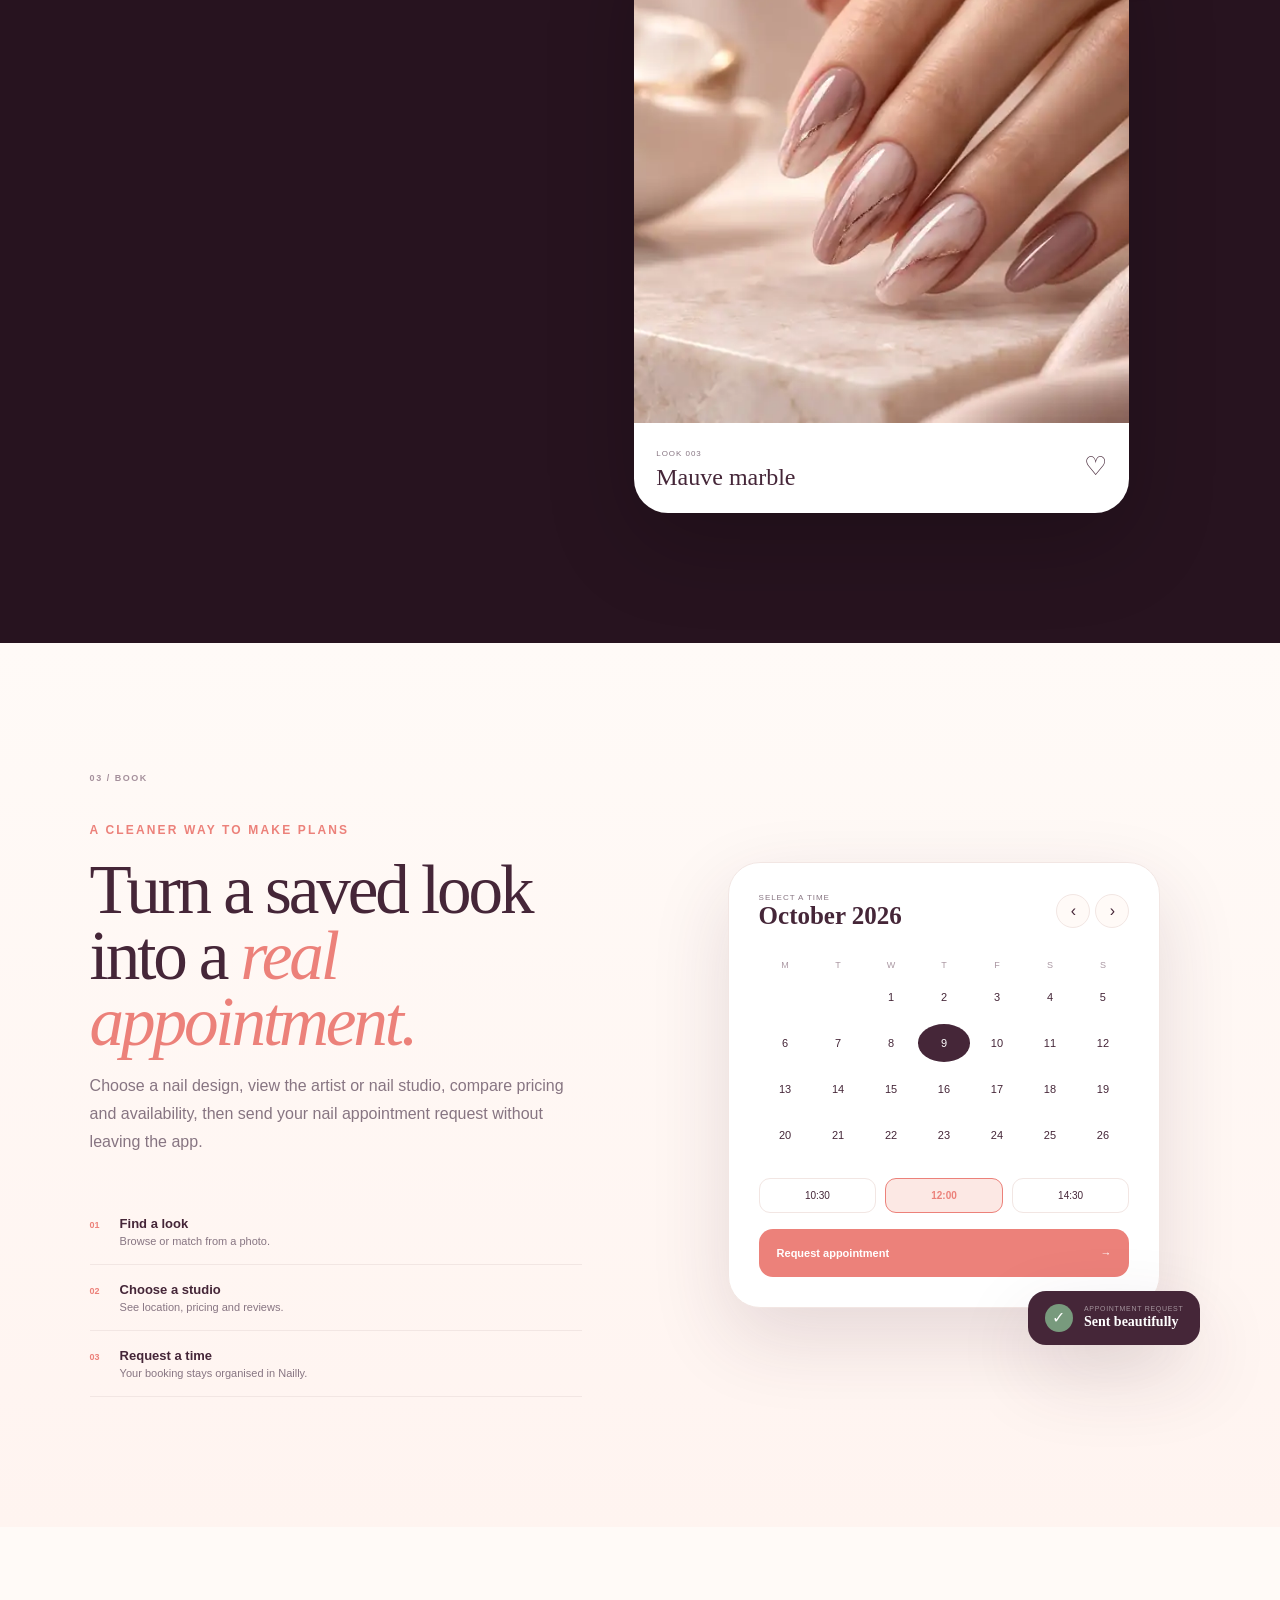
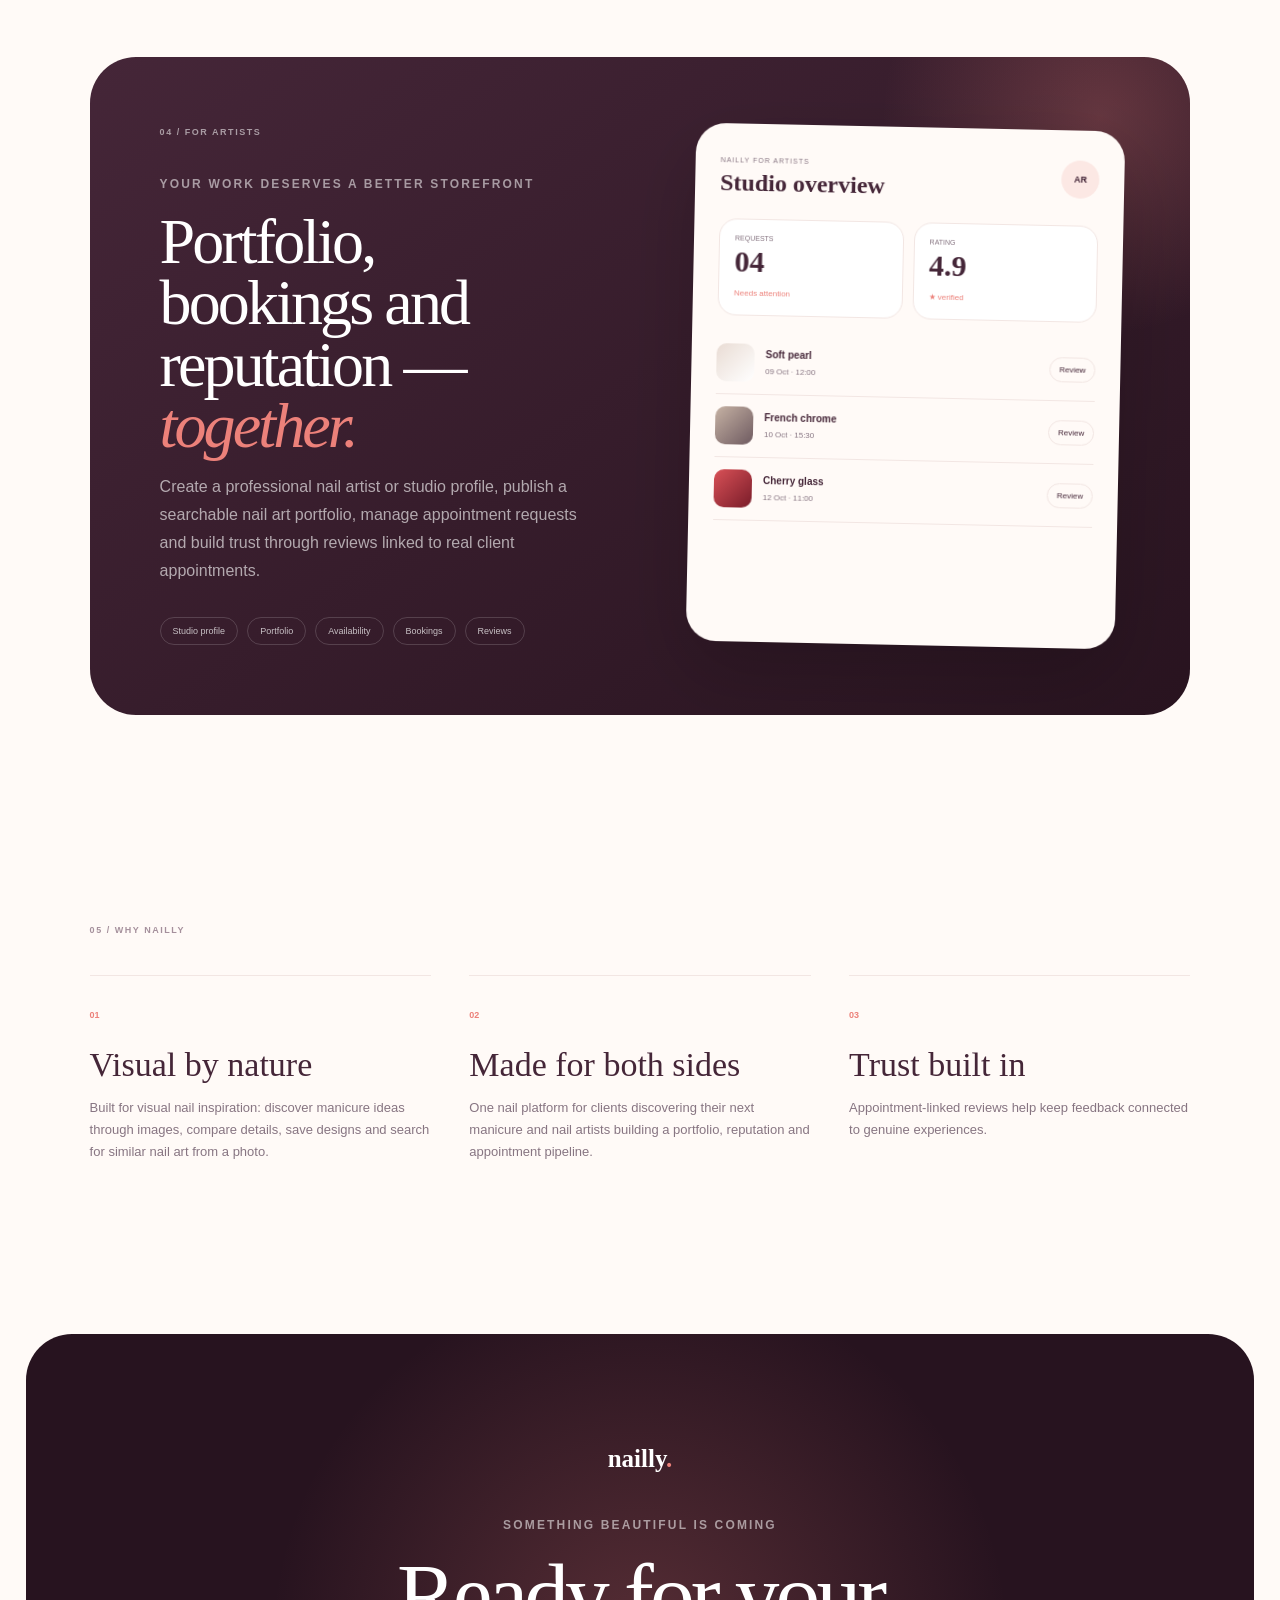
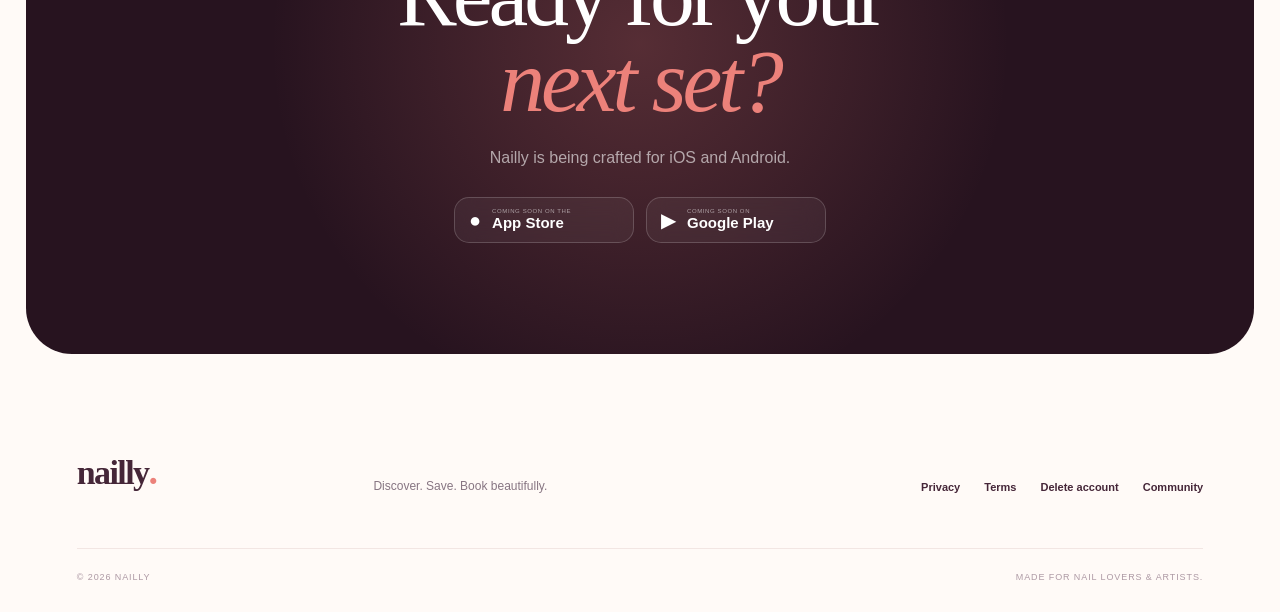
==== commit a9d12f52: "Use official App Store and Google Play badge artwork" ====
--- a/index.html
+++ b/index.html
@@ -99,13 +99,11 @@
 
         <div class="hero-actions" id="launch">
           <div class="hero-store-buttons" aria-label="Nailly app store availability">
-            <span class="official-store-badge app-store-badge" aria-label="Download on the App Store — coming soon">
-              <span class="apple-mark" aria-hidden="true">●</span>
-              <span class="store-copy"><small>Download on the</small><strong>App Store</strong></span>
+            <span class="store-artwork-link" aria-label="Download on the App Store — coming soon">
+              <img class="store-artwork app-store-artwork" src="https://tools.applemediaservices.com/api/badges/download-on-the-app-store/black/en-us?size=250x83" alt="Download on the App Store" width="250" height="83">
             </span>
-            <span class="official-store-badge play-store-badge" aria-label="Get it on Google Play — coming soon">
-              <span class="play-mark" aria-hidden="true">▶</span>
-              <span class="store-copy"><small>GET IT ON</small><strong>Google Play</strong></span>
+            <span class="store-artwork-link" aria-label="Get it on Google Play — coming soon">
+              <img class="store-artwork google-play-artwork" src="https://play.google.com/intl/en_us/badges/static/images/badges/en_badge_web_generic.png" alt="Get it on Google Play" width="250" height="96">
             </span>
           </div>
           <div class="launch-note">
--- a/styles.css
+++ b/styles.css
@@ -63,6 +63,15 @@
 .hero h1 em,.statement h2 em,.feature-sticky h2 em,.booking-copy h2 em,.artist-copy h2 em,.final-content h2 em{font-style:italic;color:var(--coral)}
 .hero-lede{max-width:600px;font-size:19px;line-height:1.72;color:var(--muted);margin:34px 0 0}
 .hero-actions{display:flex;align-items:center;gap:24px;margin-top:38px;flex-wrap:wrap}
+.hero-store-buttons{display:flex;align-items:center;gap:10px;flex-wrap:wrap}
+.official-store-badge{height:50px;min-width:158px;padding:7px 13px 7px 11px;border-radius:8px;background:#000;color:#fff;border:1px solid #a6a6a6;display:flex;align-items:center;gap:9px;box-shadow:0 8px 22px rgba(39,19,31,.12);user-select:none}
+.apple-mark{width:25px;font-size:24px;line-height:1;display:grid;place-items:center}
+.play-mark{width:25px;font-size:22px;line-height:1;display:grid;place-items:center}
+.store-copy{display:flex;flex-direction:column;line-height:1;text-align:left}
+.store-copy small{font-size:8px;letter-spacing:.01em;margin-bottom:3px;color:#fff}
+.store-copy strong{font-size:19px;font-weight:500;letter-spacing:-.03em;color:#fff}
+.play-store-badge .store-copy small{font-size:7px;letter-spacing:.08em}
+.play-store-badge .store-copy strong{font-size:18px}
 .primary-button{
   display:inline-flex;align-items:center;gap:28px;background:var(--ink);color:#fff;padding:17px 20px 17px 24px;border-radius:999px;font-size:13px;font-weight:800;
   box-shadow:0 16px 35px rgba(69,38,56,.18);transition:.3s ease;
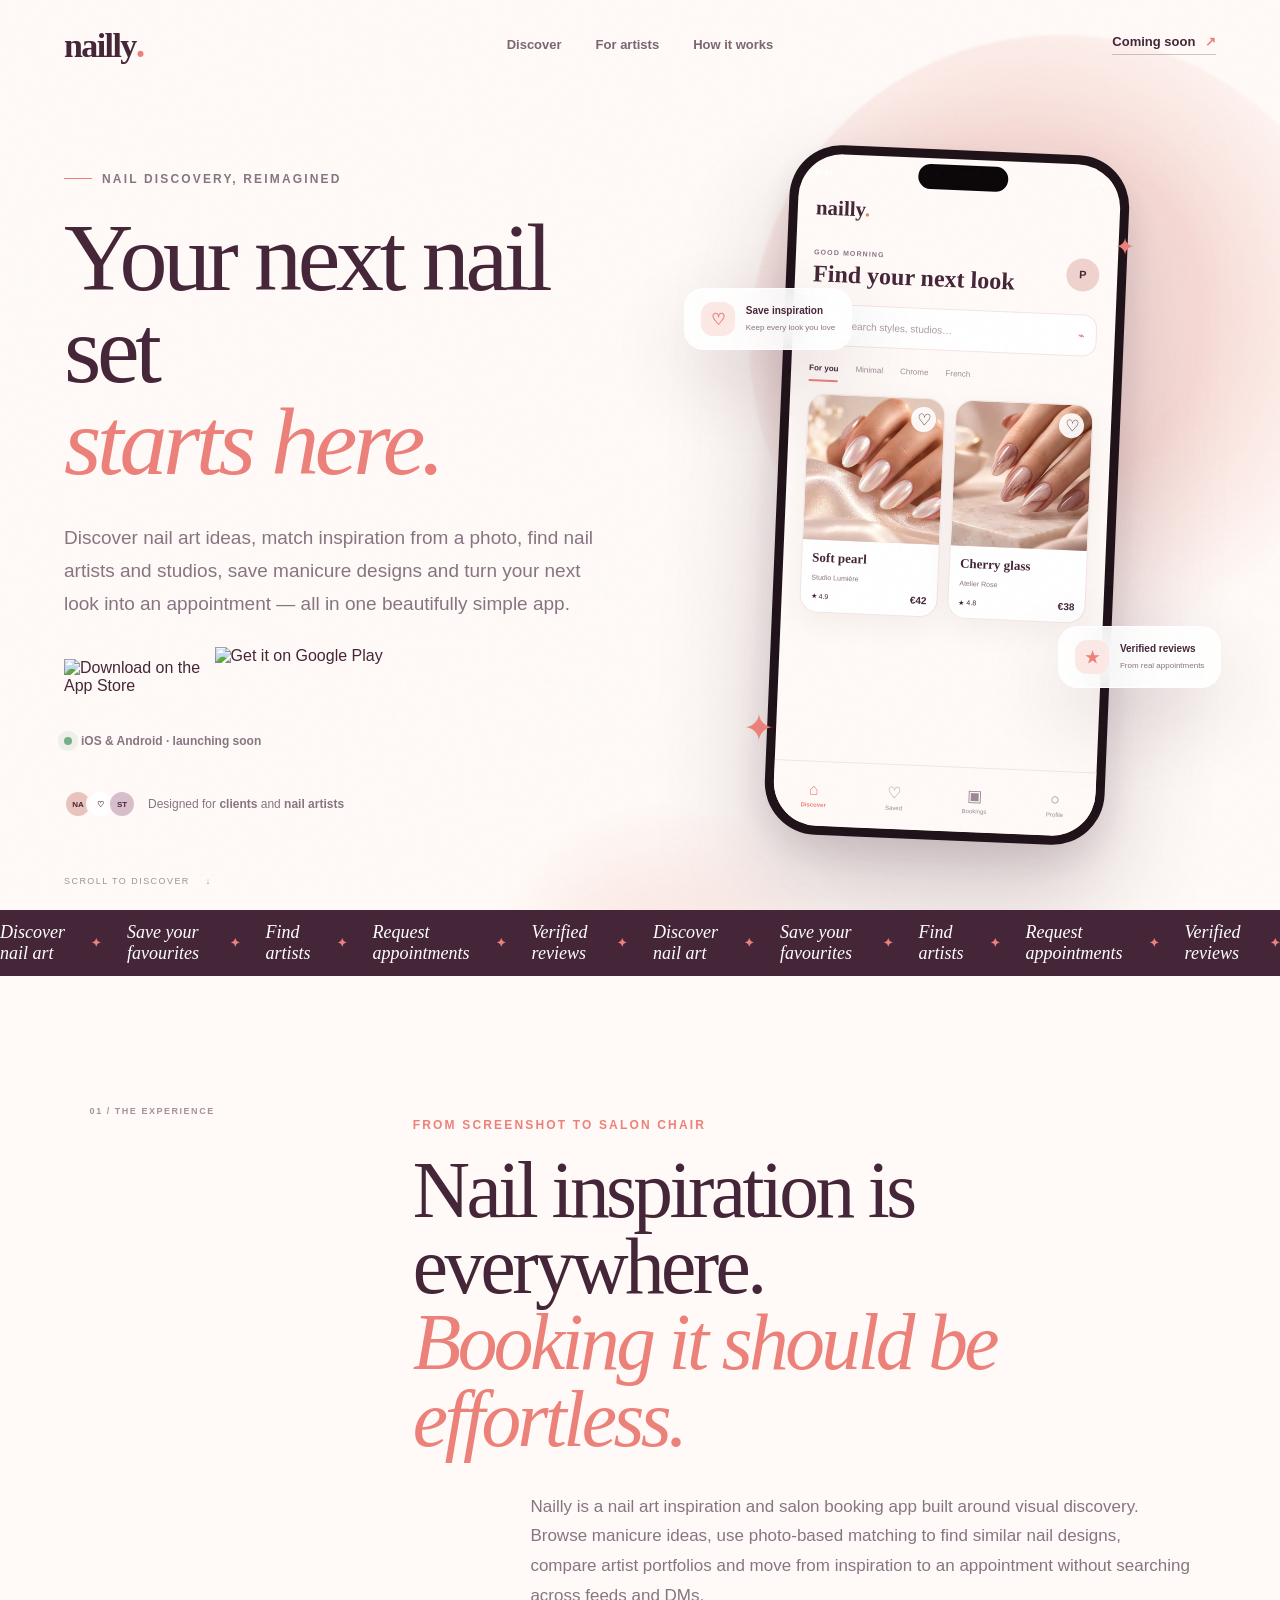
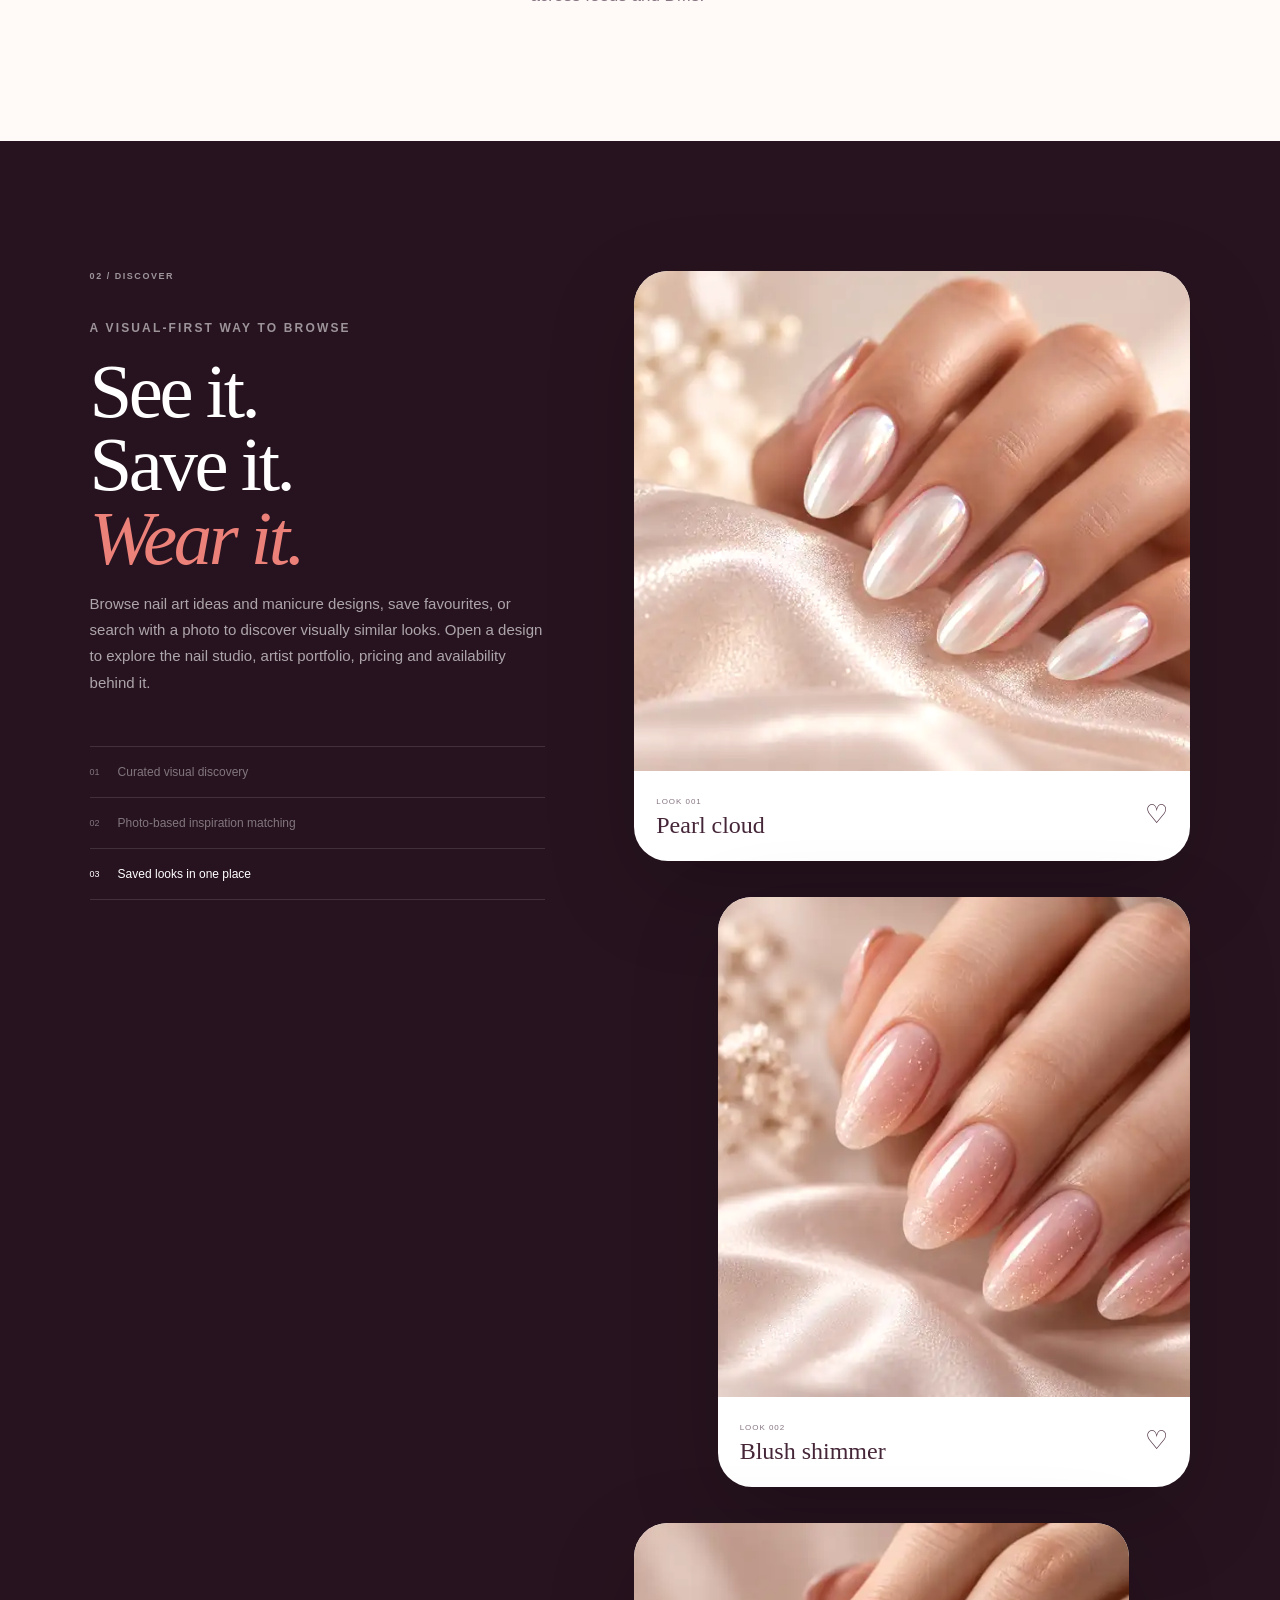
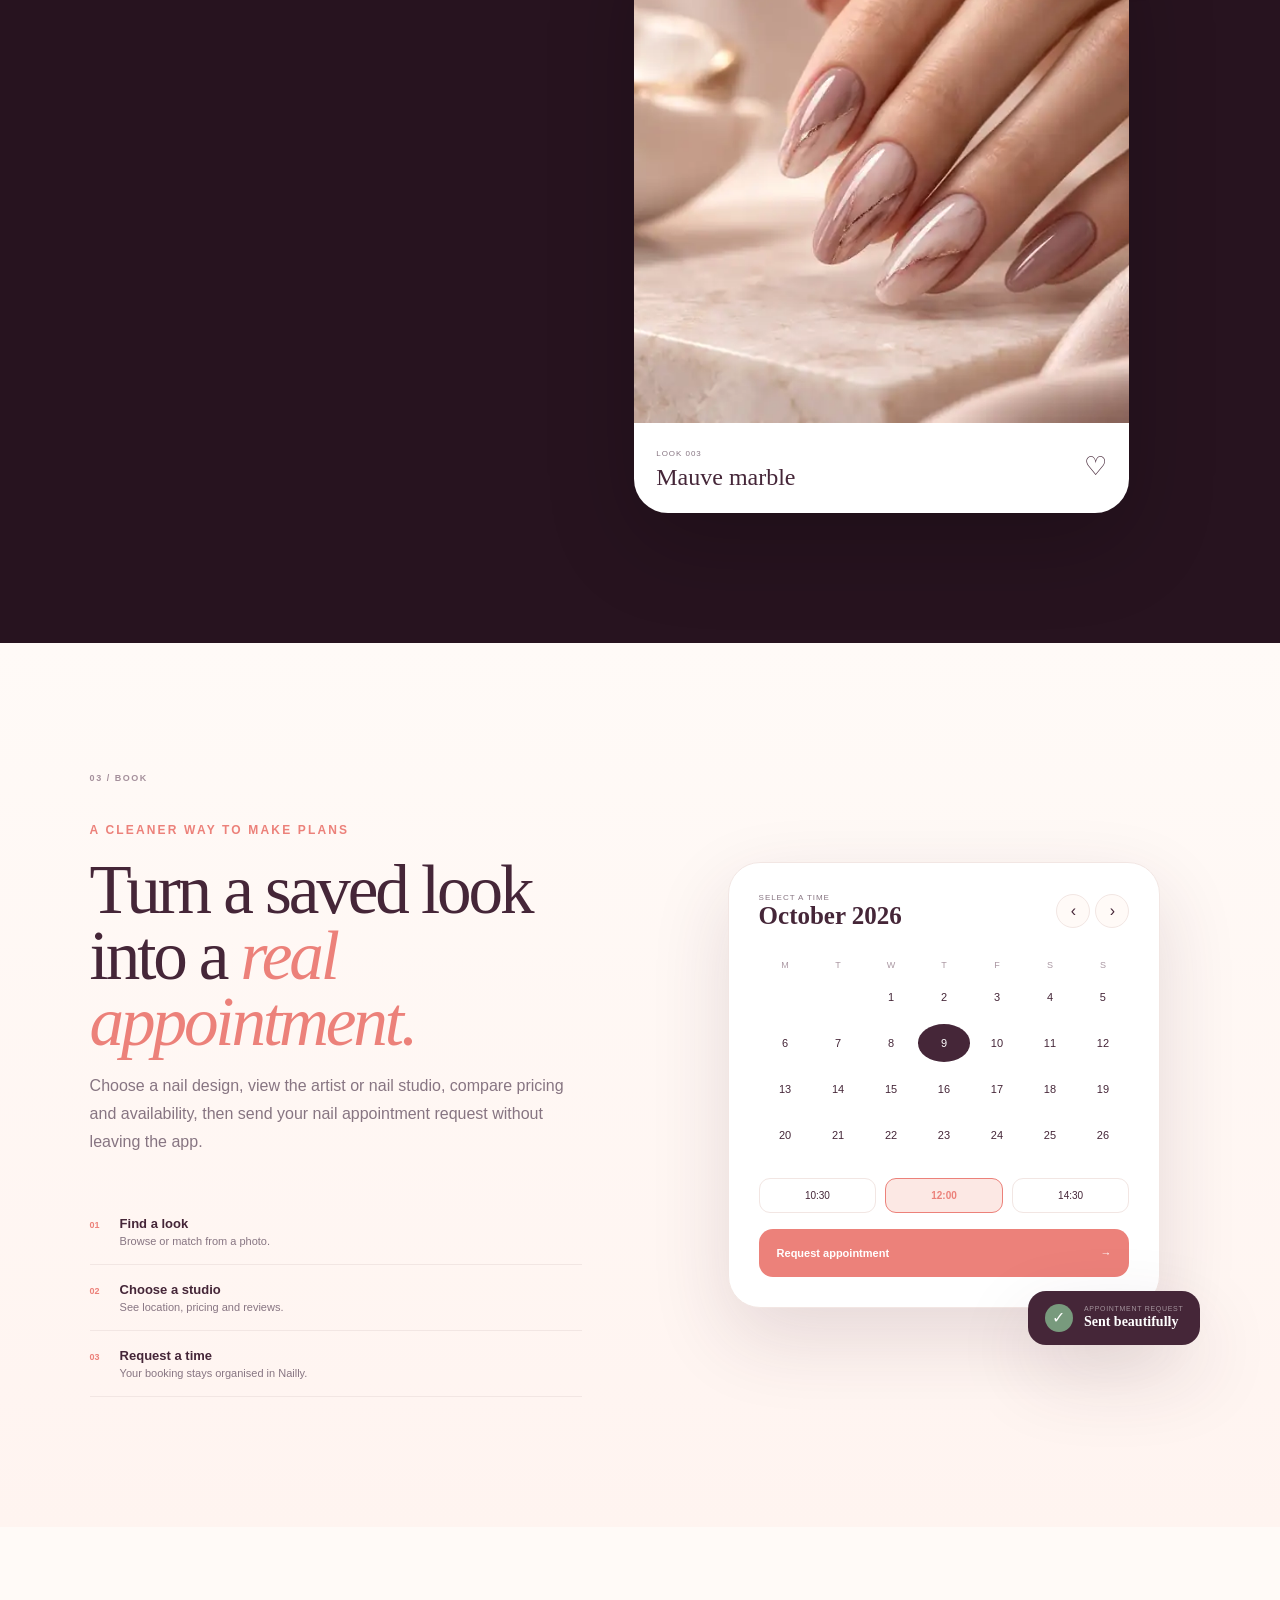
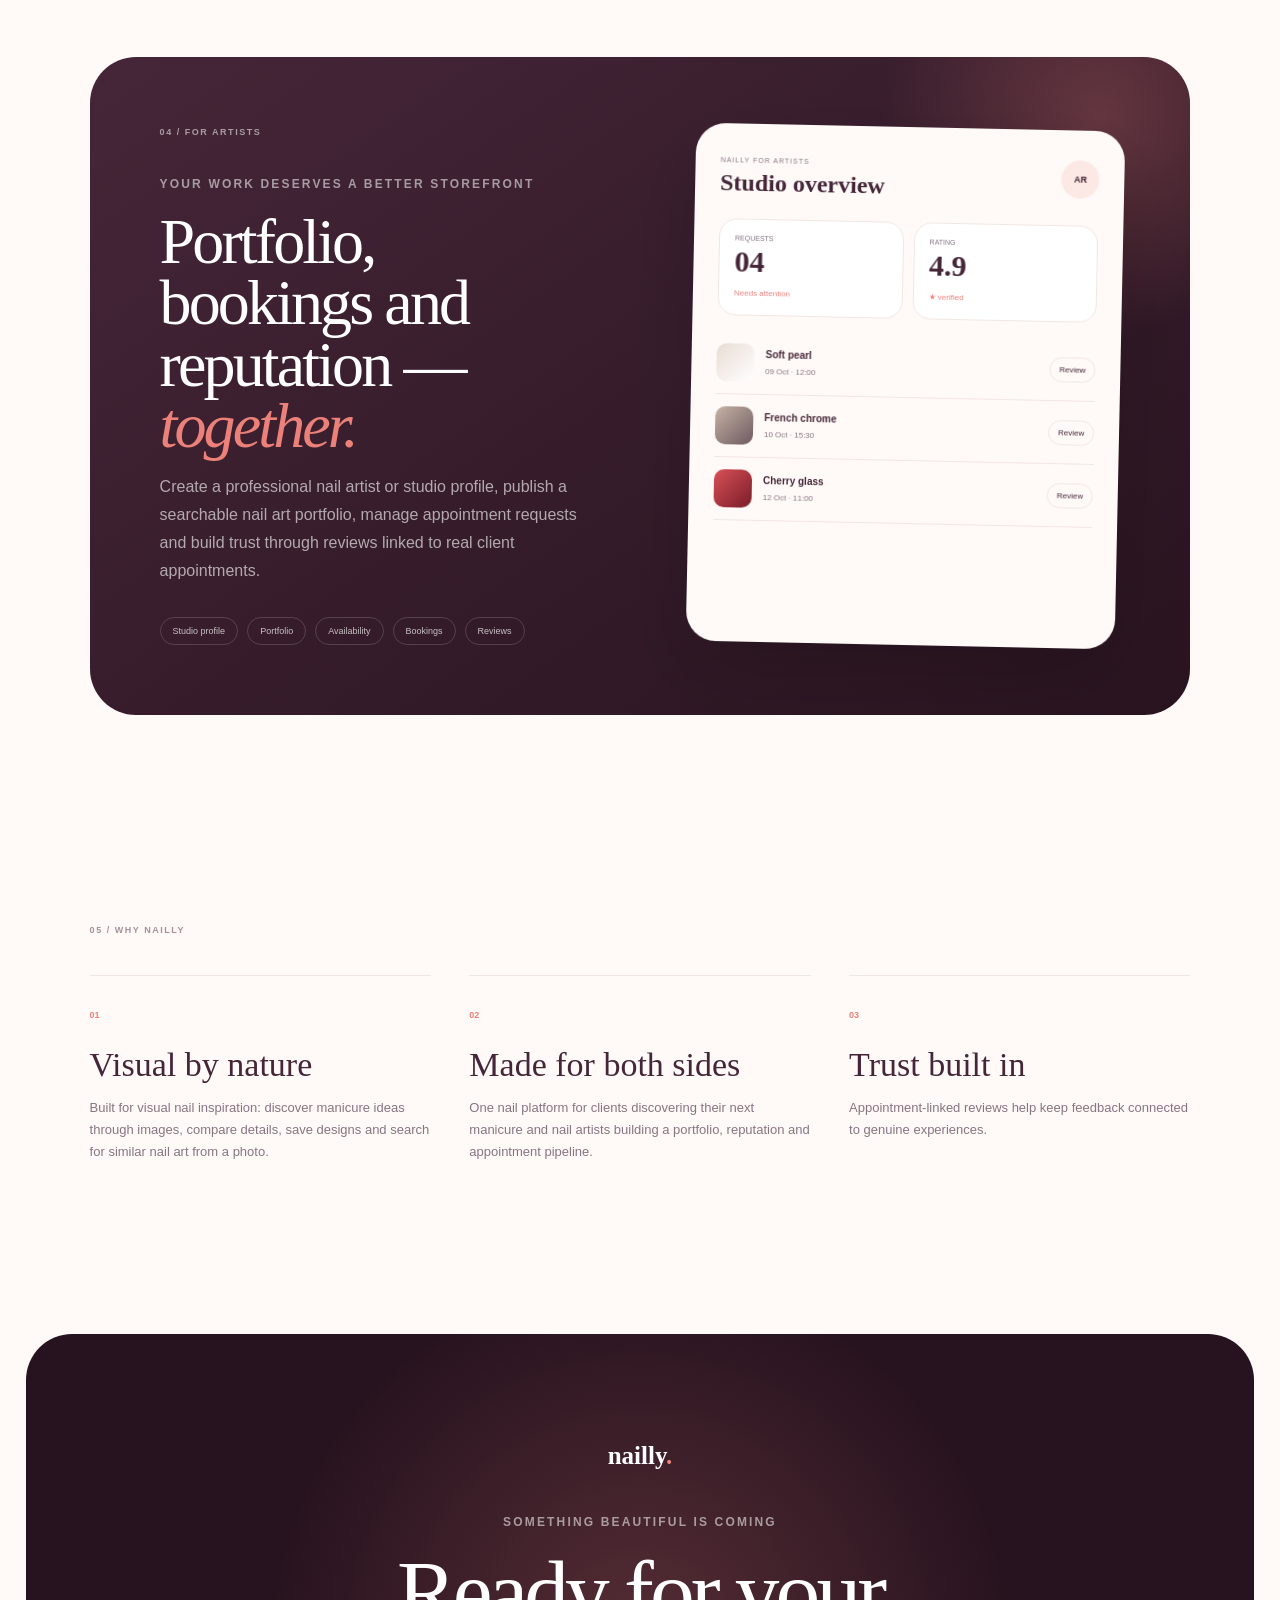
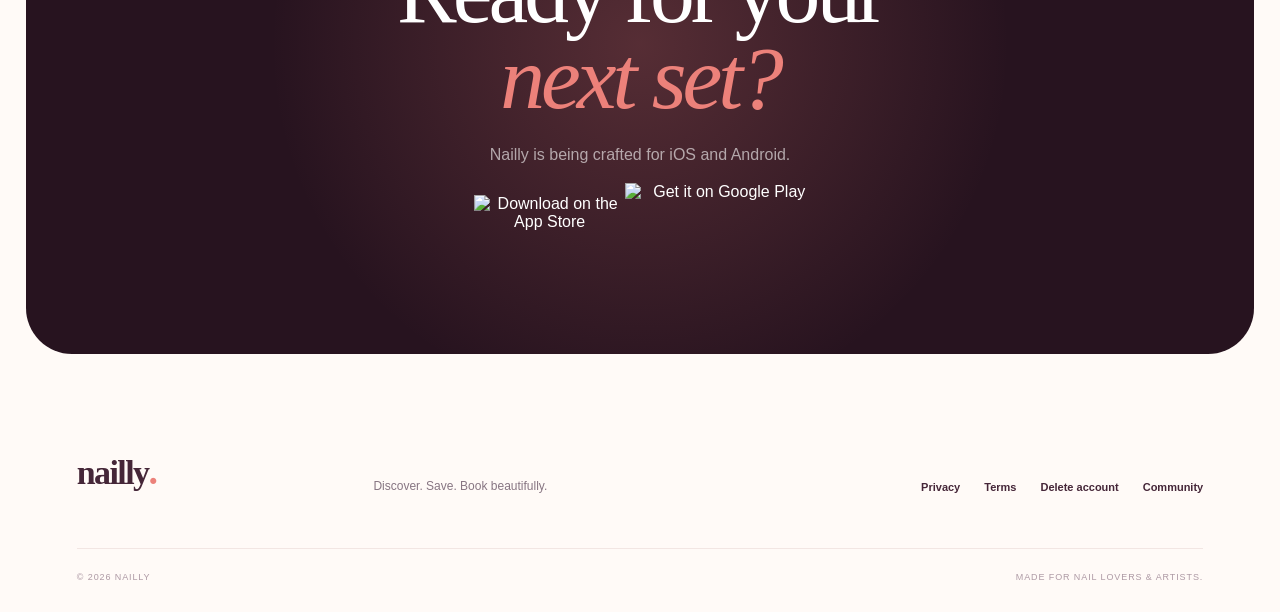
==== commit 121ffa3f: "Use official store badges in final CTA" ====
--- a/index.html
+++ b/index.html
@@ -361,9 +361,13 @@
         <p class="kicker light">Something beautiful is coming</p>
         <h2>Ready for your<br><em>next set?</em></h2>
         <p>Nailly is being crafted for iOS and Android.</p>
-        <div class="store-row">
-          <div class="store-badge"><span>●</span><div><small>COMING SOON ON THE</small><strong>App Store</strong></div></div>
-          <div class="store-badge"><span>▶</span><div><small>COMING SOON ON</small><strong>Google Play</strong></div></div>
+        <div class="store-row" aria-label="Nailly app store availability">
+          <span class="store-artwork-link" aria-label="Download on the App Store — coming soon">
+            <img class="store-artwork app-store-artwork" src="https://tools.applemediaservices.com/api/badges/download-on-the-app-store/black/en-us?size=250x83" alt="Download on the App Store" width="250" height="83" loading="lazy">
+          </span>
+          <span class="store-artwork-link" aria-label="Get it on Google Play — coming soon">
+            <img class="store-artwork google-play-artwork" src="https://play.google.com/intl/en_us/badges/static/images/badges/en_badge_web_generic.png" alt="Get it on Google Play" width="250" height="96" loading="lazy">
+          </span>
         </div>
       </div>
     </section>
--- a/styles.css
+++ b/styles.css
@@ -63,15 +63,11 @@
 .hero h1 em,.statement h2 em,.feature-sticky h2 em,.booking-copy h2 em,.artist-copy h2 em,.final-content h2 em{font-style:italic;color:var(--coral)}
 .hero-lede{max-width:600px;font-size:19px;line-height:1.72;color:var(--muted);margin:34px 0 0}
 .hero-actions{display:flex;align-items:center;gap:24px;margin-top:38px;flex-wrap:wrap}
-.hero-store-buttons{display:flex;align-items:center;gap:10px;flex-wrap:wrap}
-.official-store-badge{height:50px;min-width:158px;padding:7px 13px 7px 11px;border-radius:8px;background:#000;color:#fff;border:1px solid #a6a6a6;display:flex;align-items:center;gap:9px;box-shadow:0 8px 22px rgba(39,19,31,.12);user-select:none}
-.apple-mark{width:25px;font-size:24px;line-height:1;display:grid;place-items:center}
-.play-mark{width:25px;font-size:22px;line-height:1;display:grid;place-items:center}
-.store-copy{display:flex;flex-direction:column;line-height:1;text-align:left}
-.store-copy small{font-size:8px;letter-spacing:.01em;margin-bottom:3px;color:#fff}
-.store-copy strong{font-size:19px;font-weight:500;letter-spacing:-.03em;color:#fff}
-.play-store-badge .store-copy small{font-size:7px;letter-spacing:.08em}
-.play-store-badge .store-copy strong{font-size:18px}
+.hero-store-buttons{display:flex;align-items:center;gap:12px;flex-wrap:wrap}
+.store-artwork-link{display:flex;align-items:center;height:52px}
+.store-artwork{display:block;width:auto;object-fit:contain}
+.app-store-artwork{height:50px}
+.google-play-artwork{height:74px;margin:-11px -12px}
 .primary-button{
   display:inline-flex;align-items:center;gap:28px;background:var(--ink);color:#fff;padding:17px 20px 17px 24px;border-radius:999px;font-size:13px;font-weight:800;
   box-shadow:0 16px 35px rgba(69,38,56,.18);transition:.3s ease;
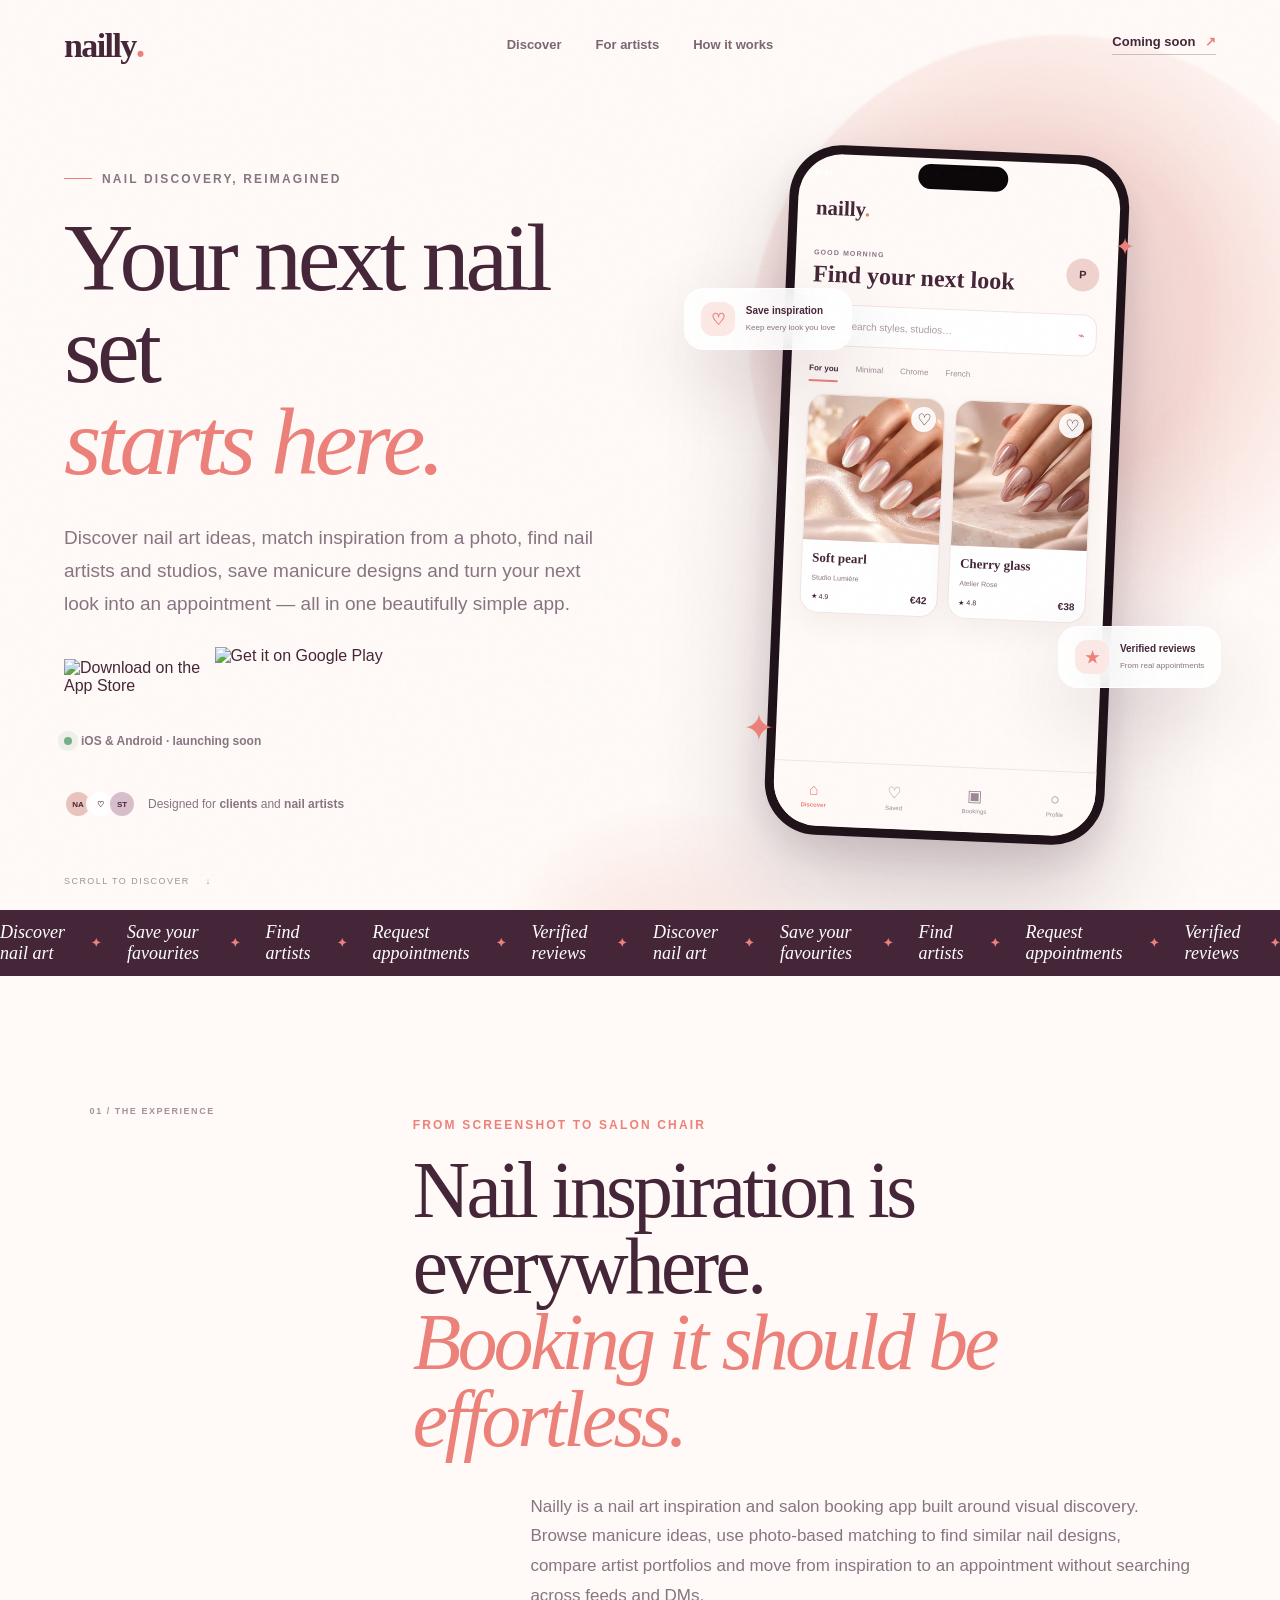
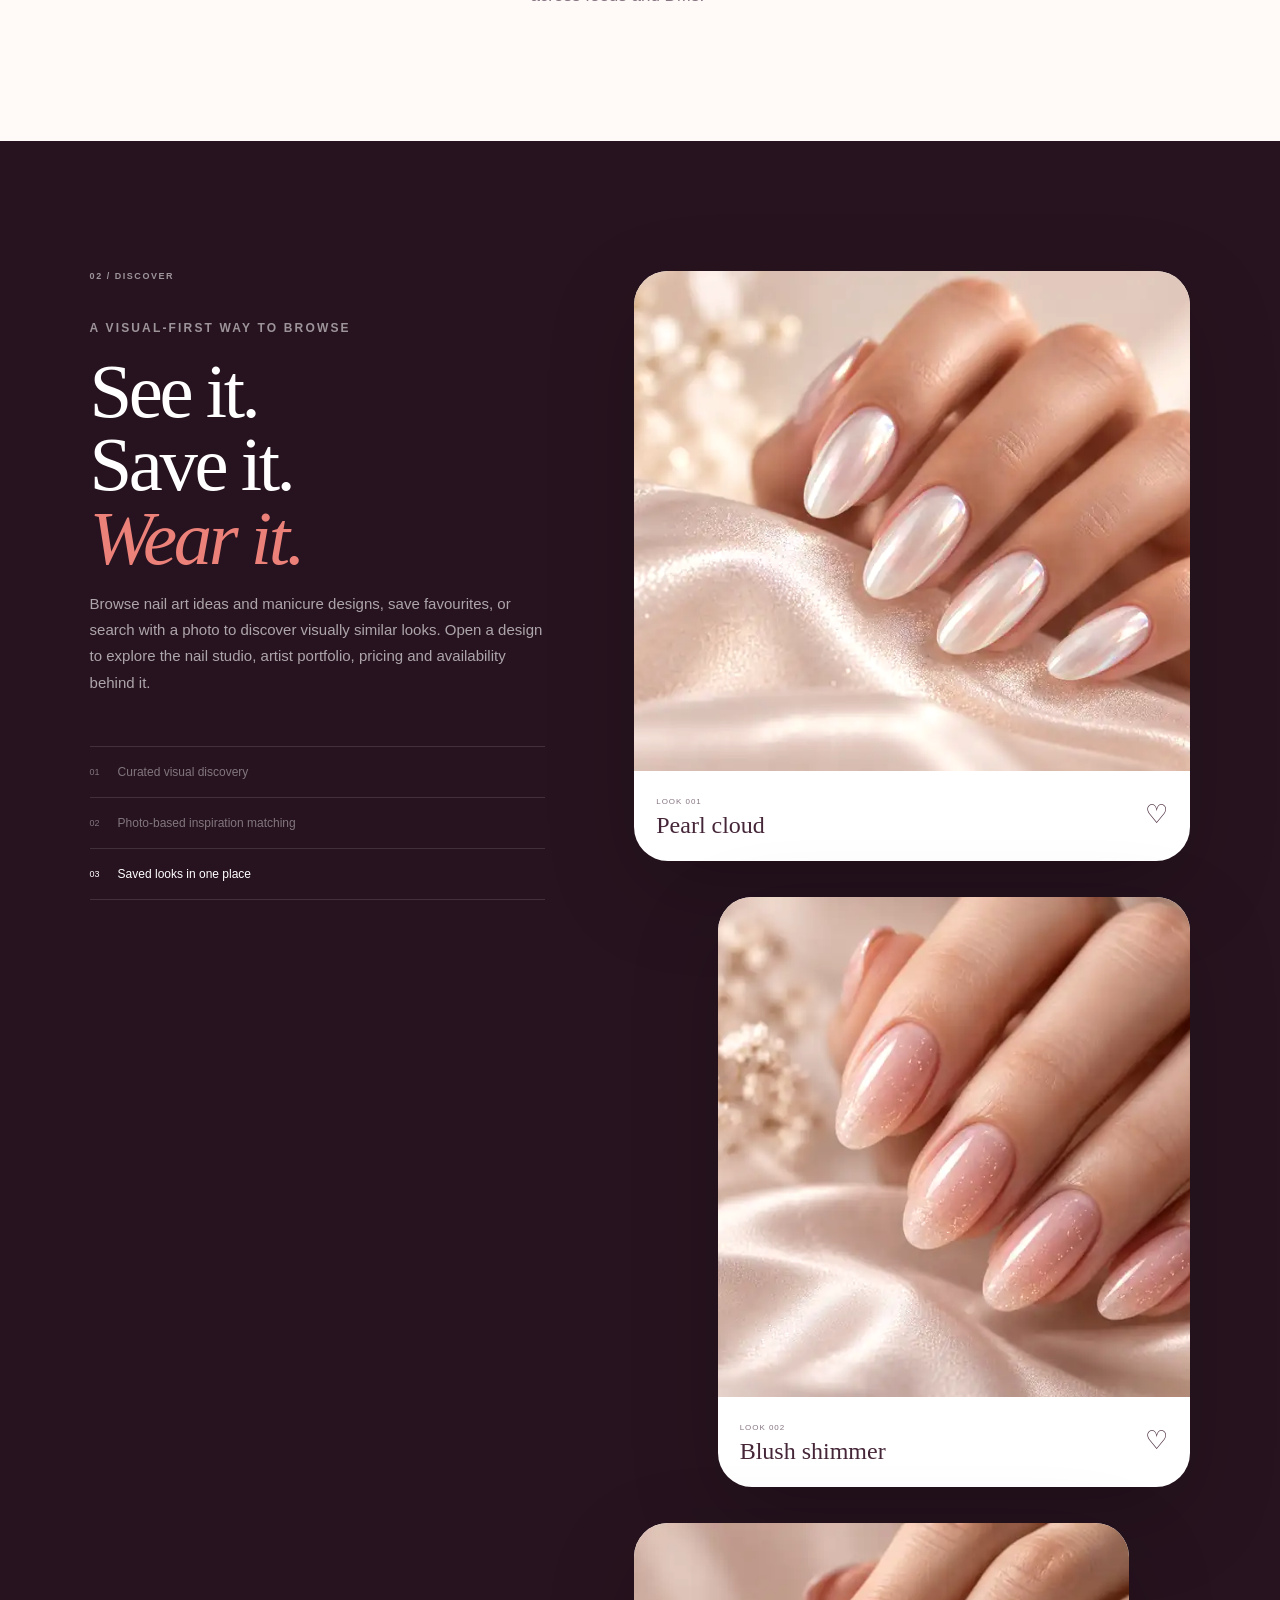
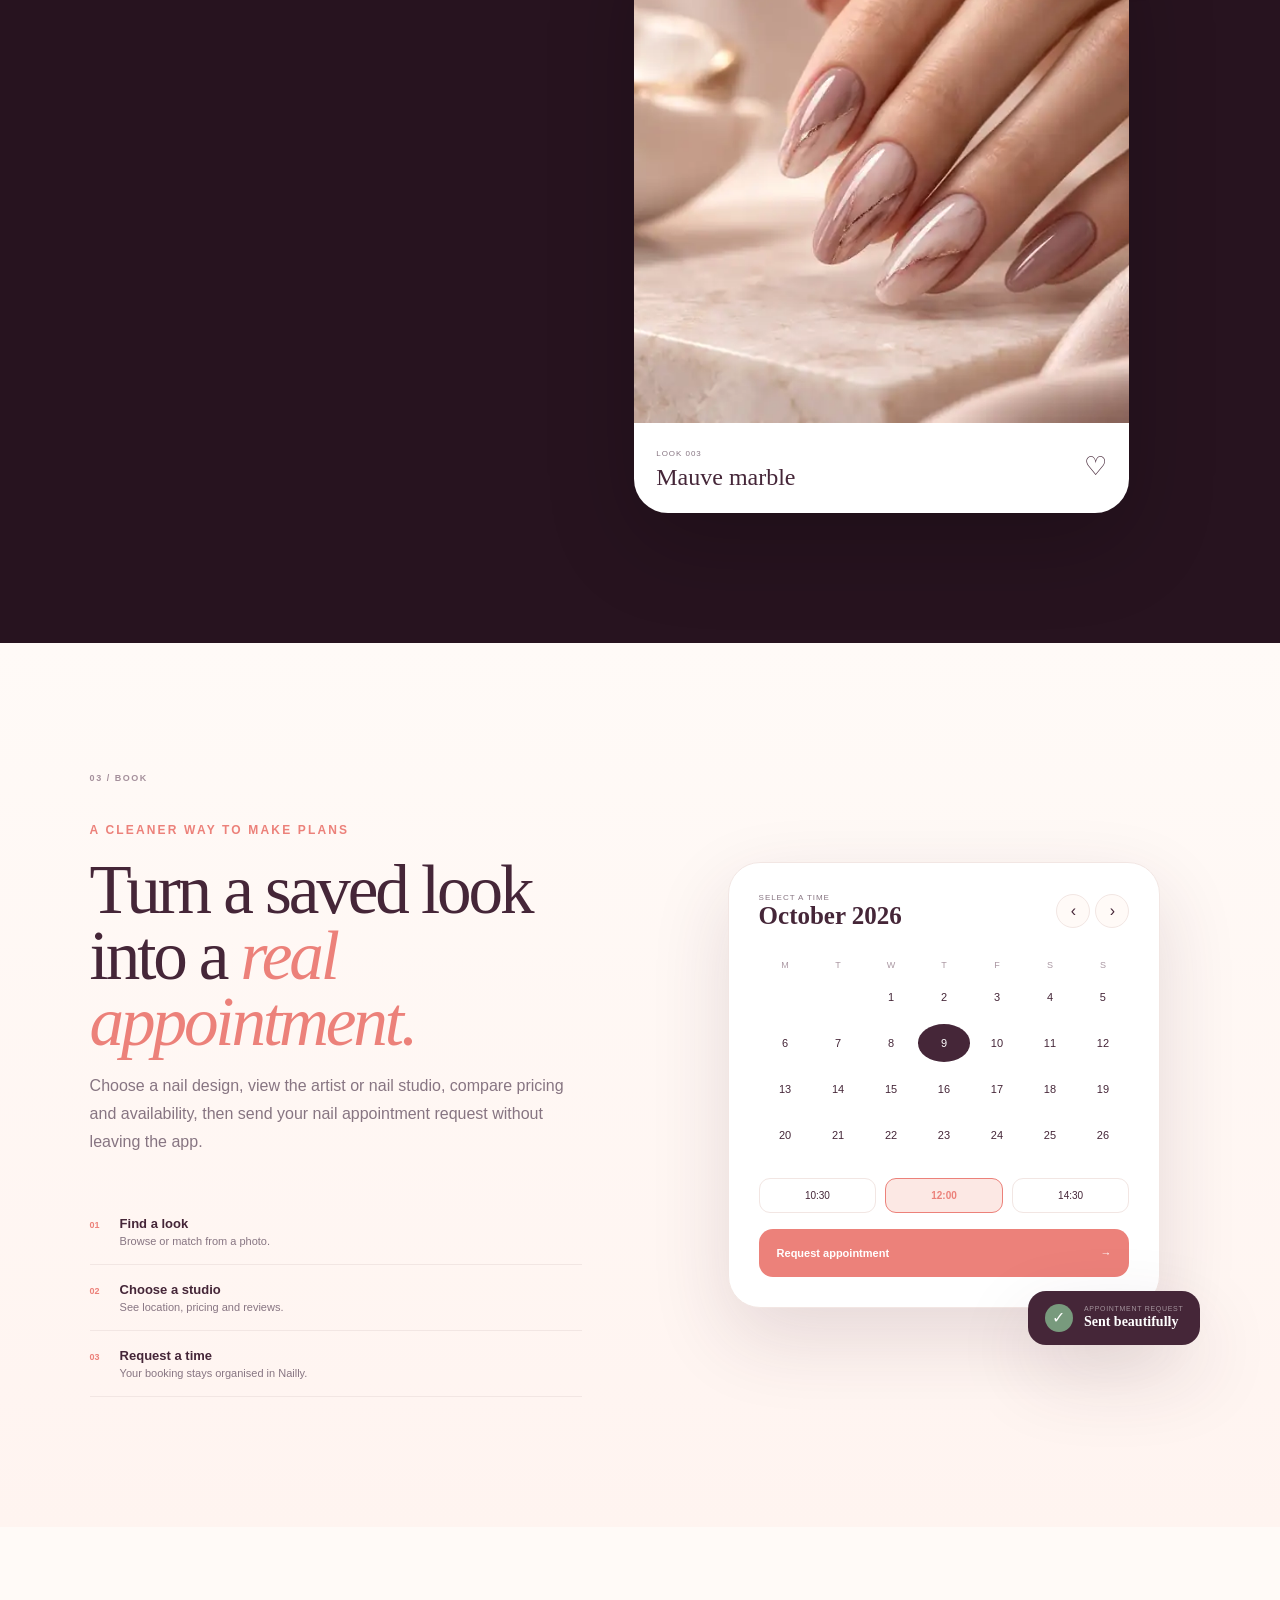
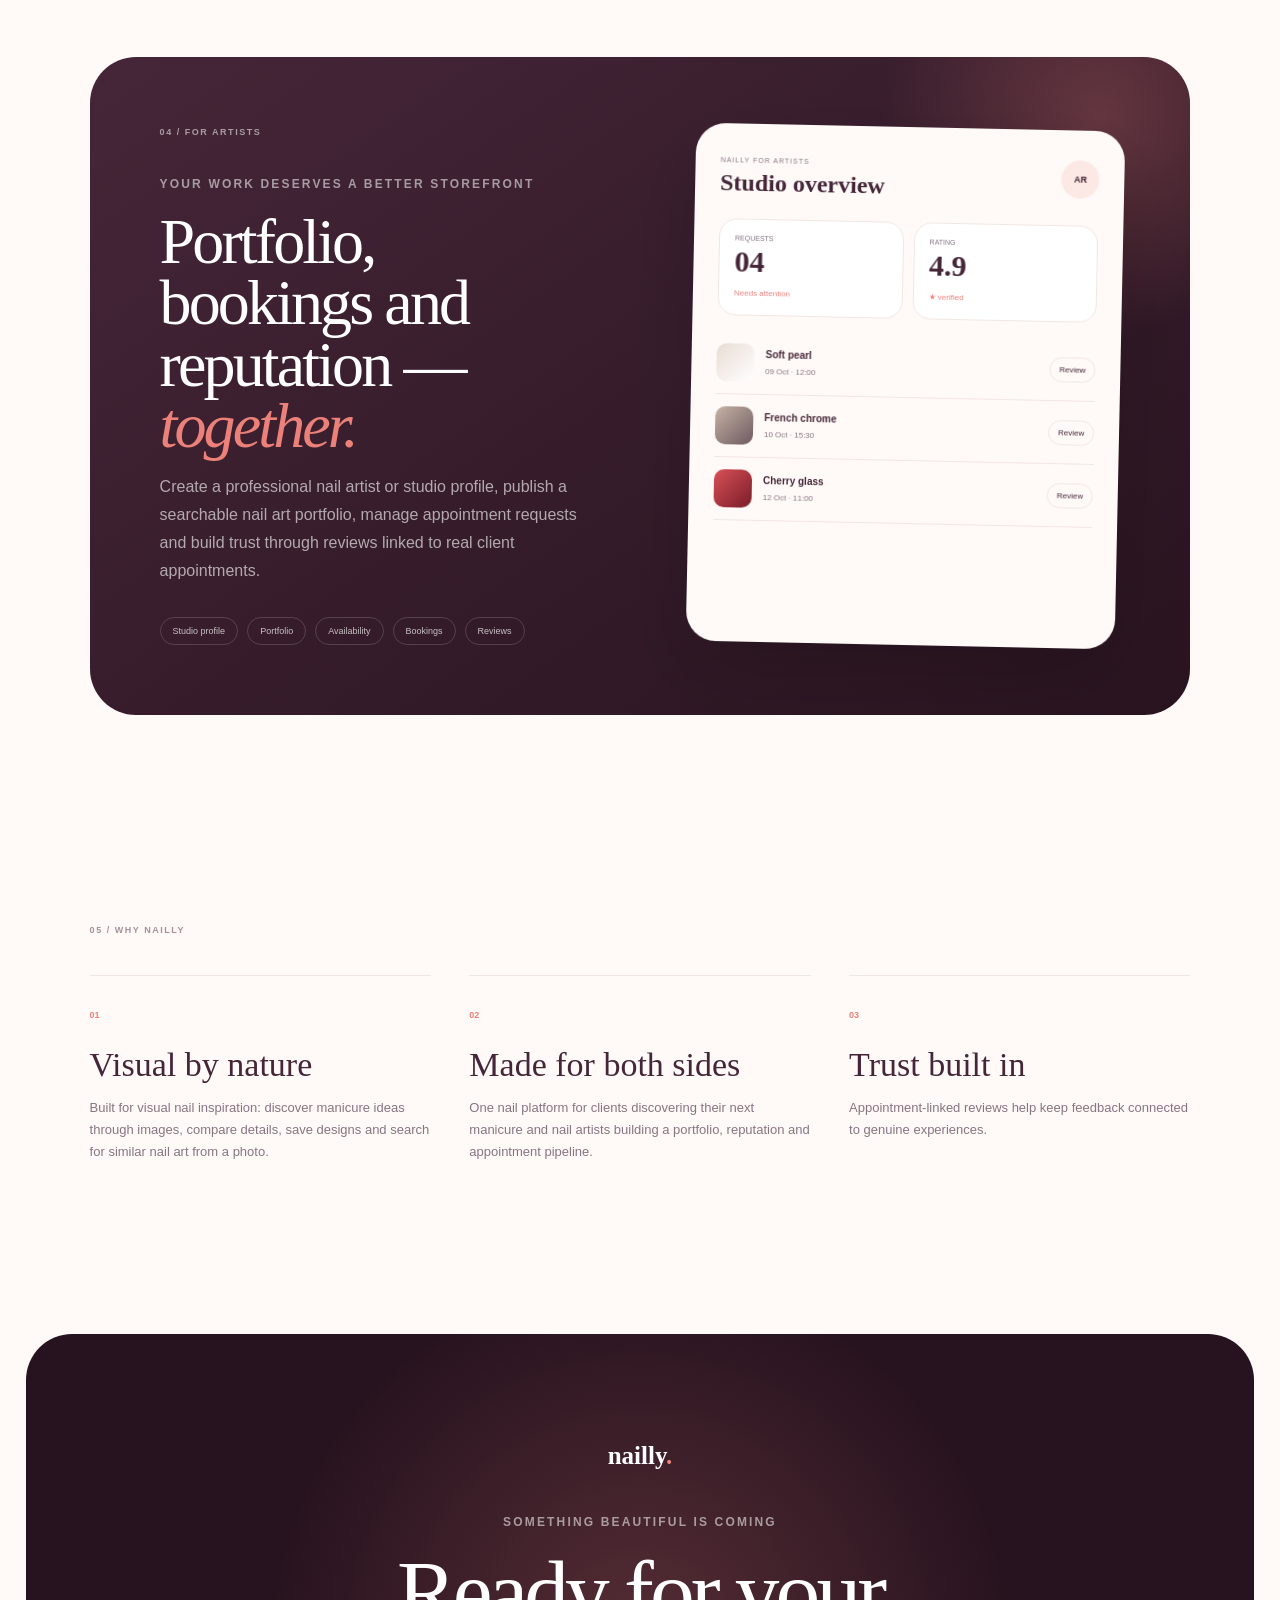
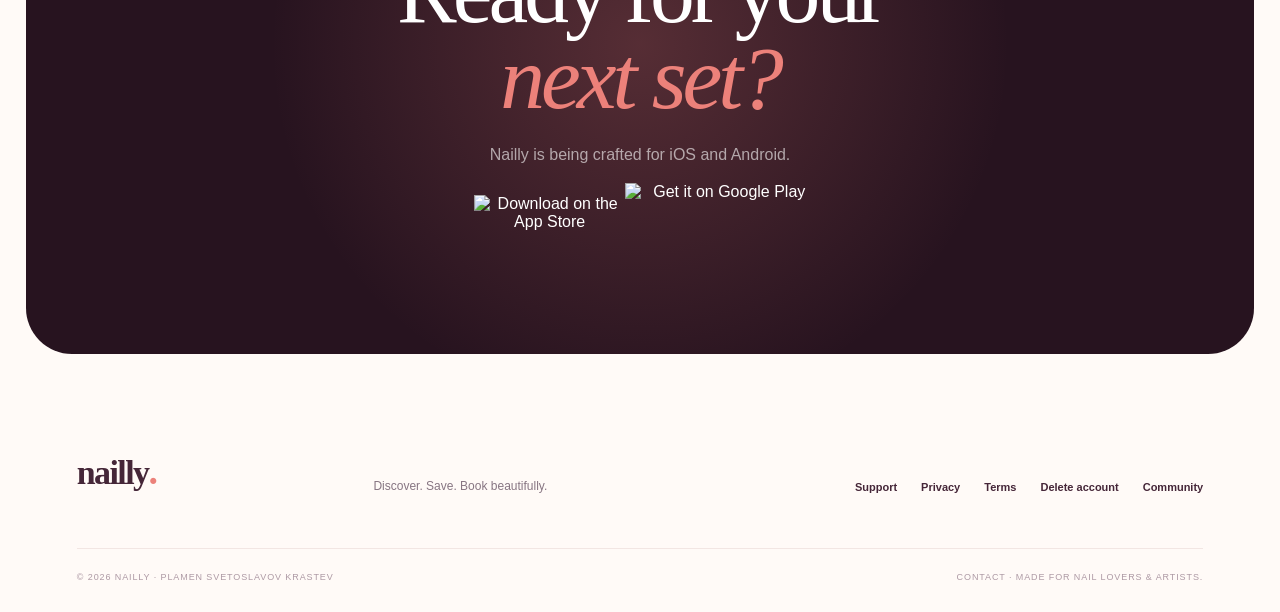
==== commit 6a524a4c: "Prepare public site for app release" ====
--- a/index.html
+++ b/index.html
@@ -33,7 +33,10 @@
         "@type":"Organization",
         "@id":"https://naillyapp.com/#organization",
         "name":"Nailly",
-        "url":"https://naillyapp.com/"
+        "url":"https://naillyapp.com/",
+        "founder":{"@type":"Person","name":"Plamen Svetoslavov Krastev"},
+        "email":"svetoslavov.plamen@gmail.com",
+        "telephone":"+359883427273"
       },
       {
         "@type":"WebSite",
@@ -378,6 +381,7 @@
       <a class="brand footer-brand" href="#top"><span class="brand-word">nailly</span><span class="brand-dot">.</span></a>
       <p>Discover. Save. Book beautifully.</p>
       <div class="footer-links">
+        <a href="support.html">Support</a>
         <a href="privacy.html">Privacy</a>
         <a href="terms.html">Terms</a>
         <a href="delete-account.html">Delete account</a>
@@ -385,8 +389,8 @@
       </div>
     </div>
     <div class="footer-bottom">
-      <span>© <span id="year"></span> Nailly</span>
-      <span>Made for nail lovers & artists.</span>
+      <span>© <span id="year"></span> Nailly · Plamen Svetoslavov Krastev</span>
+      <span><a href="mailto:svetoslavov.plamen@gmail.com">Contact</a> · Made for nail lovers & artists.</span>
     </div>
   </footer>
 
